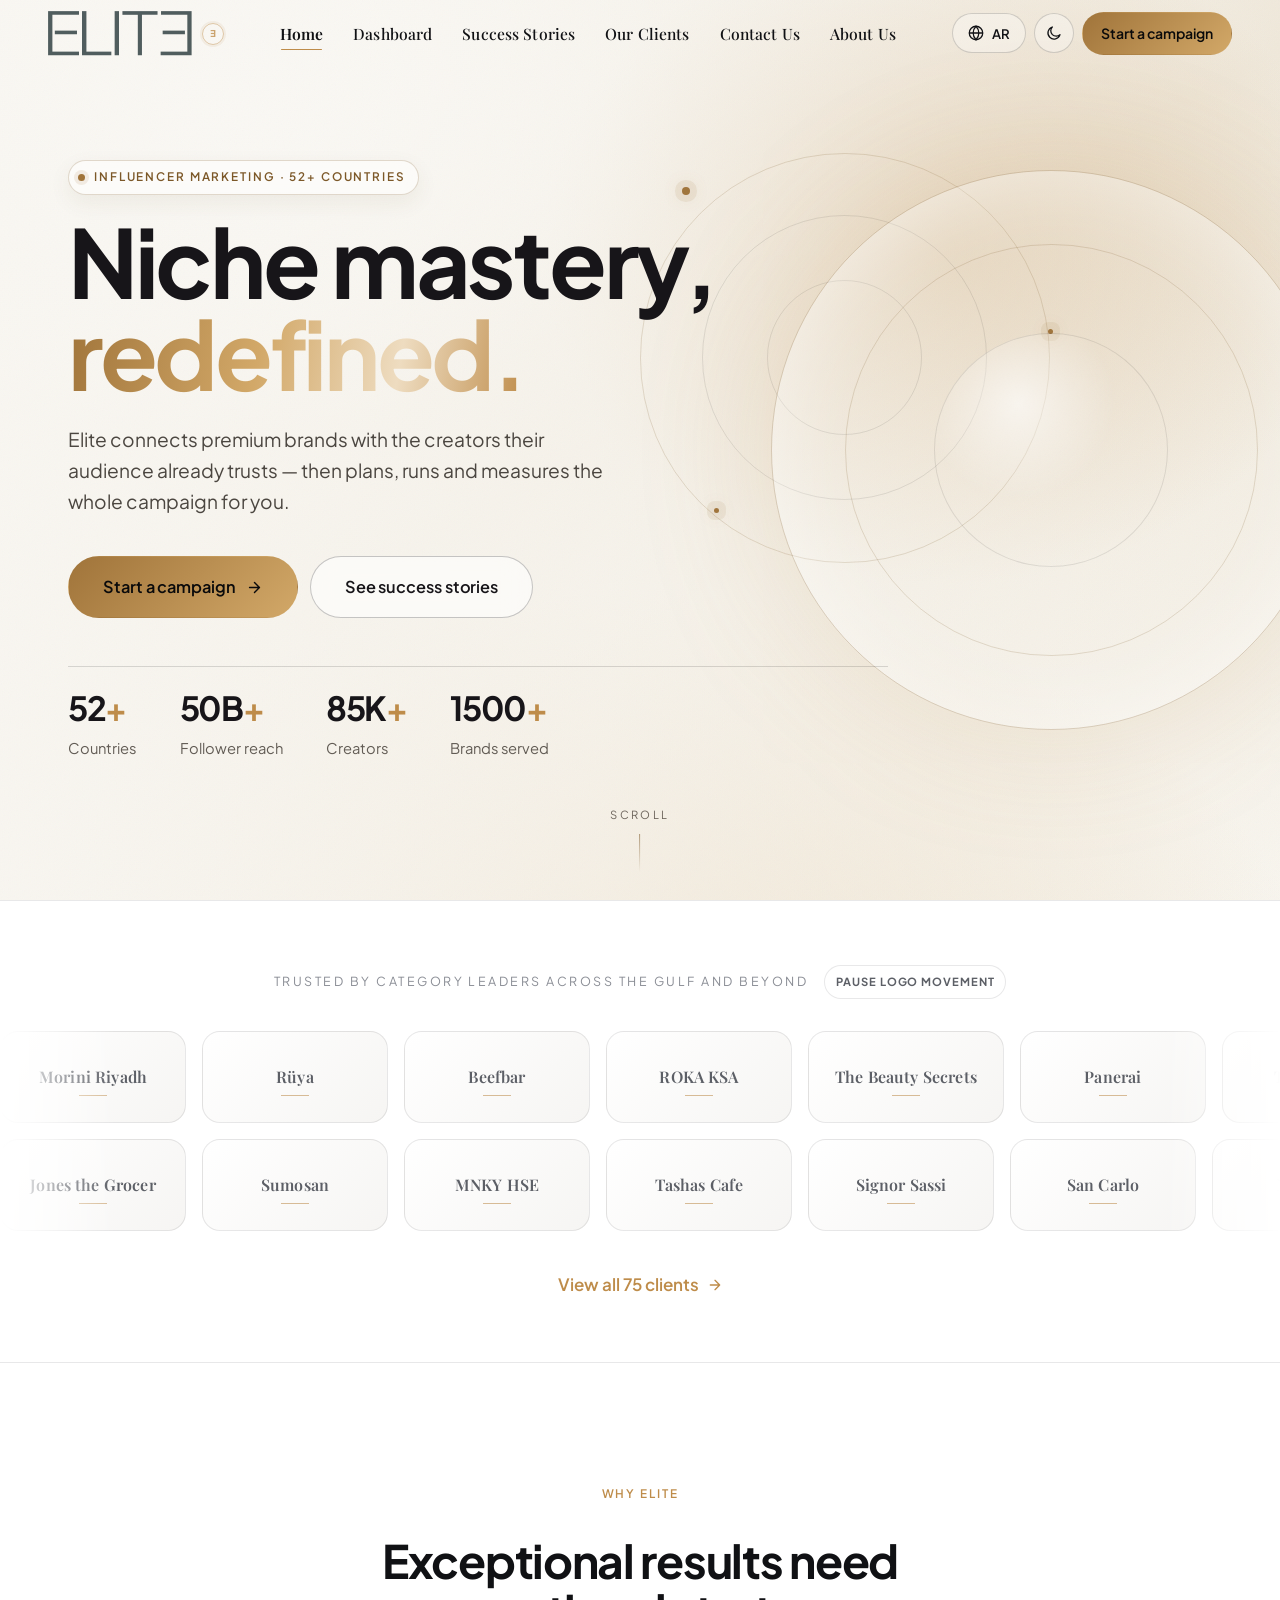
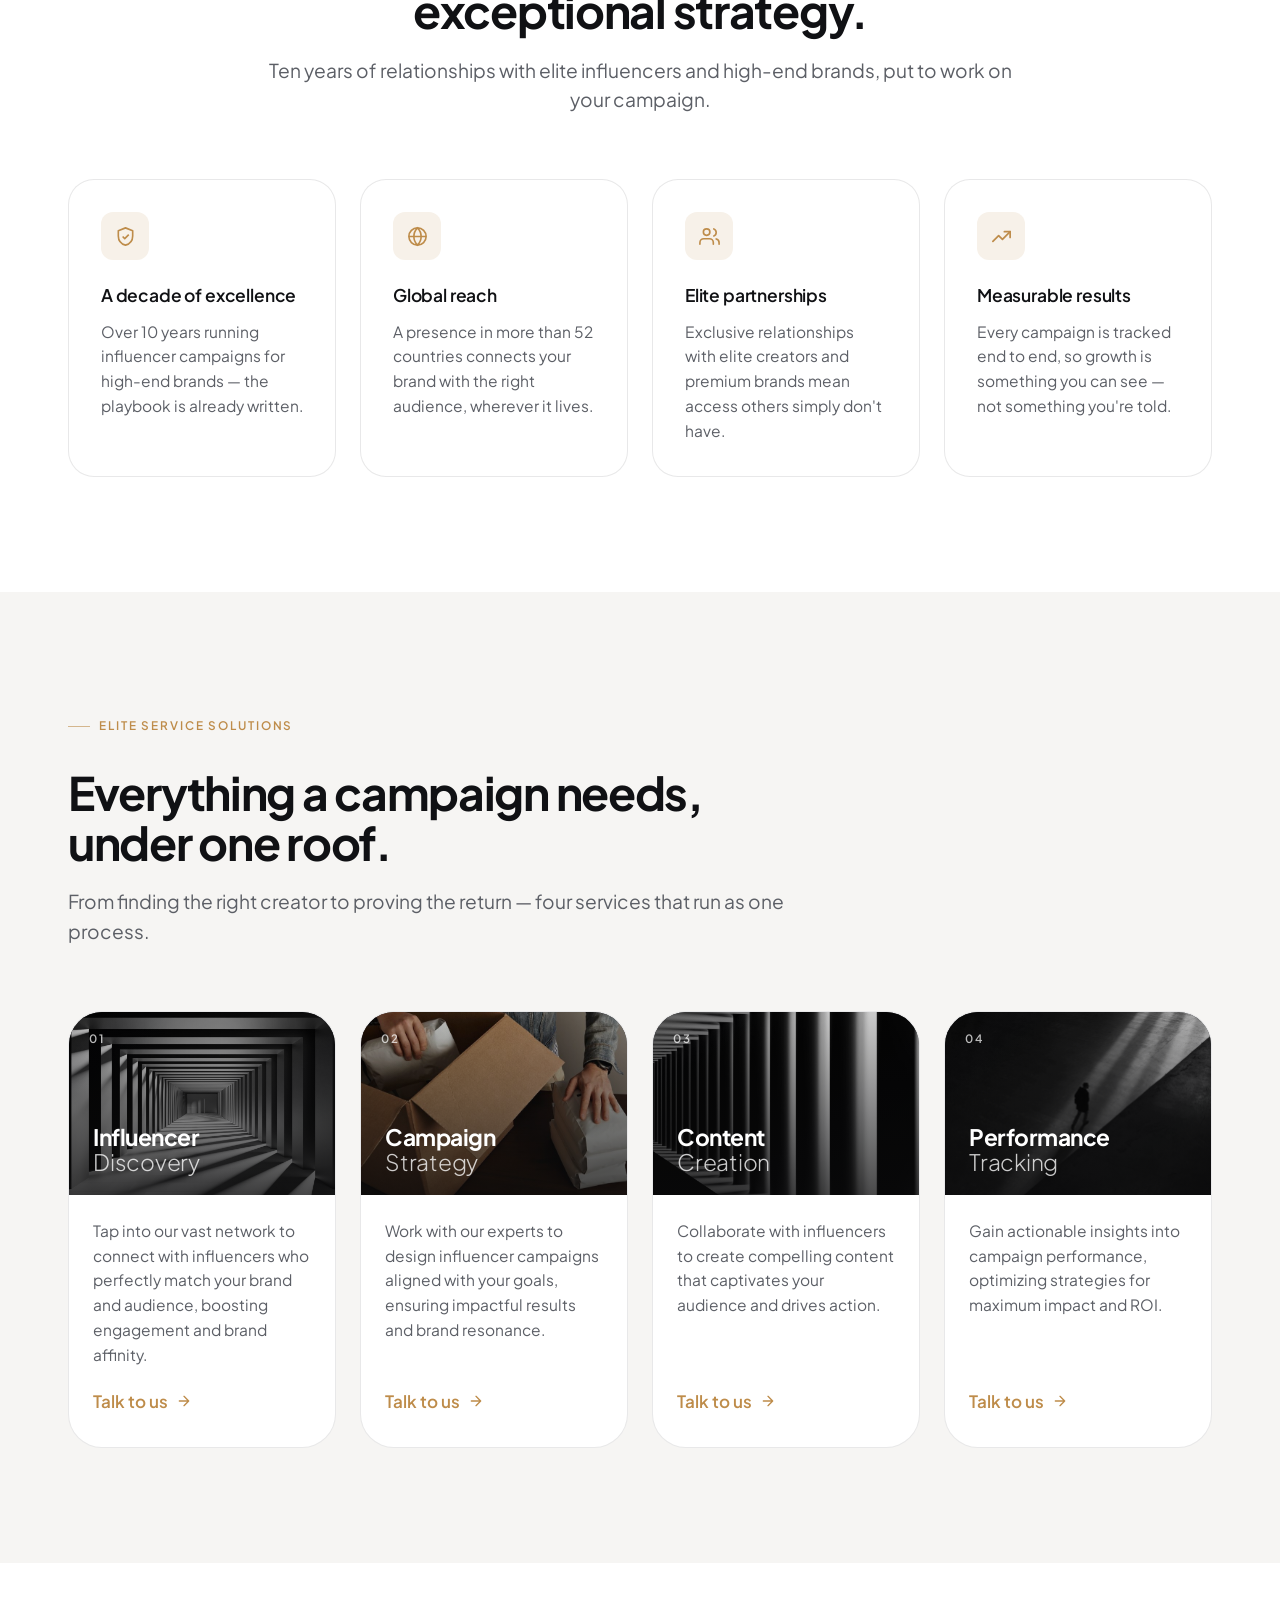
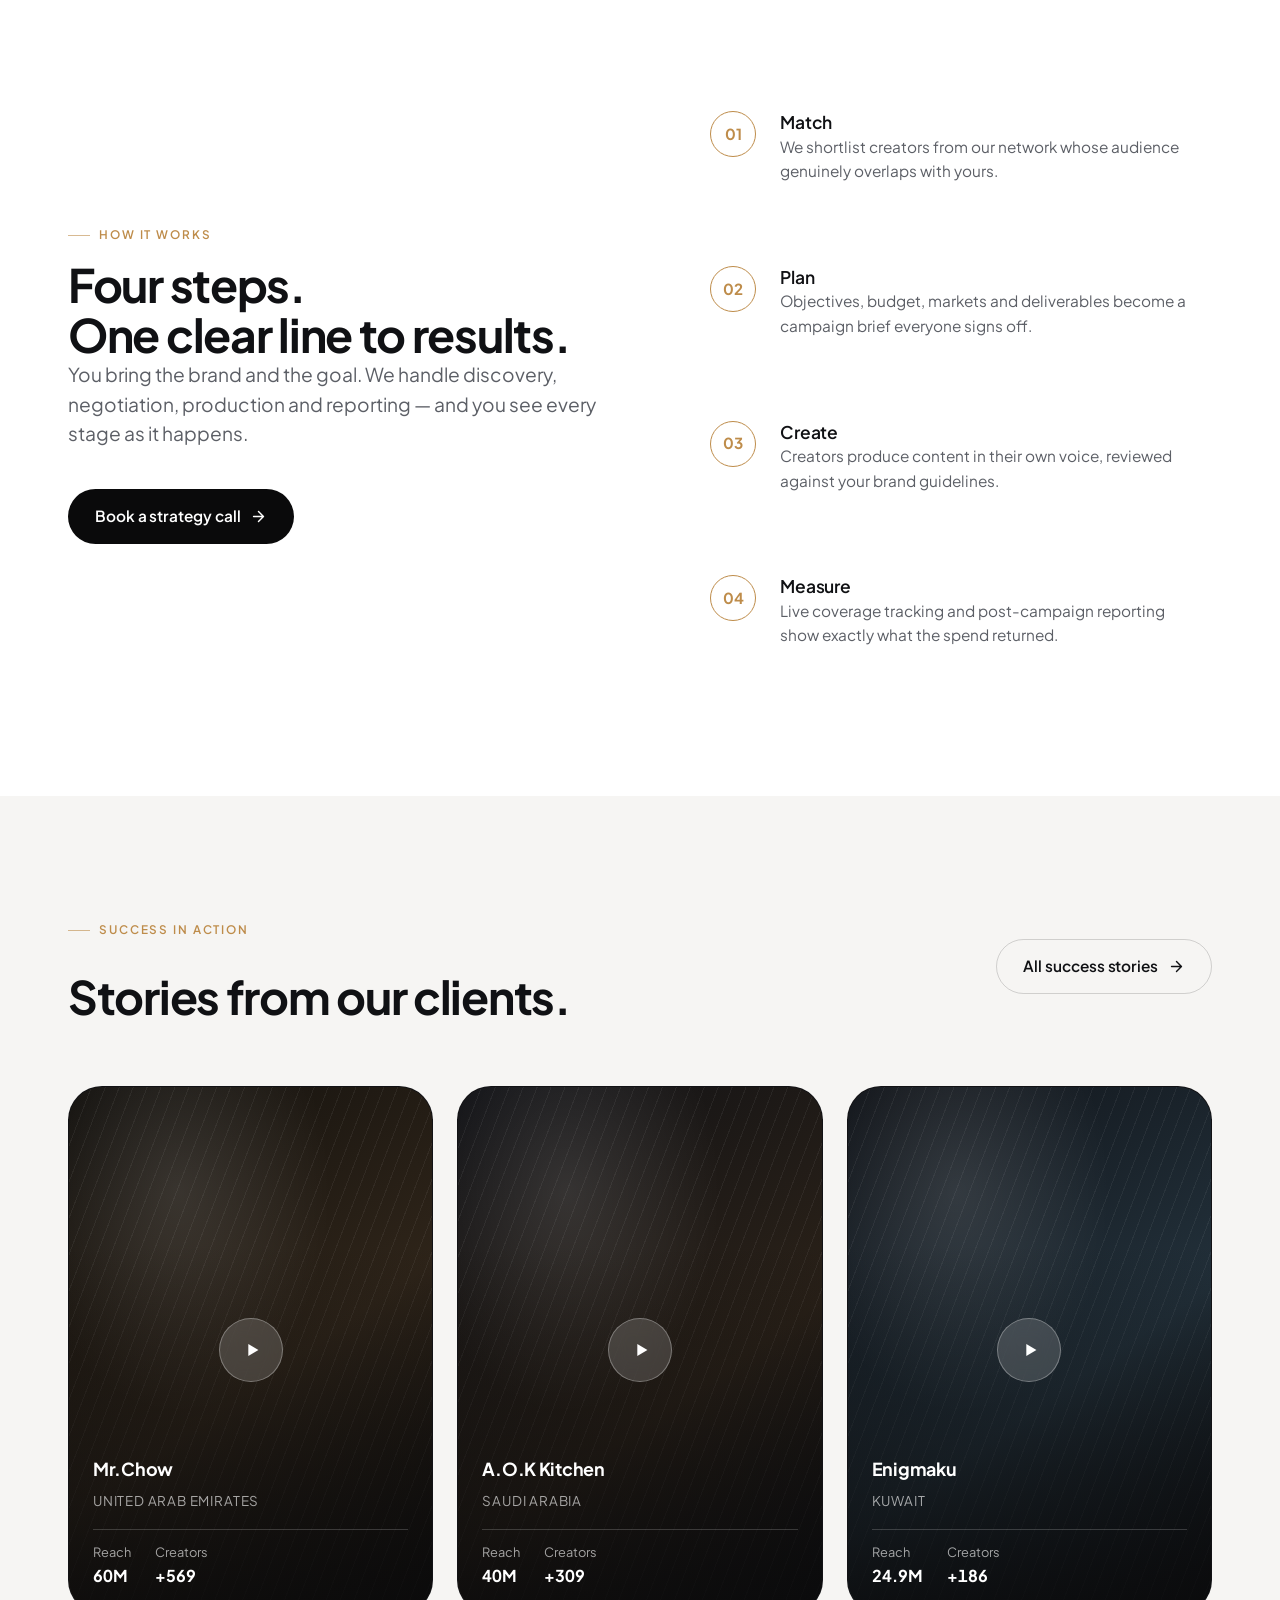
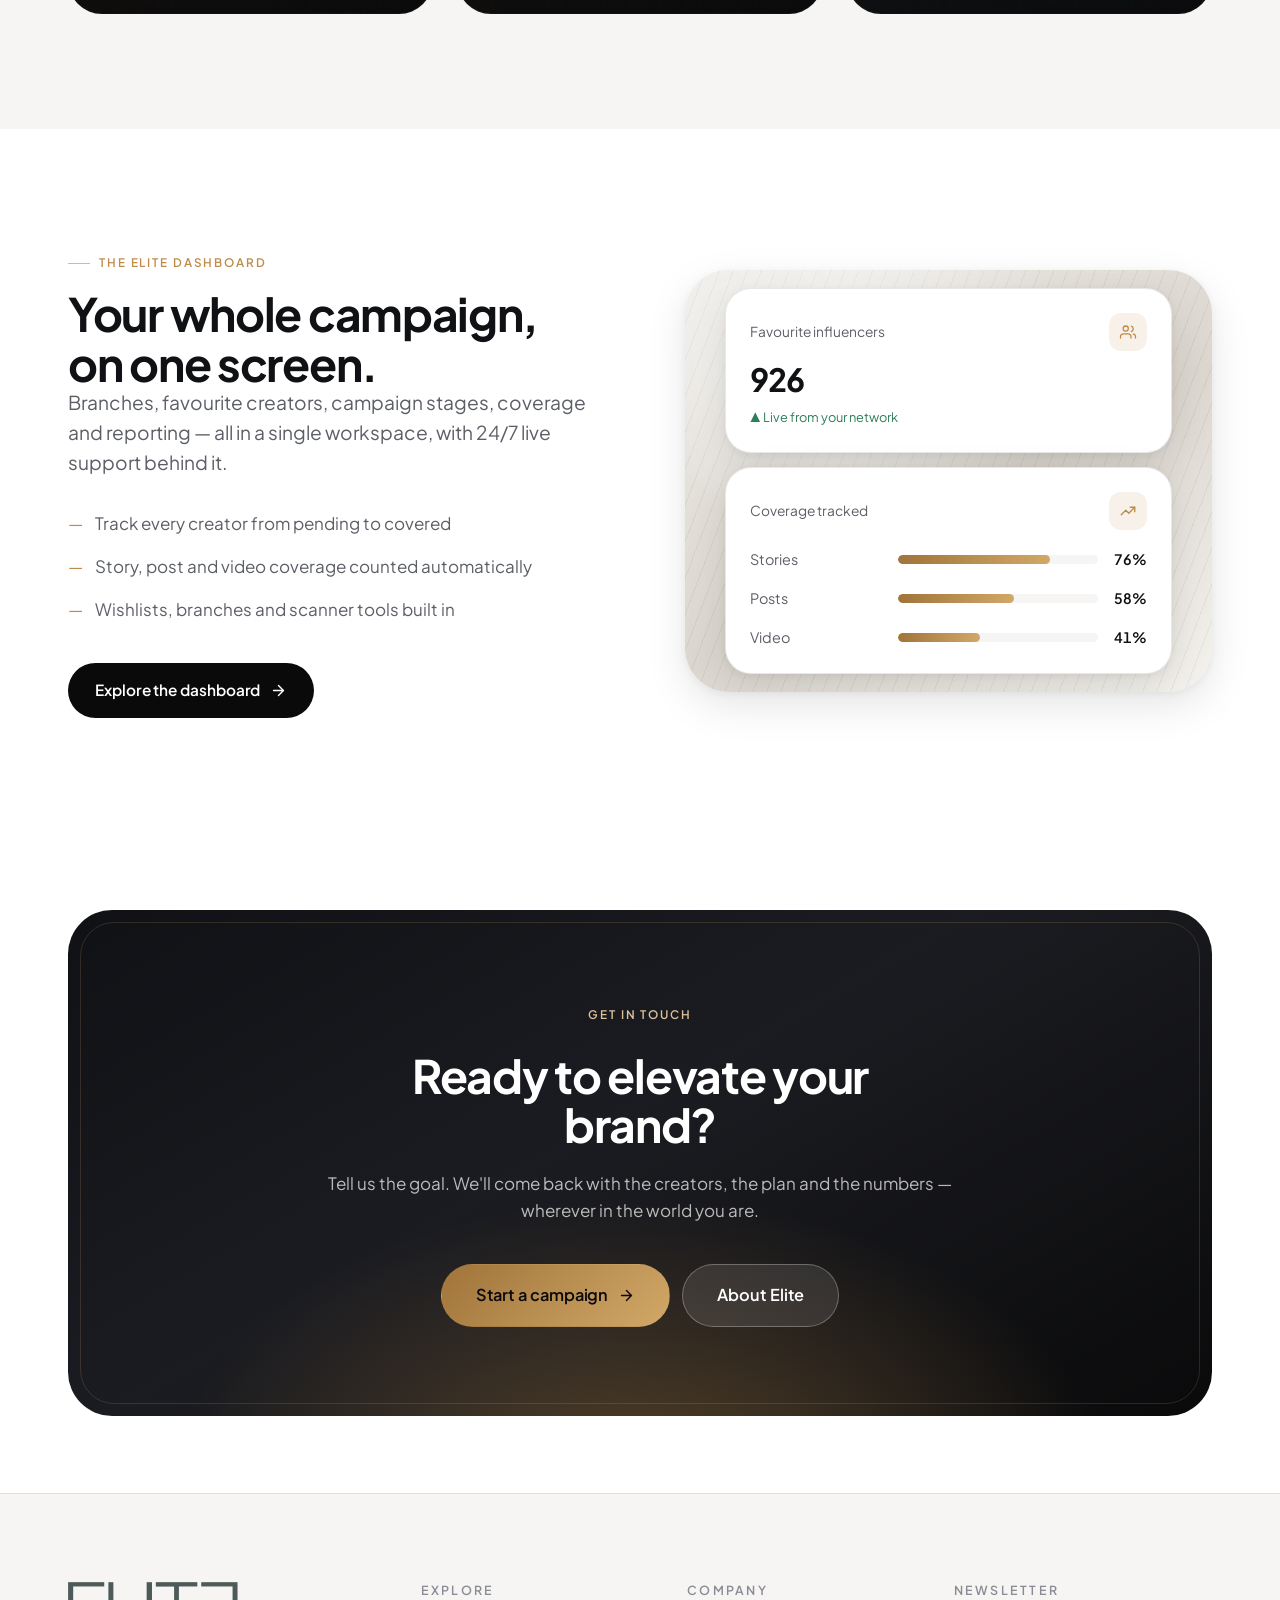
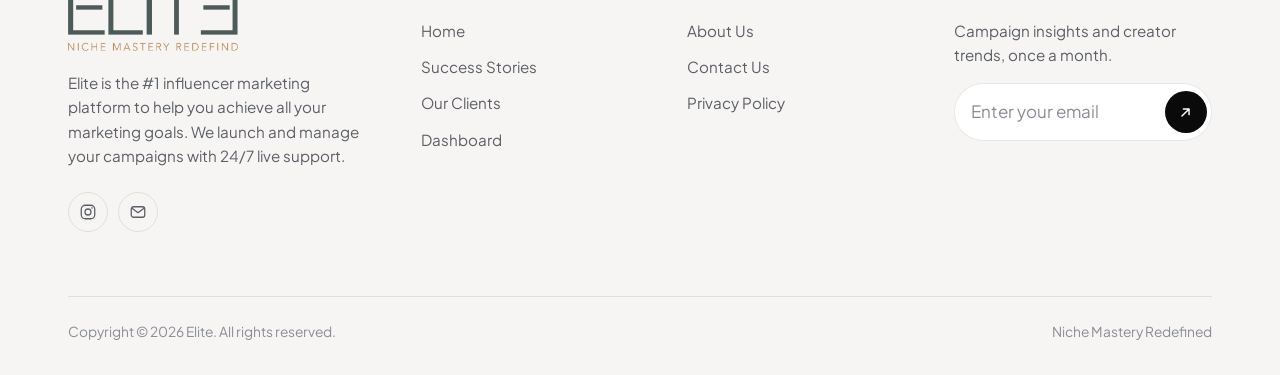
==== index.html @ 70bd1389 "ELITe premium UI/UX rebuild: design system, EN+AR, dashboard, case studies, sponsors, contacts, abou" ====
<!DOCTYPE html>
<html lang="en" data-theme="light">
<head>
<meta charset="utf-8">
<meta name="viewport" content="width=device-width, initial-scale=1, viewport-fit=cover">
<title>Elite — Niche Mastery Redefined</title>
<meta name="description" content="Elite is the #1 influencer marketing platform: creator discovery, campaign strategy, content creation and performance tracking across 52+ countries.">
<meta name="theme-color" content="#0A0A0B">
<link rel="preconnect" href="https://fonts.googleapis.com">
<link rel="preconnect" href="https://fonts.gstatic.com" crossorigin>
<link href="https://fonts.googleapis.com/css2?family=Plus+Jakarta+Sans:wght@300;400;500;600;700;800&family=Playfair+Display:wght@500;600&display=swap" rel="stylesheet">
<link rel="stylesheet" href="assets/css/elite.css">
<link rel="icon" href="assets/img/elite-logo.svg">
<script>(function(){try{var t=localStorage.getItem('elite-theme')||(matchMedia('(prefers-color-scheme: dark)').matches?'dark':'light');document.documentElement.setAttribute('data-theme',t);}catch(e){}})();</script>
<link rel="alternate" hreflang="en" href="index.html">
<link rel="alternate" hreflang="ar" href="ar/index.html">
</head>
<body data-page="index">
<a class="skip-link" href="#main">Skip to content</a>

<header class="nav" data-tone="light">
  <div class="nav__inner">
    <a class="wordmark" href="index.html" aria-label="Elite — home"><span class="wordmark__asset"><img class="wordmark__image" src="assets/img/elite-logo.svg" alt="Elite"></span><span class="wordmark__monogram" aria-hidden="true">E</span></a>
    <nav aria-label="Primary">
      <ul class="nav__links"><li><a class="nav__link" href="index.html" aria-current="page">Home</a></li><li><a class="nav__link" href="dashboard.html">Dashboard</a></li><li><a class="nav__link" href="case-studies.html">Success Stories</a></li><li><a class="nav__link" href="sponsors.html">Our Clients</a></li><li><a class="nav__link" href="contacts.html">Contact Us</a></li><li><a class="nav__link" href="about.html">About Us</a></li></ul>
    </nav>
    <div class="nav__actions">
      <a class="icon-btn icon-btn--text lang-toggle" href="ar/index.html" hreflang="ar" lang="ar" aria-label="Switch language to Arabic"><svg viewBox="0 0 24 24" fill="none" stroke="currentColor" stroke-width="1.7"><circle cx="12" cy="12" r="9"/><path d="M3 12h18M12 3c2.5 2.6 3.8 5.6 3.8 9S14.5 18.4 12 21c-2.5-2.6-3.8-5.6-3.8-9S9.5 5.6 12 3z"/></svg><span>AR</span></a>
      <button class="icon-btn" type="button" data-theme-toggle aria-label="Switch theme" aria-pressed="false">
        <span class="theme-ico" aria-hidden="true"><span class="theme-ico__moon"><svg viewBox="0 0 24 24" fill="none" stroke="currentColor" stroke-width="1.7" stroke-linecap="round" stroke-linejoin="round"><path d="M20 14.2A8.2 8.2 0 1 1 9.8 4a6.6 6.6 0 0 0 10.2 10.2z"/></svg></span><span class="theme-ico__sun"><svg viewBox="0 0 24 24" fill="none" stroke="currentColor" stroke-width="1.7" stroke-linecap="round"><circle cx="12" cy="12" r="4.2"/><path d="M12 2.5v2M12 19.5v2M2.5 12h2M19.5 12h2M5.2 5.2l1.4 1.4M17.4 17.4l1.4 1.4M18.8 5.2l-1.4 1.4M6.6 17.4l-1.4 1.4"/></svg></span></span>
      </button>
      <a class="btn btn--primary btn--sm nav__cta" href="contacts.html">Start a campaign</a>
      <button class="icon-btn nav__toggle" type="button" data-drawer-toggle aria-expanded="false" aria-controls="drawer" aria-label="Open menu"><svg class="ico-open" viewBox="0 0 24 24" fill="none" stroke="currentColor" stroke-width="1.8" stroke-linecap="round"><path d="M4 8h16M4 16h16"/></svg><svg class="ico-close" style="display:none" viewBox="0 0 24 24" fill="none" stroke="currentColor" stroke-width="1.8" stroke-linecap="round"><path d="M6 6l12 12M18 6L6 18"/></svg></button>
    </div>
  </div>
</header>
<div class="drawer" id="drawer">
  <a href="index.html" aria-current="page">Home<svg class="ico ico--arrow" viewBox="0 0 24 24" fill="none" stroke="currentColor" stroke-width="2" stroke-linecap="round" stroke-linejoin="round"><path d="M5 12h13M12 5l7 7-7 7"/></svg></a><a href="dashboard.html">Dashboard<svg class="ico ico--arrow" viewBox="0 0 24 24" fill="none" stroke="currentColor" stroke-width="2" stroke-linecap="round" stroke-linejoin="round"><path d="M5 12h13M12 5l7 7-7 7"/></svg></a><a href="case-studies.html">Success Stories<svg class="ico ico--arrow" viewBox="0 0 24 24" fill="none" stroke="currentColor" stroke-width="2" stroke-linecap="round" stroke-linejoin="round"><path d="M5 12h13M12 5l7 7-7 7"/></svg></a><a href="sponsors.html">Our Clients<svg class="ico ico--arrow" viewBox="0 0 24 24" fill="none" stroke="currentColor" stroke-width="2" stroke-linecap="round" stroke-linejoin="round"><path d="M5 12h13M12 5l7 7-7 7"/></svg></a><a href="contacts.html">Contact Us<svg class="ico ico--arrow" viewBox="0 0 24 24" fill="none" stroke="currentColor" stroke-width="2" stroke-linecap="round" stroke-linejoin="round"><path d="M5 12h13M12 5l7 7-7 7"/></svg></a><a href="about.html">About Us<svg class="ico ico--arrow" viewBox="0 0 24 24" fill="none" stroke="currentColor" stroke-width="2" stroke-linecap="round" stroke-linejoin="round"><path d="M5 12h13M12 5l7 7-7 7"/></svg></a>
  <div class="drawer__foot">
    <a class="btn btn--primary btn--block" href="contacts.html">Start a campaign</a>
  </div>
</div>

<main id="main">

  <!-- ── HERO ───────────────────────────────────────────────────────────── -->
  <section class="hero noise">
    <div class="hero__media hero__media--generated" aria-hidden="true"></div>
    <div class="hero__scrim" aria-hidden="true"></div>
    <span class="hero__emblem" aria-hidden="true"></span>
    <div class="hero__orbit" aria-hidden="true"><i></i><i></i><i></i></div>
    <div class="container hero__inner">
      <div class="hero__content">
        <span class="eyebrow hero__eyebrow rise"><span class="hero__live-dot"></span>Influencer marketing · 52+ countries</span>
        <h1 class="display rise" data-delay="1">Niche mastery,<br><span class="gold-gradient">redefined.</span></h1>
        <p class="hero__sub rise" data-delay="2">Elite connects premium brands with the creators their audience already trusts — then plans, runs and measures the whole campaign for you.</p>
        <div class="hero__cta rise" data-delay="3">
          <a class="btn btn--primary btn--lg" href="contacts.html">Start a campaign <svg class="ico ico--arrow" viewBox="0 0 24 24" fill="none" stroke="currentColor" stroke-width="2" stroke-linecap="round" stroke-linejoin="round"><path d="M5 12h13M12 5l7 7-7 7"/></svg></a>
          <a class="btn btn--on-dark btn--lg" href="case-studies.html">See success stories</a>
        </div>
        <div class="hero__meta rise" data-delay="4">
          <div class="stat"><div class="stat__value"><span data-count="52">52</span><span class="unit">+</span></div><div class="stat__label">Countries</div></div>
          <div class="stat"><div class="stat__value"><span data-count="50" data-suffix="B">50B</span><span class="unit">+</span></div><div class="stat__label">Follower reach</div></div>
          <div class="stat"><div class="stat__value"><span data-count="85" data-suffix="K">85K</span><span class="unit">+</span></div><div class="stat__label">Creators</div></div>
          <div class="stat"><div class="stat__value"><span data-count="1500">1500</span><span class="unit">+</span></div><div class="stat__label">Brands served</div></div>
        </div>
      </div>
    </div>
    <span class="hero__scroll" aria-hidden="true">Scroll<i></i></span>
  </section>

  <!-- ── TRUST ──────────────────────────────────────────────────────────── -->
  <section class="trust" aria-labelledby="trust-title">
    <div class="trust__head"><p class="trust__label" id="trust-title">Trusted by category leaders across the Gulf and beyond</p><button class="marquee-control" type="button" data-marquee-toggle aria-pressed="false">Pause logo movement</button></div>
    <div class="marquee">
      <div class="marquee__track" data-loop><span class="logo-chip logo-chip--fallback" role="img" aria-label="Morini Riyadh" title="Morini Riyadh"><span aria-hidden="true">Morini Riyadh</span></span><span class="logo-chip logo-chip--fallback" role="img" aria-label="Rüya" title="Rüya"><span aria-hidden="true">Rüya</span></span><span class="logo-chip logo-chip--fallback" role="img" aria-label="Beefbar" title="Beefbar"><span aria-hidden="true">Beefbar</span></span><span class="logo-chip logo-chip--fallback" role="img" aria-label="ROKA KSA" title="ROKA KSA"><span aria-hidden="true">ROKA KSA</span></span><span class="logo-chip logo-chip--fallback" role="img" aria-label="The Beauty Secrets" title="The Beauty Secrets"><span aria-hidden="true">The Beauty Secrets</span></span><span class="logo-chip logo-chip--fallback" role="img" aria-label="Panerai" title="Panerai"><span aria-hidden="true">Panerai</span></span><span class="logo-chip logo-chip--fallback" role="img" aria-label="TAG Heuer" title="TAG Heuer"><span aria-hidden="true">TAG Heuer</span></span><span class="logo-chip logo-chip--fallback" role="img" aria-label="Ted Baker" title="Ted Baker"><span aria-hidden="true">Ted Baker</span></span><span class="logo-chip logo-chip--fallback" role="img" aria-label="Maje" title="Maje"><span aria-hidden="true">Maje</span></span><span class="logo-chip logo-chip--fallback" role="img" aria-label="Crocs" title="Crocs"><span aria-hidden="true">Crocs</span></span><span class="logo-chip logo-chip--fallback" role="img" aria-label="Coya" title="Coya"><span aria-hidden="true">Coya</span></span><span class="logo-chip logo-chip--fallback" role="img" aria-label="Bagatelle" title="Bagatelle"><span aria-hidden="true">Bagatelle</span></span></div>
    </div>
    <div class="marquee marquee--reverse" style="margin-top:16px">
      <div class="marquee__track" data-loop><span class="logo-chip logo-chip--fallback" role="img" aria-label="Jones the Grocer" title="Jones the Grocer"><span aria-hidden="true">Jones the Grocer</span></span><span class="logo-chip logo-chip--fallback" role="img" aria-label="Sumosan" title="Sumosan"><span aria-hidden="true">Sumosan</span></span><span class="logo-chip logo-chip--fallback" role="img" aria-label="MNKY HSE" title="MNKY HSE"><span aria-hidden="true">MNKY HSE</span></span><span class="logo-chip logo-chip--fallback" role="img" aria-label="Tashas Cafe" title="Tashas Cafe"><span aria-hidden="true">Tashas Cafe</span></span><span class="logo-chip logo-chip--fallback" role="img" aria-label="Signor Sassi" title="Signor Sassi"><span aria-hidden="true">Signor Sassi</span></span><span class="logo-chip logo-chip--fallback" role="img" aria-label="San Carlo" title="San Carlo"><span aria-hidden="true">San Carlo</span></span><span class="logo-chip logo-chip--fallback" role="img" aria-label="MYAZŪ" title="MYAZŪ"><span aria-hidden="true">MYAZŪ</span></span><span class="logo-chip logo-chip--fallback" role="img" aria-label="Urth Caffe" title="Urth Caffe"><span aria-hidden="true">Urth Caffe</span></span><span class="logo-chip logo-chip--fallback" role="img" aria-label="Vero Moda" title="Vero Moda"><span aria-hidden="true">Vero Moda</span></span><span class="logo-chip logo-chip--fallback" role="img" aria-label="Kiko" title="Kiko"><span aria-hidden="true">Kiko</span></span><span class="logo-chip logo-chip--fallback" role="img" aria-label="Fred" title="Fred"><span aria-hidden="true">Fred</span></span><span class="logo-chip logo-chip--fallback" role="img" aria-label="Solitaire" title="Solitaire"><span aria-hidden="true">Solitaire</span></span></div>
    </div>
    <div class="container center mt-10">
      <a class="link-arrow" href="sponsors.html">View all 75 clients <svg class="ico ico--arrow" viewBox="0 0 24 24" fill="none" stroke="currentColor" stroke-width="2" stroke-linecap="round" stroke-linejoin="round"><path d="M5 12h13M12 5l7 7-7 7"/></svg></a>
    </div>
  </section>

  <!-- ── VALUE ──────────────────────────────────────────────────────────── -->
  <section class="section" aria-labelledby="value-title">
    <div class="container">
      <div class="section-head section-head--center reveal">
        <span class="eyebrow eyebrow--center">Why Elite</span>
        <h2 id="value-title" class="mt-4">Exceptional results need<br>exceptional strategy.</h2>
        <p class="lede">Ten years of relationships with elite influencers and high-end brands, put to work on your campaign.</p>
      </div>
      <div class="grid cols-4 mt-16">
        <article class="card card--hover reveal" data-delay="1">
          <div class="card__icon"><svg viewBox="0 0 24 24" fill="none" stroke="currentColor" stroke-width="1.7" stroke-linejoin="round"><path d="M12 3l7.5 3v5.4c0 4.5-3 8.3-7.5 9.6-4.5-1.3-7.5-5.1-7.5-9.6V6z"/><path d="M9 12l2.2 2.2L15.4 10"/></svg></div>
          <h3 class="h4 card__title">A decade of excellence</h3>
          <p class="muted" style="font-size:.97rem">Over 10 years running influencer campaigns for high-end brands — the playbook is already written.</p>
        </article>
        <article class="card card--hover reveal" data-delay="2">
          <div class="card__icon"><svg viewBox="0 0 24 24" fill="none" stroke="currentColor" stroke-width="1.7"><circle cx="12" cy="12" r="9"/><path d="M3 12h18M12 3c2.5 2.6 3.8 5.6 3.8 9S14.5 18.4 12 21c-2.5-2.6-3.8-5.6-3.8-9S9.5 5.6 12 3z"/></svg></div>
          <h3 class="h4 card__title">Global reach</h3>
          <p class="muted" style="font-size:.97rem">A presence in more than 52 countries connects your brand with the right audience, wherever it lives.</p>
        </article>
        <article class="card card--hover reveal" data-delay="3">
          <div class="card__icon"><svg viewBox="0 0 24 24" fill="none" stroke="currentColor" stroke-width="1.7" stroke-linecap="round" stroke-linejoin="round"><path d="M16 20v-1.6a4 4 0 0 0-4-4H6a4 4 0 0 0-4 4V20"/><circle cx="9" cy="7.4" r="3.4"/><path d="M22 20v-1.6a4 4 0 0 0-3-3.87M16.5 4.1a4 4 0 0 1 0 7.4"/></svg></div>
          <h3 class="h4 card__title">Elite partnerships</h3>
          <p class="muted" style="font-size:.97rem">Exclusive relationships with elite creators and premium brands mean access others simply don't have.</p>
        </article>
        <article class="card card--hover reveal" data-delay="4">
          <div class="card__icon"><svg viewBox="0 0 24 24" fill="none" stroke="currentColor" stroke-width="1.8" stroke-linecap="round" stroke-linejoin="round"><path d="M3 17l6-6 4 4 8-8"/><path d="M15 7h6v6"/></svg></div>
          <h3 class="h4 card__title">Measurable results</h3>
          <p class="muted" style="font-size:.97rem">Every campaign is tracked end to end, so growth is something you can see — not something you're told.</p>
        </article></div>
    </div>
  </section>

  <!-- ── SERVICES ───────────────────────────────────────────────────────── -->
  <section class="section section--sunken" id="services" aria-labelledby="svc-title">
    <div class="container">
      <div class="section-head reveal">
        <span class="eyebrow">Elite service solutions</span>
        <h2 id="svc-title" class="mt-4">Everything a campaign needs,<br>under one roof.</h2>
        <p class="lede">From finding the right creator to proving the return — four services that run as one process.</p>
      </div>
      <div class="grid cols-4 mt-16">
        <article class="service-card reveal" data-delay="1">
          <div class="service-card__visual">
            <img src="assets/img/services/influencer-discovery.jpeg" alt="" loading="lazy" decoding="async">
            <span class="service-card__num">01</span>
            <span class="service-card__label"><b data-tr="svc.01.top">Influencer</b><span data-tr="svc.01.bottom">Discovery</span></span>
          </div>
          <div class="service-card__body">
            <p>Tap into our vast network to connect with influencers who perfectly match your brand and audience, boosting engagement and brand affinity.</p>
            <a class="link-arrow" href="contacts.html">Talk to us <svg class="ico ico--arrow" viewBox="0 0 24 24" fill="none" stroke="currentColor" stroke-width="2" stroke-linecap="round" stroke-linejoin="round"><path d="M5 12h13M12 5l7 7-7 7"/></svg></a>
          </div>
        </article>
        <article class="service-card reveal" data-delay="2">
          <div class="service-card__visual">
            <img src="assets/img/services/campaign-strategy.jpeg" alt="" loading="lazy" decoding="async">
            <span class="service-card__num">02</span>
            <span class="service-card__label"><b data-tr="svc.02.top">Campaign</b><span data-tr="svc.02.bottom">Strategy</span></span>
          </div>
          <div class="service-card__body">
            <p>Work with our experts to design influencer campaigns aligned with your goals, ensuring impactful results and brand resonance.</p>
            <a class="link-arrow" href="contacts.html">Talk to us <svg class="ico ico--arrow" viewBox="0 0 24 24" fill="none" stroke="currentColor" stroke-width="2" stroke-linecap="round" stroke-linejoin="round"><path d="M5 12h13M12 5l7 7-7 7"/></svg></a>
          </div>
        </article>
        <article class="service-card reveal" data-delay="3">
          <div class="service-card__visual">
            <img src="assets/img/services/content-creation.jpeg" alt="" loading="lazy" decoding="async">
            <span class="service-card__num">03</span>
            <span class="service-card__label"><b data-tr="svc.03.top">Content</b><span data-tr="svc.03.bottom">Creation</span></span>
          </div>
          <div class="service-card__body">
            <p>Collaborate with influencers to create compelling content that captivates your audience and drives action.</p>
            <a class="link-arrow" href="contacts.html">Talk to us <svg class="ico ico--arrow" viewBox="0 0 24 24" fill="none" stroke="currentColor" stroke-width="2" stroke-linecap="round" stroke-linejoin="round"><path d="M5 12h13M12 5l7 7-7 7"/></svg></a>
          </div>
        </article>
        <article class="service-card reveal" data-delay="4">
          <div class="service-card__visual">
            <img src="assets/img/services/performance-tracking.jpeg" alt="" loading="lazy" decoding="async">
            <span class="service-card__num">04</span>
            <span class="service-card__label"><b data-tr="svc.04.top">Performance</b><span data-tr="svc.04.bottom">Tracking</span></span>
          </div>
          <div class="service-card__body">
            <p>Gain actionable insights into campaign performance, optimizing strategies for maximum impact and ROI.</p>
            <a class="link-arrow" href="contacts.html">Talk to us <svg class="ico ico--arrow" viewBox="0 0 24 24" fill="none" stroke="currentColor" stroke-width="2" stroke-linecap="round" stroke-linejoin="round"><path d="M5 12h13M12 5l7 7-7 7"/></svg></a>
          </div>
        </article></div>
    </div>
  </section>

  <!-- ── PROCESS ────────────────────────────────────────────────────────── -->
  <section class="section" aria-labelledby="how-title">
    <div class="container">
      <div class="split">
        <div class="reveal">
          <span class="eyebrow">How it works</span>
          <h2 id="how-title" class="mt-4">Four steps.<br>One clear line to results.</h2>
          <p class="lede">You bring the brand and the goal. We handle discovery, negotiation, production and reporting — and you see every stage as it happens.</p>
          <a class="btn btn--dark mt-10" href="contacts.html">Book a strategy call <svg class="ico ico--arrow" viewBox="0 0 24 24" fill="none" stroke="currentColor" stroke-width="2" stroke-linecap="round" stroke-linejoin="round"><path d="M5 12h13M12 5l7 7-7 7"/></svg></a>
        </div>
        <div class="steps reveal" data-delay="2">
          <div class="step"><span class="step__num" aria-hidden="true"></span><div><h3 class="h4">Match</h3><p class="muted mt-0" style="font-size:.96rem">We shortlist creators from our network whose audience genuinely overlaps with yours.</p></div></div>
          <div class="step"><span class="step__num" aria-hidden="true"></span><div><h3 class="h4">Plan</h3><p class="muted" style="font-size:.96rem">Objectives, budget, markets and deliverables become a campaign brief everyone signs off.</p></div></div>
          <div class="step"><span class="step__num" aria-hidden="true"></span><div><h3 class="h4">Create</h3><p class="muted" style="font-size:.96rem">Creators produce content in their own voice, reviewed against your brand guidelines.</p></div></div>
          <div class="step"><span class="step__num" aria-hidden="true"></span><div><h3 class="h4">Measure</h3><p class="muted" style="font-size:.96rem">Live coverage tracking and post-campaign reporting show exactly what the spend returned.</p></div></div>
        </div>
      </div>
    </div>
  </section>

  <!-- ── PROOF ──────────────────────────────────────────────────────────── -->
  <section class="section section--sunken" aria-labelledby="proof-title">
    <div class="container">
      <div class="spread reveal">
        <div class="section-head">
          <span class="eyebrow">Success in action</span>
          <h2 id="proof-title" class="mt-4">Stories from our clients.</h2>
        </div>
        <a class="btn btn--ghost" href="case-studies.html">All success stories <svg class="ico ico--arrow" viewBox="0 0 24 24" fill="none" stroke="currentColor" stroke-width="2" stroke-linecap="round" stroke-linejoin="round"><path d="M5 12h13M12 5l7 7-7 7"/></svg></a>
      </div>
      <div class="grid cols-3 mt-16">
        <a class="story reveal" data-delay="1" href="case-studies.html" aria-label="Mr.Chow — success story">
          <div class="story__media"><div class="art art--4"></div></div>
          <span class="story__play" aria-hidden="true"><svg viewBox="0 0 24 24" fill="currentColor"><path d="M8 5.5v13l11-6.5z"/></svg></span>
          <div class="story__meta">
            <span class="name">Mr.Chow</span>
            <span class="place">United Arab Emirates</span>
            <div class="story__stats">
              <div>Reach<b>60M</b></div>
              <div>Creators<b>+569</b></div>
            </div>
          </div>
        </a>
        <a class="story reveal" data-delay="2" href="case-studies.html" aria-label="A.O.K Kitchen — success story">
          <div class="story__media"><div class="art art--5"></div></div>
          <span class="story__play" aria-hidden="true"><svg viewBox="0 0 24 24" fill="currentColor"><path d="M8 5.5v13l11-6.5z"/></svg></span>
          <div class="story__meta">
            <span class="name">A.O.K Kitchen</span>
            <span class="place">Saudi Arabia</span>
            <div class="story__stats">
              <div>Reach<b>40M</b></div>
              <div>Creators<b>+309</b></div>
            </div>
          </div>
        </a>
        <a class="story reveal" data-delay="3" href="case-studies.html" aria-label="Enigmaku — success story">
          <div class="story__media"><div class="art art--6"></div></div>
          <span class="story__play" aria-hidden="true"><svg viewBox="0 0 24 24" fill="currentColor"><path d="M8 5.5v13l11-6.5z"/></svg></span>
          <div class="story__meta">
            <span class="name">Enigmaku</span>
            <span class="place">Kuwait</span>
            <div class="story__stats">
              <div>Reach<b>24.9M</b></div>
              <div>Creators<b>+186</b></div>
            </div>
          </div>
        </a></div>
    </div>
  </section>

  <!-- ── PLATFORM ───────────────────────────────────────────────────────── -->
  <section class="section" aria-labelledby="platform-title">
    <div class="container">
      <div class="split split--reverse">
        <div class="split__media reveal">
          <div class="art art--light"></div>
          <div style="position:absolute;inset:clamp(20px,4vw,40px);display:grid;gap:14px;align-content:center">
            <div class="kpi" style="box-shadow:var(--sh-3)">
              <div class="kpi__top"><span class="kpi__label">Favourite influencers</span><span class="kpi__icon"><svg viewBox="0 0 24 24" fill="none" stroke="currentColor" stroke-width="1.7" stroke-linecap="round" stroke-linejoin="round"><path d="M16 20v-1.6a4 4 0 0 0-4-4H6a4 4 0 0 0-4 4V20"/><circle cx="9" cy="7.4" r="3.4"/><path d="M22 20v-1.6a4 4 0 0 0-3-3.87M16.5 4.1a4 4 0 0 1 0 7.4"/></svg></span></div>
              <span class="kpi__value" data-count="930">930</span>
              <span class="kpi__delta up">▲ Live from your network</span>
            </div>
            <div class="kpi" style="box-shadow:var(--sh-3)">
              <div class="kpi__top"><span class="kpi__label">Coverage tracked</span><span class="kpi__icon"><svg viewBox="0 0 24 24" fill="none" stroke="currentColor" stroke-width="1.8" stroke-linecap="round" stroke-linejoin="round"><path d="M3 17l6-6 4 4 8-8"/><path d="M15 7h6v6"/></svg></span></div>
              <div class="bar-list" style="margin-top:6px">
                <div class="bar-row"><span class="label">Stories</span><span class="track"><span class="fill" data-pct="76"></span></span><span class="pct">76%</span></div>
                <div class="bar-row"><span class="label">Posts</span><span class="track"><span class="fill" data-pct="58"></span></span><span class="pct">58%</span></div>
                <div class="bar-row"><span class="label">Video</span><span class="track"><span class="fill" data-pct="41"></span></span><span class="pct">41%</span></div>
              </div>
            </div>
          </div>
        </div>
        <div class="reveal" data-delay="1">
          <span class="eyebrow">The Elite dashboard</span>
          <h2 id="platform-title" class="mt-4">Your whole campaign,<br>on one screen.</h2>
          <p class="lede">Branches, favourite creators, campaign stages, coverage and reporting — all in a single workspace, with 24/7 live support behind it.</p>
          <ul class="stack mt-8">
            <li class="row"><span class="gold" aria-hidden="true">—</span><span class="muted">Track every creator from pending to covered</span></li>
            <li class="row"><span class="gold" aria-hidden="true">—</span><span class="muted">Story, post and video coverage counted automatically</span></li>
            <li class="row"><span class="gold" aria-hidden="true">—</span><span class="muted">Wishlists, branches and scanner tools built in</span></li>
          </ul>
          <a class="btn btn--dark mt-10" href="dashboard.html">Explore the dashboard <svg class="ico ico--arrow" viewBox="0 0 24 24" fill="none" stroke="currentColor" stroke-width="2" stroke-linecap="round" stroke-linejoin="round"><path d="M5 12h13M12 5l7 7-7 7"/></svg></a>
        </div>
      </div>
    </div>
  </section>

  <!-- ── CTA ────────────────────────────────────────────────────────────── -->
  <section class="section section--tight">
    <div class="container">
      <div class="cta-band rise">
        <span class="eyebrow eyebrow--center" style="color:var(--gold-300)">Get in touch</span>
        <h2 class="mt-6">Ready to elevate your brand?</h2>
        <p>Tell us the goal. We'll come back with the creators, the plan and the numbers — wherever in the world you are.</p>
        <div class="row">
          <a class="btn btn--primary btn--lg" href="contacts.html">Start a campaign <svg class="ico ico--arrow" viewBox="0 0 24 24" fill="none" stroke="currentColor" stroke-width="2" stroke-linecap="round" stroke-linejoin="round"><path d="M5 12h13M12 5l7 7-7 7"/></svg></a>
          <a class="btn btn--on-dark btn--lg" href="about.html">About Elite</a>
        </div>
      </div>
    </div>
  </section>

</main>

<footer class="footer">
  <div class="container">
    <div class="footer__grid">
      <div>
        <img class="footer__logo-image" src="assets/img/elite-logo.svg" alt="Elite — Niche Mastery Redefined">
        <p class="footer__about">Elite is the #1 influencer marketing platform to help you achieve all your marketing goals. We launch and manage your campaigns with 24/7 live support.</p>
        <div class="social mt-6">
          <a href="https://instagram.com" target="_blank" rel="noopener" aria-label="Elite on Instagram"><svg viewBox="0 0 24 24" fill="none" stroke="currentColor" stroke-width="1.7"><rect x="3" y="3" width="18" height="18" rx="5.4"/><circle cx="12" cy="12" r="4"/><circle cx="17.4" cy="6.6" r="1.1" fill="currentColor" stroke="none"/></svg></a>
          <a href="contacts.html" aria-label="Email Elite"><svg viewBox="0 0 24 24" fill="none" stroke="currentColor" stroke-width="1.7" stroke-linecap="round" stroke-linejoin="round"><rect x="3" y="5" width="18" height="14" rx="3"/><path d="M4 7l8 6 8-6"/></svg></a>
        </div>
      </div>
      <div>
        <h4>Explore</h4>
        <div class="footer__links">
          <a href="index.html">Home</a>
          <a href="case-studies.html">Success Stories</a>
          <a href="sponsors.html">Our Clients</a>
          <a href="dashboard.html">Dashboard</a>
        </div>
      </div>
      <div>
        <h4>Company</h4>
        <div class="footer__links">
          <a href="about.html">About Us</a>
          <a href="contacts.html">Contact Us</a>
          <a href="#privacy" data-modal-open="privacy-modal">Privacy Policy</a>
        </div>
      </div>
      <div>
        <h4>Newsletter</h4>
        <p class="muted" style="font-size:.95rem;margin-bottom:16px">Campaign insights and creator trends, once a month.</p>
        <form class="inline-field" data-validate data-success="You're subscribed. Welcome to Elite.">
          <label class="sr-only" for="nl-email">Email address</label>
          <div class="field" style="width:100%">
            <input class="input" id="nl-email" name="email" type="email" required placeholder="Enter your email">
            <span class="field__error">Enter a valid email address.</span>
          </div>
          <button type="submit" aria-label="Subscribe"><svg viewBox="0 0 24 24" fill="none" stroke="currentColor" stroke-width="2" stroke-linecap="round" stroke-linejoin="round"><path d="M7 17L17 7M9 7h8v8"/></svg></button>
        </form>
      </div>
    </div>
    <div class="footer__bottom">
      <span>Copyright © <span data-year>2026</span> Elite. All rights reserved.</span>
      <span>Niche Mastery Redefined</span>
    </div>
  </div>
</footer>

<div class="modal" id="privacy-modal" role="dialog" aria-modal="true" aria-labelledby="privacy-title">
  <div class="modal__panel">
    <div class="spread" style="align-items:flex-start">
      <h3 id="privacy-title">Privacy Policy</h3>
      <button class="icon-btn" type="button" data-modal-close aria-label="Close">
        <svg viewBox="0 0 24 24" fill="none" stroke="currentColor" stroke-width="1.8" stroke-linecap="round"><path d="M6 6l12 12M18 6L6 18"/></svg>
      </button>
    </div>
    <p class="muted mt-6">Elite collects only the information needed to run your campaigns — contact details you submit, and campaign performance data from connected creator accounts. We never sell your data.</p>
    <p class="muted mt-4">For the full policy, or to request deletion of your data, contact us and we will respond within 30 days.</p>
    <a class="btn btn--dark mt-8" href="contacts.html">Contact us</a>
  </div>
</div>

<div class="toast" id="toast" role="status" aria-live="polite"></div>
<script src="assets/js/elite.js" defer></script>
</body>
</html>
---- assets/css/elite.css ----
/* ==========================================================================
   ELITƎ — Design System
   Niche Mastery Redefined
   --------------------------------------------------------------------------
   1. Tokens
   2. Reset & base
   3. Layout primitives
   4. Typography
   5. Buttons
   6. Cards
   7. Navigation
   8. Forms & inputs
   9. Sections & patterns
   10. Motion
   11. Utilities
   12. Responsive
   ========================================================================== */

/* 1. TOKENS ================================================================ */
:root{
  /* Brand — Elite gold */
  --gold-100:#F7EFE2;
  --gold-200:#EEDCC0;
  --gold-300:#DFC29A;
  --gold-400:#D2A868;
  --gold-500:#BE8C4A;   /* primary brand gold */
  --gold-600:#A0743A;
  --gold-700:#7C5828;

  /* Ink & neutrals */
  --ink-900:#0A0A0B;
  --ink-800:#141416;
  --ink-700:#1F2023;
  --ink-600:#3A3C41;
  --ink-500:#5C5F66;
  --ink-400:#8A8D95;
  --ink-300:#B9BCC3;
  --ink-200:#DDDFE3;
  --ink-100:#EFEFF1;
  --ink-050:#F7F7F5;

  /* Semantic surfaces (light) */
  --bg:            #FFFFFF;
  --bg-sunken:     #F6F5F3;
  --bg-raised:     #FFFFFF;
  --bg-inverse:    #0A0A0B;
  --surface-glass: rgba(255,255,255,.72);
  --border:        rgba(10,10,11,.09);
  --border-strong: rgba(10,10,11,.16);

  --text:          #101114;
  --text-muted:    #5C5F66;
  --text-subtle:   #8A8D95;
  --text-inverse:  #FFFFFF;
  --accent:        var(--gold-500);
  --accent-soft:   rgba(190,140,74,.12);

  /* Radii — Apple-ish generous rounding, one scale */
  --r-xs:8px; --r-sm:12px; --r-md:18px; --r-lg:26px; --r-xl:34px; --r-2xl:44px; --r-pill:999px;

  /* Elevation */
  --sh-1:0 1px 2px rgba(10,10,11,.05), 0 1px 1px rgba(10,10,11,.03);
  --sh-2:0 4px 14px rgba(10,10,11,.06), 0 1px 3px rgba(10,10,11,.04);
  --sh-3:0 14px 40px rgba(10,10,11,.10), 0 2px 8px rgba(10,10,11,.05);
  --sh-4:0 30px 80px rgba(10,10,11,.16), 0 6px 18px rgba(10,10,11,.06);
  --sh-gold:0 18px 44px rgba(190,140,74,.28);

  /* Spacing scale (4pt) */
  --s-1:4px;  --s-2:8px;  --s-3:12px; --s-4:16px; --s-5:20px; --s-6:24px;
  --s-8:32px; --s-10:40px; --s-12:48px; --s-16:64px; --s-20:80px;
  --s-24:96px; --s-32:128px; --s-40:160px;

  /* Section rhythm */
  --section-y: clamp(72px, 9vw, 152px);
  --container: 1240px;
  --container-narrow: 820px;
  --gutter: clamp(20px, 4vw, 48px);

  /* Type */
  --font: "Plus Jakarta Sans", -apple-system, BlinkMacSystemFont, "Segoe UI", Roboto, Helvetica, Arial, sans-serif;
  --font-editorial:"Playfair Display", Georgia, serif;
  --font-ar: "Plus Jakarta Sans", "Segoe UI", Tahoma, sans-serif;

  /* Motion */
  --ease: cubic-bezier(.22,.61,.36,1);
  --ease-out: cubic-bezier(.16,1,.3,1);
  --ease-in-out: cubic-bezier(.65,0,.35,1);
  --dur-1:160ms; --dur-2:280ms; --dur-3:520ms; --dur-4:900ms;

  --nav-h:68px;
  --ring-gold:rgba(210,168,104,.38);
}

/* Dark theme */
:root[data-theme="dark"]{
  --bg:            #0A0A0B;
  --bg-sunken:     #0F0F11;
  --bg-raised:     #17181B;
  --bg-inverse:    #F7F7F5;
  --surface-glass: rgba(16,17,20,.66);
  --border:        rgba(255,255,255,.10);
  --border-strong: rgba(255,255,255,.20);

  --text:          #F4F4F3;
  --text-muted:    #A7AAB1;
  --text-subtle:   #7B7E86;
  --text-inverse:  #0A0A0B;
  --accent:        var(--gold-400);
  --accent-soft:   rgba(210,168,104,.16);

  --sh-1:0 1px 2px rgba(0,0,0,.5);
  --sh-2:0 4px 16px rgba(0,0,0,.45);
  --sh-3:0 16px 44px rgba(0,0,0,.55);
  --sh-4:0 30px 80px rgba(0,0,0,.65);
  --sh-gold:0 18px 44px rgba(190,140,74,.22);
}

/* 2. RESET & BASE ========================================================== */
*,*::before,*::after{box-sizing:border-box}
html{color-scheme:light;-webkit-text-size-adjust:100%;scroll-behavior:smooth;scroll-padding-top:calc(var(--nav-h) + 24px)}
html[data-theme="dark"]{color-scheme:dark}
body{
  margin:0;
  font-family:var(--font);
  font-size:17px;
  line-height:1.6;
  color:var(--text);
  background:var(--bg);
  -webkit-font-smoothing:antialiased;
  -moz-osx-font-smoothing:grayscale;
  overflow-x:hidden;
  transition:background-color var(--dur-3) var(--ease), color var(--dur-3) var(--ease);
}
img,svg,video{max-width:100%;display:block}
a{color:inherit;text-decoration:none}
button,input,select,textarea{font:inherit;color:inherit}
ul,ol{margin:0;padding:0;list-style:none}
h1,h2,h3,h4,h5,p,figure{margin:0}
hr{border:0;border-top:1px solid var(--border);margin:0}
::selection{background:var(--accent);color:#fff}

/* Focus — visible, branded, never removed */
:focus{outline:none}
:focus-visible{
  outline:2px solid var(--accent);
  outline-offset:3px;
  border-radius:var(--r-xs);
}

.skip-link{
  position:fixed;top:-100px;left:16px;z-index:999;
  background:var(--ink-900);color:#fff;padding:12px 20px;border-radius:var(--r-pill);
  transition:top var(--dur-2) var(--ease);
}
.skip-link:focus-visible{top:16px}

/* 3. LAYOUT ================================================================ */
.container{width:100%;max-width:var(--container);margin-inline:auto;padding-inline:var(--gutter)}
.container--narrow{max-width:var(--container-narrow)}
.container--wide{max-width:1440px}
.section{padding-block:var(--section-y);position:relative}
.section--sunken{background:var(--bg-sunken)}
.section--tight{padding-block:clamp(48px,6vw,88px)}
.grid{display:grid;gap:var(--s-6)}
.stack > * + *{margin-top:var(--s-4)}
.row{display:flex;align-items:center;gap:var(--s-3);flex-wrap:wrap}
.spread{display:flex;align-items:center;justify-content:space-between;gap:var(--s-6);flex-wrap:wrap}

/* 4. TYPOGRAPHY ============================================================ */
.display{
  font-size:clamp(2.9rem,7.4vw,6.2rem);
  line-height:.98;
  letter-spacing:-.035em;
  font-weight:700;
}
h1,.h1{font-size:clamp(2.3rem,5vw,4rem);line-height:1.04;letter-spacing:-.03em;font-weight:700}
h2,.h2{font-size:clamp(1.9rem,3.6vw,3rem);line-height:1.08;letter-spacing:-.028em;font-weight:700}
h3,.h3{font-size:clamp(1.3rem,2vw,1.75rem);line-height:1.2;letter-spacing:-.02em;font-weight:600}
h4,.h4{font-size:1.09rem;line-height:1.35;letter-spacing:-.01em;font-weight:600}

.lede{font-size:clamp(1.05rem,1.5vw,1.32rem);line-height:1.55;color:var(--text-muted);font-weight:400}
.body-lg{font-size:1.06rem;color:var(--text-muted)}
.muted{color:var(--text-muted)}
.subtle{color:var(--text-subtle)}
.eyebrow{
  display:inline-flex;align-items:center;gap:9px;
  font-size:.735rem;font-weight:600;letter-spacing:.16em;text-transform:uppercase;
  color:var(--accent);
}
.eyebrow::before{
  content:"";width:22px;height:1px;background:currentColor;opacity:.6;
}
.eyebrow--center::before{display:none}

.section-head{max-width:760px}
.section-head--center{margin-inline:auto;text-align:center}
.section-head .eyebrow{margin-bottom:var(--s-4)}
.section-head p{margin-top:var(--s-5)}

.gold{color:var(--accent)}
.gold-gradient{
  background:linear-gradient(100deg,var(--gold-600),var(--gold-400) 42%,var(--gold-200) 72%,var(--gold-500));
  -webkit-background-clip:text;background-clip:text;color:transparent;
}
.tracked{letter-spacing:.28em}

/* Brand wordmark — the reversed final E is Elite's signature */
.wordmark{
  display:inline-flex;align-items:center;gap:10px;height:46px;
  line-height:1;flex:none;isolation:isolate;
}
:root[data-theme="light"] .wordmark{color:#171519}
.wordmark__asset{position:relative;display:block;width:144px;height:46px;overflow:hidden;flex:none}
.wordmark__image{position:absolute;top:0;left:0;width:144px;max-width:none;height:auto;display:block;mix-blend-mode:multiply}
:root[data-theme="dark"] .wordmark__image{filter:invert(1) contrast(.93);mix-blend-mode:screen}
.wordmark__monogram{position:relative;overflow:hidden;display:grid;place-items:center;width:22px;height:22px;border:1px solid color-mix(in srgb,currentColor 58%,transparent);border-radius:50%;color:var(--gold-500);font-family:var(--font);font-size:.59rem;font-weight:760;letter-spacing:0;line-height:1;transform:scaleX(-1);opacity:.78;box-shadow:0 0 0 2px var(--accent-soft);transition:opacity var(--ease-out),border-color var(--ease-out),box-shadow var(--ease-out)}
:root[data-theme="dark"] .wordmark__monogram{color:var(--gold-300);border-color:rgba(223,194,154,.42);box-shadow:0 0 0 2px rgba(223,194,154,.08)}
.wordmark:hover .wordmark__monogram,.wordmark:focus-visible .wordmark__monogram{opacity:1;border-color:currentColor}
.wordmark__monogram::after{content:"";position:absolute;top:-35%;bottom:-35%;left:-100%;width:55%;background:linear-gradient(90deg,transparent,rgba(255,249,229,.66),transparent);transform:skewX(-22deg) translateX(-180%);animation:monogram-glint 12s var(--ease-in-out) infinite;pointer-events:none}
@keyframes monogram-glint{0%,78%,100%{opacity:0;transform:skewX(-22deg) translateX(-180%)}82%{opacity:.44}91%{opacity:0;transform:skewX(-22deg) translateX(410%)}}
.wordmark__sub{
  display:block;font-size:.44em;letter-spacing:.2em;font-weight:500;
  color:var(--text-subtle);margin-top:.55em;
}

/* 5. BUTTONS =============================================================== */
.btn{
  --btn-bg:var(--ink-900); --btn-fg:#fff; --btn-bd:transparent;
  position:relative;display:inline-flex;align-items:center;justify-content:center;gap:10px;
  padding:14px 26px;min-height:50px;
  border-radius:var(--r-pill);border:1px solid var(--btn-bd);
  background:var(--btn-bg);color:var(--btn-fg);
  font-size:.96rem;font-weight:600;letter-spacing:-.005em;
  cursor:pointer;isolation:isolate;overflow:hidden;
  transition:transform var(--dur-2) var(--ease-out), box-shadow var(--dur-2) var(--ease-out),
             background-color var(--dur-2) var(--ease), color var(--dur-2) var(--ease),
             border-color var(--dur-2) var(--ease);
}
.btn::after{
  content:"";position:absolute;inset:0;z-index:-1;
  background:linear-gradient(120deg,transparent 20%,rgba(255,255,255,.22),transparent 80%);
  transform:translateX(-120%);transition:transform var(--dur-4) var(--ease-out);
}
.btn:hover{transform:translateY(-2px);box-shadow:var(--sh-3)}
.btn:hover::after{transform:translateX(120%)}
.btn:active{transform:translateY(0) scale(.985)}

.btn--primary{--btn-bg:linear-gradient(135deg,var(--gold-600),var(--gold-400));--btn-fg:#0A0A0B}
.btn--primary:hover{box-shadow:var(--sh-gold)}
.btn--dark{--btn-bg:var(--ink-900);--btn-fg:#fff}
:root[data-theme="dark"] .btn--dark{--btn-bg:#fff;--btn-fg:#0A0A0B}
.btn--ghost{--btn-bg:transparent;--btn-fg:var(--text);--btn-bd:var(--border-strong)}
.btn--ghost:hover{--btn-bd:var(--accent);--btn-fg:var(--accent)}
.btn--quiet{--btn-bg:transparent;--btn-fg:var(--text);padding-inline:10px}
.btn--quiet:hover{--btn-fg:var(--accent);transform:none;box-shadow:none}
.btn--on-dark{--btn-bg:rgba(255,255,255,.10);--btn-fg:#fff;--btn-bd:rgba(255,255,255,.28);backdrop-filter:blur(14px)}
.btn--on-dark:hover{--btn-bg:rgba(255,255,255,.18);--btn-bd:rgba(255,255,255,.5)}
.btn--sm{padding:9px 18px;min-height:40px;font-size:.88rem}
.btn--lg{padding:17px 34px;min-height:58px;font-size:1.02rem}
.btn--block{width:100%}
.btn[disabled],.btn[aria-disabled="true"]{opacity:.45;pointer-events:none}
.btn .ico{width:17px;height:17px;flex:none;transition:transform var(--dur-2) var(--ease-out)}
.btn:hover .ico--arrow{transform:translateX(3px)}

.link-arrow{
  display:inline-flex;align-items:center;gap:8px;font-weight:600;color:var(--accent);
  transition:gap var(--dur-2) var(--ease-out);
}
.link-arrow:hover{gap:13px}

/* 6. CARDS ================================================================= */
.card{
  position:relative;background:var(--bg-raised);border:1px solid var(--border);
  border-radius:var(--r-lg);padding:var(--s-8);
  transition:transform var(--dur-3) var(--ease-out), box-shadow var(--dur-3) var(--ease-out),
             border-color var(--dur-3) var(--ease);
}
.card--hover:hover{transform:translateY(-6px);box-shadow:var(--sh-3);border-color:var(--border-strong)}
.card--flush{padding:0;overflow:hidden}
.card--sunken{background:var(--bg-sunken);border-color:transparent}
.card__media{position:relative;aspect-ratio:4/3;overflow:hidden;background:var(--ink-800)}
.card__media img{width:100%;height:100%;object-fit:cover;transition:transform var(--dur-4) var(--ease-out)}
.card--hover:hover .card__media img{transform:scale(1.06)}
.card__body{padding:var(--s-6) var(--s-6) var(--s-8)}
.card__title{margin-bottom:var(--s-3)}
.card__icon{
  width:48px;height:48px;border-radius:var(--r-sm);display:grid;place-items:center;
  background:var(--accent-soft);color:var(--accent);margin-bottom:var(--s-6);
}
.card__icon svg{width:23px;height:23px}

/* Service card — image top, gradient scrim, copy below */
.service-card{
  position:relative;display:flex;flex-direction:column;
  background:var(--bg-raised);border:1px solid var(--border);
  border-radius:var(--r-xl);overflow:hidden;height:100%;
  transition:transform var(--dur-3) var(--ease-out), box-shadow var(--dur-3) var(--ease-out), border-color var(--dur-3) var(--ease);
}
.service-card:hover{transform:translateY(-8px);box-shadow:var(--sh-4);border-color:var(--border-strong)}
.service-card__visual{
  position:relative;aspect-ratio:16/11;overflow:hidden;
  background:linear-gradient(140deg,var(--ink-800),var(--ink-700) 55%,#2A2B30);
}
.service-card__visual img{width:100%;height:100%;object-fit:cover;opacity:.92;transition:transform var(--dur-4) var(--ease-out)}
.service-card:hover .service-card__visual img{transform:scale(1.07)}
.service-card__visual::after{
  content:"";position:absolute;inset:0;
  background:linear-gradient(180deg,rgba(10,10,11,.15) 0%,rgba(10,10,11,.72) 100%);
}
.service-card__num{
  position:absolute;top:18px;left:20px;z-index:2;
  font-size:.72rem;font-weight:600;letter-spacing:.18em;color:rgba(255,255,255,.72);
}
.service-card__label{
  position:absolute;left:24px;right:24px;bottom:20px;z-index:2;color:#fff;
}
.service-card__label b{display:block;font-size:1.42rem;font-weight:700;letter-spacing:-.02em;line-height:1.1}
.service-card__label span{display:block;font-size:1.42rem;font-weight:300;letter-spacing:-.01em;line-height:1.15;color:rgba(255,255,255,.78)}
.service-card__body{padding:var(--s-6) var(--s-6) var(--s-8);display:flex;flex-direction:column;gap:var(--s-5);flex:1}
.service-card__body p{color:var(--text-muted);font-size:.97rem}
.service-card__body .link-arrow{margin-top:auto}

/* Stat */
.stat{padding:var(--s-6) 0}
.stat__value{font-size:clamp(2.4rem,4.6vw,3.6rem);font-weight:700;letter-spacing:-.04em;line-height:1;color:var(--text)}
.stat__value .unit{color:var(--accent)}
.stat__label{margin-top:var(--s-3);font-size:.92rem;color:var(--text-muted)}

/* 7. NAVIGATION ============================================================ */
.nav{
  position:fixed;top:0;left:0;right:0;z-index:100;height:var(--nav-h);
  display:flex;align-items:center;
  background:transparent;
  transition:background-color var(--dur-3) var(--ease), box-shadow var(--dur-3) var(--ease),
             border-color var(--dur-3) var(--ease), backdrop-filter var(--dur-3) var(--ease);
  border-bottom:1px solid transparent;
}
.nav__inner{width:100%;max-width:var(--container-wide,1440px);margin-inline:auto;padding-inline:var(--gutter);
  display:flex;align-items:center;justify-content:space-between;gap:var(--s-6)}
.nav.is-stuck{
  background:color-mix(in srgb,var(--surface-glass) 92%,transparent);
  backdrop-filter:saturate(180%) blur(22px);
  -webkit-backdrop-filter:saturate(180%) blur(22px);
  border-bottom-color:var(--border);
}
/* On-dark hero: nav text is white until stuck */
.nav[data-tone="light"]:not(.is-stuck) .nav__link,
.nav[data-tone="light"]:not(.is-stuck) .wordmark,
.nav[data-tone="light"]:not(.is-stuck) .icon-btn{color:#fff}
.nav[data-tone="light"]:not(.is-stuck) .icon-btn{border-color:rgba(255,255,255,.24)}

.nav__links{display:flex;align-items:center;gap:6px}
.nav__link{
  position:relative;padding:9px 12px;border-radius:var(--r-pill);
  font-family:var(--font-editorial);font-size:.98rem;font-weight:500;letter-spacing:.008em;color:var(--text-muted);
  transition:color var(--dur-2) var(--ease), background-color var(--dur-2) var(--ease);
  white-space:nowrap;
}
.nav__link:hover{color:var(--text);background:var(--accent-soft)}
.nav__link[aria-current="page"]{color:var(--accent);font-weight:600}
.nav__link[aria-current="page"]::after{
  content:"";position:absolute;left:13px;right:13px;bottom:3px;height:1px;border-radius:2px;
  background:var(--accent);
}
.nav__actions{display:flex;align-items:center;gap:var(--s-2)}

.icon-btn{
  width:40px;height:40px;display:grid;place-items:center;flex:none;
  border-radius:var(--r-pill);border:1px solid var(--border);background:transparent;
  color:var(--text);cursor:pointer;
  transition:background-color var(--dur-2) var(--ease), border-color var(--dur-2) var(--ease),
             transform var(--dur-2) var(--ease-out), color var(--dur-2) var(--ease);
}
.theme-ico{position:relative;width:18px;height:18px;display:grid;place-items:center}
.theme-ico__moon,.theme-ico__sun{position:absolute;inset:0;display:grid;place-items:center;transition:opacity var(--dur-2) var(--ease),transform var(--dur-2) var(--ease-out)}
.theme-ico__sun{opacity:0;transform:rotate(-45deg) scale(.72)}
:root[data-theme="dark"] .theme-ico__moon{opacity:0;transform:rotate(45deg) scale(.72)}
:root[data-theme="dark"] .theme-ico__sun{opacity:1;transform:none}
.icon-btn:hover{background:var(--accent-soft);border-color:var(--accent);color:var(--accent);transform:translateY(-1px)}
.icon-btn svg{width:18px;height:18px}
.icon-btn--text{width:auto;padding-inline:14px;font-size:.82rem;font-weight:600;letter-spacing:.06em;gap:7px}

.nav__toggle{display:none}

/* Mobile drawer */
.drawer{
  position:fixed;inset:0;z-index:99;
  background:var(--bg);
  padding:calc(var(--nav-h) + 24px) var(--gutter) 40px;
  display:flex;flex-direction:column;gap:var(--s-2);
  transform:translateY(-8px);opacity:0;pointer-events:none;visibility:hidden;
  transition:opacity var(--dur-3) var(--ease-out), transform var(--dur-3) var(--ease-out), visibility var(--dur-3);
}
.drawer.is-open{opacity:1;transform:none;pointer-events:auto;visibility:visible}
.drawer a{
  display:flex;align-items:center;justify-content:space-between;
  padding:18px 4px;font-size:1.5rem;font-weight:600;letter-spacing:-.02em;
  border-bottom:1px solid var(--border);
}
.drawer a[aria-current="page"]{color:var(--accent)}
.drawer__foot{margin-top:auto;display:flex;gap:var(--s-3);flex-wrap:wrap;padding-top:var(--s-8)}

/* 8. FORMS ================================================================= */
.field{display:flex;flex-direction:column;gap:8px}
.field__label{font-size:.86rem;font-weight:600;color:var(--text-muted)}
.field__label .req{color:var(--accent)}
.input,.select,.textarea{
  width:100%;padding:14px 16px;min-height:52px;
  background:var(--bg-raised);color:var(--text);
  border:1px solid var(--border);border-radius:var(--r-sm);
  transition:border-color var(--dur-2) var(--ease), box-shadow var(--dur-2) var(--ease), background-color var(--dur-2) var(--ease);
}
.input::placeholder,.textarea::placeholder{color:var(--text-subtle)}
.input:hover,.select:hover,.textarea:hover{border-color:var(--border-strong)}
.input:focus-visible,.select:focus-visible,.textarea:focus-visible{
  border-color:var(--accent);box-shadow:0 0 0 4px var(--accent-soft);outline:none;
}
.textarea{min-height:140px;resize:vertical;line-height:1.55}
.select{appearance:none;
  background-image:url("data:image/svg+xml;charset=UTF-8,%3Csvg xmlns='http://www.w3.org/2000/svg' viewBox='0 0 24 24' fill='none' stroke='%238A8D95' stroke-width='2' stroke-linecap='round'%3E%3Cpath d='M6 9l6 6 6-6'/%3E%3C/svg%3E");
  background-repeat:no-repeat;background-position:right 14px center;background-size:18px;padding-right:44px;
}
.field__hint{font-size:.82rem;color:var(--text-subtle)}
.field__error{font-size:.82rem;color:#C0392B;display:none}
.field.is-invalid .input,.field.is-invalid .select,.field.is-invalid .textarea{border-color:#C0392B}
.field.is-invalid .field__error{display:block}

/* Segmented control (Influencer / Brand) */
.segmented{
  display:inline-flex;padding:5px;gap:4px;background:var(--bg-sunken);
  border:1px solid var(--border);border-radius:var(--r-pill);
}
.segmented button{
  border:0;background:transparent;cursor:pointer;border-radius:var(--r-pill);
  padding:11px 24px;font-size:.92rem;font-weight:600;color:var(--text-muted);
  transition:color var(--dur-2) var(--ease), background-color var(--dur-2) var(--ease), box-shadow var(--dur-2) var(--ease);
}
.segmented button[aria-selected="true"],.segmented button[aria-pressed="true"]{background:var(--bg-raised);color:var(--text);box-shadow:var(--sh-1)}

/* Checkbox */
.check{display:flex;align-items:center;gap:11px;cursor:pointer;font-size:.94rem;color:var(--text-muted)}
.check input{
  appearance:none;width:22px;height:22px;flex:none;border-radius:7px;
  border:1px solid var(--border-strong);background:var(--bg-raised);cursor:pointer;
  transition:background-color var(--dur-2) var(--ease), border-color var(--dur-2) var(--ease);
}
.check input:checked{background:var(--accent);border-color:var(--accent);
  background-image:url("data:image/svg+xml;charset=UTF-8,%3Csvg xmlns='http://www.w3.org/2000/svg' viewBox='0 0 24 24' fill='none' stroke='white' stroke-width='3' stroke-linecap='round' stroke-linejoin='round'%3E%3Cpath d='M20 6L9 17l-5-5'/%3E%3C/svg%3E");
  background-size:15px;background-position:center;background-repeat:no-repeat}

/* Newsletter inline field */
.inline-field{position:relative;display:flex;align-items:center}
.inline-field .input{padding-right:56px;border-radius:var(--r-pill)}
.inline-field button{
  position:absolute;right:5px;width:42px;height:42px;border-radius:50%;border:0;cursor:pointer;
  background:var(--ink-900);color:#fff;display:grid;place-items:center;
  transition:transform var(--dur-2) var(--ease-out),background-color var(--dur-2) var(--ease);
}
:root[data-theme="dark"] .inline-field button{background:var(--gold-500)}
.inline-field button:hover{transform:translateX(2px)}

/* 9. SECTIONS & PATTERNS =================================================== */

/* --- Hero --- */
.hero{
  position:relative;min-height:min(100svh,940px);
  display:flex;align-items:center;
  background:var(--ink-900);color:#fff;overflow:hidden;
  isolation:isolate;
}
.hero__media{position:absolute;inset:0;z-index:-2;overflow:hidden}
.hero__media img{width:100%;height:100%;object-fit:cover;object-position:center 28%;
  filter:grayscale(1) contrast(1.06);
  transform:scale(1.06);
  animation:heroDrift 24s var(--ease-in-out) infinite alternate;
}
.hero__scrim{
  position:absolute;inset:0;z-index:-1;
  background:
    radial-gradient(120% 80% at 50% 8%, rgba(10,10,11,.10) 0%, rgba(10,10,11,.62) 55%, rgba(10,10,11,.94) 100%),
    linear-gradient(180deg, rgba(10,10,11,.72) 0%, rgba(10,10,11,.28) 32%, rgba(10,10,11,.90) 100%);
}
/* Fallback luxe backdrop when no photo is supplied */
.hero__media--generated{
  background:
    radial-gradient(60% 55% at 22% 18%, rgba(190,140,74,.32), transparent 62%),
    radial-gradient(50% 50% at 82% 72%, rgba(120,90,50,.28), transparent 65%),
    linear-gradient(160deg,#0A0A0B 0%,#151519 48%,#0A0A0B 100%);
}
.hero__inner{position:relative;width:100%;padding-block:calc(var(--nav-h) + 72px) 96px}
.hero__content{max-width:820px}
.hero .eyebrow{color:var(--gold-300)}
.hero__eyebrow{padding:7px 12px 7px 9px;border:1px solid rgba(223,194,154,.22);border-radius:var(--r-pill);background:rgba(10,10,11,.22);backdrop-filter:blur(10px);-webkit-backdrop-filter:blur(10px)}
.hero__eyebrow::before{display:none}
.hero__live-dot{width:7px;height:7px;border-radius:50%;background:var(--gold-300);box-shadow:0 0 0 4px rgba(223,194,154,.12)}
.hero h1{margin-top:var(--s-5);color:#fff}
.hero__sub{margin-top:var(--s-6);max-width:560px;font-size:clamp(1.02rem,1.5vw,1.2rem);color:rgba(255,255,255,.76);line-height:1.6}
.hero__cta{margin-top:var(--s-10);display:flex;gap:var(--s-3);flex-wrap:wrap}
.hero__meta{
  margin-top:var(--s-12);display:flex;gap:clamp(22px,3.4vw,52px);flex-wrap:wrap;
  padding-top:var(--s-7);border-top:1px solid rgba(255,255,255,.14);
}
.hero__meta .stat__value{color:#fff;font-size:clamp(1.7rem,2.6vw,2.35rem)}
.hero__meta .stat__label{color:rgba(255,255,255,.6)}

.hero__scroll{
  position:absolute;left:50%;bottom:28px;transform:translateX(-50%);
  display:flex;flex-direction:column;align-items:center;gap:10px;
  font-size:.7rem;letter-spacing:.22em;text-transform:uppercase;color:rgba(255,255,255,.5);
}
.hero__scroll i{display:block;width:1px;height:38px;background:linear-gradient(180deg,rgba(255,255,255,.55),transparent);
  animation:scrollHint 2.4s var(--ease-in-out) infinite}
.hero__orbit{position:absolute;right:clamp(11%,18vw,24%);top:17%;width:clamp(240px,32vw,500px);aspect-ratio:1;border:1px solid rgba(210,168,104,.13);border-radius:50%;pointer-events:none;z-index:-1}
.hero__orbit::before,.hero__orbit::after{content:"";position:absolute;border:1px solid rgba(255,255,255,.07);border-radius:inherit}.hero__orbit::before{inset:15%}.hero__orbit::after{inset:31%}
.hero__orbit i{position:absolute;display:block;width:8px;height:8px;border-radius:50%;background:var(--gold-300);box-shadow:0 0 0 7px rgba(210,168,104,.08),0 0 18px rgba(210,168,104,.65)}
.hero__orbit i:nth-child(1){top:8%;left:10%}.hero__orbit i:nth-child(2){right:-1%;top:43%;width:5px;height:5px}.hero__orbit i:nth-child(3){bottom:12%;left:18%;width:5px;height:5px}

.hero--page{min-height:auto;background:var(--bg);color:var(--text)}
.hero--page .hero__inner{padding-block:calc(var(--nav-h) + clamp(64px,9vw,120px)) clamp(40px,6vw,72px)}
.hero--page h1{color:var(--text)}

/* Page header (interior pages) */
.pagehead{position:relative;padding-block:calc(var(--nav-h) + clamp(72px,9vw,132px)) clamp(40px,5vw,64px);overflow:hidden}
.pagehead::before{
  content:"";position:absolute;inset:-30% -10% auto -10%;height:520px;z-index:-1;
  background:radial-gradient(50% 60% at 50% 0%, var(--accent-soft), transparent 70%);
}
.pagehead__title{text-align:center}
.pagehead__title h1{letter-spacing:.06em;font-weight:600}
.pagehead__title .tag{margin-top:var(--s-4);font-size:.86rem;letter-spacing:.28em;text-transform:uppercase;color:var(--accent);font-weight:600}

/* --- Logo marquee (trust) --- */
.trust{padding-block:clamp(44px,5vw,72px);border-block:1px solid var(--border);background:var(--bg)}
.trust__head{display:flex;align-items:center;justify-content:center;gap:16px;margin-bottom:var(--s-8)}
.trust__label{text-align:center;font-size:.78rem;letter-spacing:.2em;text-transform:uppercase;color:var(--text-subtle)}
.marquee-control{appearance:none;border:1px solid var(--border);border-radius:var(--r-pill);padding:7px 11px;background:var(--bg-raised);color:var(--text-muted);font-size:.7rem;font-weight:700;letter-spacing:.08em;text-transform:uppercase;cursor:pointer;white-space:nowrap;transition:color var(--dur-2) var(--ease),border-color var(--dur-2) var(--ease),background-color var(--dur-2) var(--ease)}
.marquee-control:hover,.marquee-control[aria-pressed="true"]{color:var(--accent);border-color:var(--accent);background:var(--accent-soft)}
.marquee{position:relative;overflow:hidden;
  -webkit-mask-image:linear-gradient(90deg,transparent,#000 9%,#000 91%,transparent);
  mask-image:linear-gradient(90deg,transparent,#000 9%,#000 91%,transparent)}
.marquee__track{display:flex;gap:var(--s-4);width:max-content;will-change:transform;animation:marquee var(--marquee-speed,38s) linear infinite}
.marquee:hover .marquee__track,.marquee:focus-within .marquee__track{animation-play-state:paused}
.trust.is-marquee-paused .marquee__track{animation-play-state:paused}
.marquee--reverse .marquee__track{--marquee-speed:48s;animation-direction:reverse}
.logo-chip{
  display:grid;place-items:center;flex:none;
  min-width:186px;height:92px;padding:0 26px;
  border:1px solid var(--border);border-radius:var(--r-md);background:var(--bg-raised);
  color:var(--text-muted);
  font-size:.98rem;font-weight:600;letter-spacing:.018em;text-transform:none;
  transition:color var(--dur-2) var(--ease), border-color var(--dur-2) var(--ease),
             transform var(--dur-2) var(--ease-out), box-shadow var(--dur-2) var(--ease-out);
  white-space:nowrap;
}
.logo-chip--fallback{position:relative;isolation:isolate;font-family:var(--font-editorial);font-size:clamp(1rem,1.25vw,1.16rem);font-weight:600;letter-spacing:.01em}
.logo-chip--fallback::before{content:"";position:absolute;z-index:-1;width:28px;height:1px;background:var(--accent);opacity:.56;transform:translateY(18px);transition:width var(--dur-2) var(--ease-out),opacity var(--dur-2) var(--ease)}
.logo-chip--fallback:hover::before{width:46px;opacity:1}
.logo-chip:hover{color:var(--text);border-color:var(--border-strong);transform:translateY(-3px);box-shadow:var(--sh-2)}
.marquee .logo-chip{position:relative;overflow:hidden;background:linear-gradient(135deg,var(--bg-raised),var(--bg-sunken))}
.marquee .logo-chip::after{content:"";position:absolute;inset:0;background:linear-gradient(110deg,transparent 22%,rgba(210,168,104,.15) 48%,transparent 72%);transform:translateX(-125%);transition:transform 700ms var(--ease-out)}
.marquee .logo-chip:hover::after{transform:translateX(125%)}
.logo-chip img{max-height:38px;width:auto;object-fit:contain;filter:grayscale(1);opacity:.72;transition:filter var(--dur-2),opacity var(--dur-2)}
.logo-chip:hover img{filter:none;opacity:1}

/* Logo grid (Clients page) */
.logo-grid{display:grid;grid-template-columns:repeat(auto-fill,minmax(190px,1fr));gap:var(--s-4)}
.logo-grid .logo-chip{min-width:0;width:100%}

/* --- Feature split --- */
.split{display:grid;grid-template-columns:1.05fr 1fr;gap:clamp(32px,5vw,80px);align-items:center}
.split--reverse .split__media{order:2}
.split__media{position:relative;border-radius:var(--r-2xl);overflow:hidden;aspect-ratio:5/4;background:var(--bg-sunken);box-shadow:var(--sh-3)}
.split__media img{width:100%;height:100%;object-fit:cover}

/* --- Numbered process --- */
.steps{counter-reset:step;display:grid;gap:var(--s-4)}
.step{
  display:grid;grid-template-columns:auto 1fr;gap:var(--s-6);align-items:start;
  padding:var(--s-8) var(--s-6);border-radius:var(--r-lg);
  border:1px solid transparent;
  transition:background-color var(--dur-3) var(--ease), border-color var(--dur-3) var(--ease), transform var(--dur-3) var(--ease-out);
}
.step:hover{background:var(--bg-raised);border-color:var(--border);transform:translateX(4px)}
.step__num{
  counter-increment:step;
  width:46px;height:46px;border-radius:var(--r-pill);display:grid;place-items:center;
  border:1px solid var(--accent);color:var(--accent);font-weight:700;font-size:.95rem;
}
.step__num::before{content:"0" counter(step)}

/* --- Accordion --- */
.accordion{border-top:1px solid var(--border)}
.acc__item{border-bottom:1px solid var(--border)}
.acc__trigger{
  width:100%;display:flex;align-items:center;justify-content:space-between;gap:var(--s-6);
  padding:26px 4px;background:none;border:0;cursor:pointer;text-align:left;
  font-size:1.08rem;font-weight:600;letter-spacing:-.015em;color:var(--text);
  transition:color var(--dur-2) var(--ease);
}
.acc__trigger:hover{color:var(--accent)}
.acc__icon{position:relative;width:22px;height:22px;flex:none}
.acc__icon::before,.acc__icon::after{
  content:"";position:absolute;top:50%;left:0;width:100%;height:1.6px;border-radius:2px;background:currentColor;
  transition:transform var(--dur-3) var(--ease-out);
}
.acc__icon::after{transform:rotate(90deg)}
.acc__trigger[aria-expanded="true"] .acc__icon{color:var(--accent)}
.acc__trigger[aria-expanded="true"] .acc__icon::after{transform:rotate(0)}
.acc__panel{overflow:hidden;height:0;transition:height var(--dur-3) var(--ease-out)}
.acc__panel > div{padding:0 4px 28px;max-width:70ch;color:var(--text-muted)}

/* --- Tabs --- */
.tabs{display:flex;gap:6px;padding:5px;background:var(--bg-sunken);border:1px solid var(--border);
  border-radius:var(--r-pill);overflow-x:auto;scrollbar-width:none}
.tabs::-webkit-scrollbar{display:none}
.tab{
  border:0;background:transparent;cursor:pointer;white-space:nowrap;
  padding:10px 20px;border-radius:var(--r-pill);font-size:.9rem;font-weight:600;color:var(--text-muted);
  transition:background-color var(--dur-2) var(--ease), color var(--dur-2) var(--ease), box-shadow var(--dur-2) var(--ease);
}
.tab:hover{color:var(--text)}
.tab[aria-selected="true"]{background:var(--bg-raised);color:var(--text);box-shadow:var(--sh-1)}

/* Filter chips */
.chips{display:flex;gap:8px;flex-wrap:wrap}
.chip{
  border:1px solid var(--border);background:var(--bg-raised);cursor:pointer;
  padding:9px 16px;border-radius:var(--r-pill);font-size:.86rem;font-weight:500;color:var(--text-muted);
  transition:all var(--dur-2) var(--ease);
}
.chip:hover{border-color:var(--border-strong);color:var(--text)}
.chip[aria-pressed="true"]{background:var(--ink-900);border-color:var(--ink-900);color:#fff}
:root[data-theme="dark"] .chip[aria-pressed="true"]{background:var(--gold-500);border-color:var(--gold-500);color:#0A0A0B}
.chip .count{opacity:.55;margin-left:6px;font-variant-numeric:tabular-nums}

/* --- Story / case-study card --- */
.story{
  position:relative;border-radius:var(--r-xl);overflow:hidden;background:var(--ink-800);
  aspect-ratio:9/13;display:flex;flex-direction:column;justify-content:flex-end;
  border:1px solid var(--border);
  transition:transform var(--dur-3) var(--ease-out), box-shadow var(--dur-3) var(--ease-out);
}
.story:hover{transform:translateY(-8px);box-shadow:var(--sh-4)}
.story__media{position:absolute;inset:0}
.story__media img{width:100%;height:100%;object-fit:cover;transition:transform var(--dur-4) var(--ease-out)}
.story:hover .story__media img{transform:scale(1.06)}
.story__media::after{content:"";position:absolute;inset:0;
  background:linear-gradient(180deg,rgba(10,10,11,0) 30%,rgba(10,10,11,.85) 100%)}
.story__play{
  position:absolute;top:50%;left:50%;transform:translate(-50%,-50%);
  width:64px;height:64px;border-radius:50%;display:grid;place-items:center;
  background:rgba(255,255,255,.16);backdrop-filter:blur(10px);border:1px solid rgba(255,255,255,.3);color:#fff;
  transition:transform var(--dur-3) var(--ease-out), background-color var(--dur-2) var(--ease);
}
.story:hover .story__play{transform:translate(-50%,-50%) scale(1.08);background:rgba(255,255,255,.26)}
.story__meta{position:relative;padding:var(--s-6);color:#fff;display:grid;gap:6px}
.story__meta .name{font-size:1.12rem;font-weight:700;letter-spacing:-.015em}
.story__meta .place{font-size:.84rem;color:rgba(255,255,255,.62);letter-spacing:.06em;text-transform:uppercase}
.story__stats{display:flex;gap:var(--s-6);margin-top:var(--s-3);padding-top:var(--s-3);border-top:1px solid rgba(255,255,255,.18)}
.story__stats div{font-size:.8rem;color:rgba(255,255,255,.62)}
.story__stats b{display:block;font-size:1.02rem;color:#fff;font-variant-numeric:tabular-nums}

/* --- CTA band --- */
.cta-band{
  position:relative;overflow:hidden;border-radius:var(--r-2xl);
  background:linear-gradient(150deg,#101115 0%,#1B1C21 45%,#0A0A0B 100%);
  color:#fff;padding:clamp(44px,7vw,96px);text-align:center;isolation:isolate;
}
.cta-band::before{
  content:"";position:absolute;inset:0;z-index:-1;
  background:radial-gradient(60% 90% at 50% 120%, rgba(190,140,74,.42), transparent 70%);
}
.cta-band::after{content:"";position:absolute;inset:12px;border:1px solid rgba(210,168,104,.18);border-radius:calc(var(--r-2xl) - 10px);pointer-events:none}
.cta-band h2{color:#fff;max-width:16ch;margin-inline:auto}
.cta-band p{margin-top:var(--s-5);color:rgba(255,255,255,.7);max-width:52ch;margin-inline:auto}
.cta-band .row{justify-content:center;margin-top:var(--s-10)}

/* --- Dashboard preview --- */
.kpi-grid{display:grid;grid-template-columns:repeat(auto-fit,minmax(190px,1fr));gap:var(--s-4)}
.kpi{
  background:var(--bg-raised);border:1px solid var(--border);border-radius:var(--r-lg);
  padding:var(--s-6);display:grid;gap:var(--s-3);
  transition:transform var(--dur-3) var(--ease-out),box-shadow var(--dur-3) var(--ease-out);
}
.kpi:hover{transform:translateY(-4px);box-shadow:var(--sh-2)}
.kpi__top{display:flex;align-items:center;justify-content:space-between;gap:var(--s-4)}
.kpi__label{font-size:.86rem;color:var(--text-muted)}
.kpi__icon{width:38px;height:38px;border-radius:var(--r-sm);display:grid;place-items:center;background:var(--accent-soft);color:var(--accent)}
.kpi__icon svg{width:18px;height:18px}
.kpi__value{font-size:2rem;font-weight:700;letter-spacing:-.035em;line-height:1;font-variant-numeric:tabular-nums}
.kpi__delta{font-size:.8rem;color:var(--text-subtle)}
.kpi__delta.up{color:#2E7D5B}

/* Dashboard preview: a small but complete, interactive data model. */
.dashboard-demo{margin-bottom:var(--s-8);padding:clamp(18px,3vw,28px);background:var(--bg-raised);border:1px solid var(--border);border-radius:var(--r-xl);box-shadow:var(--sh-1)}
.dashboard-demo__head{display:flex;align-items:center;justify-content:space-between;gap:var(--s-6);flex-wrap:wrap}.dashboard-demo__note{margin-top:6px;color:var(--text-muted);font-size:.92rem}
.dashboard-demo__switch{max-width:100%;overflow-x:auto}.dashboard-demo__switch button{white-space:nowrap}.dashboard-demo__campaign{display:flex;align-items:center;gap:10px;flex-wrap:wrap;margin-top:var(--s-6);padding-top:var(--s-5);border-top:1px solid var(--border);font-size:.9rem;font-weight:600;color:var(--text)}
.dashboard-demo__pulse{width:9px;height:9px;border-radius:50%;background:#2E7D5B;box-shadow:0 0 0 5px rgba(46,125,91,.12)}.dashboard-demo__period{margin-left:auto;color:var(--text-subtle);font-size:.82rem;font-weight:500}
.demo-total{font-size:.8rem;font-weight:700;color:var(--accent);letter-spacing:.04em;text-transform:uppercase}.demo-campaigns{display:grid;gap:2px}
.demo-campaign{display:grid;grid-template-columns:auto 1fr auto;align-items:center;gap:12px;padding:14px 0;border-bottom:1px solid var(--border)}.demo-campaign:last-child{border-bottom:0}.demo-campaign__mark{width:10px;height:10px;border:2px solid var(--gold-400);border-radius:50%;box-shadow:0 0 0 4px var(--accent-soft)}.demo-campaign b,.demo-campaign span{display:block}.demo-campaign b{font-size:.93rem;letter-spacing:-.01em}.demo-campaign span{margin-top:2px;font-size:.79rem;color:var(--text-muted)}.demo-campaign em{font-size:.72rem;font-style:normal;color:#2E7D5B;background:rgba(46,125,91,.10);padding:5px 8px;border-radius:var(--r-pill);white-space:nowrap}
:root[data-theme="dark"] .demo-campaign em{color:#79C89D;background:rgba(121,200,157,.12)}

.bar-list{display:grid;gap:var(--s-4)}
.bar-row{display:grid;grid-template-columns:132px 1fr auto;gap:var(--s-4);align-items:center;font-size:.9rem}
.bar-row .label{color:var(--text-muted);overflow:hidden;text-overflow:ellipsis;white-space:nowrap}
.bar-row .track{height:9px;border-radius:var(--r-pill);background:var(--bg-sunken);overflow:hidden}
.bar-row .fill{height:100%;border-radius:var(--r-pill);background:linear-gradient(90deg,var(--gold-600),var(--gold-400));
  width:0;transition:width 1.1s var(--ease-out)}
.bar-row .pct{font-variant-numeric:tabular-nums;color:var(--text);font-weight:600}

/* Empty / loading / error states */
.state{
  display:grid;place-items:center;gap:var(--s-4);text-align:center;
  padding:clamp(40px,6vw,72px) var(--s-6);
  border:1px dashed var(--border-strong);border-radius:var(--r-lg);color:var(--text-muted);
}
.state__icon{width:56px;height:56px;border-radius:var(--r-pill);display:grid;place-items:center;
  background:var(--accent-soft);color:var(--accent)}
.skeleton{background:linear-gradient(90deg,var(--bg-sunken) 25%,var(--ink-100) 37%,var(--bg-sunken) 63%);
  background-size:400% 100%;animation:shimmer 1.4s ease infinite;border-radius:var(--r-sm)}
:root[data-theme="dark"] .skeleton{background:linear-gradient(90deg,#151619 25%,#1E1F23 37%,#151619 63%);background-size:400% 100%}

/* Toast */
.toast{
  position:fixed;left:50%;bottom:28px;transform:translate(-50%,20px);z-index:200;
  background:var(--ink-900);color:#fff;padding:14px 22px;border-radius:var(--r-pill);
  box-shadow:var(--sh-4);font-size:.92rem;font-weight:500;
  opacity:0;pointer-events:none;transition:opacity var(--dur-2) var(--ease),transform var(--dur-2) var(--ease-out);
}
:root[data-theme="dark"] .toast{background:#fff;color:#0A0A0B}
.toast.is-visible{opacity:1;transform:translate(-50%,0)}

/* Modal */
.modal{position:fixed;inset:0;z-index:150;display:grid;place-items:center;padding:var(--gutter);
  background:rgba(10,10,11,.66);backdrop-filter:blur(6px);
  opacity:0;visibility:hidden;transition:opacity var(--dur-2) var(--ease),visibility var(--dur-2)}
.modal.is-open{opacity:1;visibility:visible}
.modal__panel{
  width:min(560px,100%);background:var(--bg-raised);border-radius:var(--r-xl);padding:var(--s-10);
  box-shadow:var(--sh-4);transform:translateY(14px) scale(.98);transition:transform var(--dur-3) var(--ease-out);
  max-height:85vh;overflow:auto;
}
.modal.is-open .modal__panel{transform:none}

/* --- Footer --- */
.footer{background:var(--bg-sunken);border-top:1px solid var(--border);padding-block:clamp(56px,7vw,88px) var(--s-8)}
.footer__grid{display:grid;grid-template-columns:1.4fr 1fr 1fr 1.2fr;gap:clamp(28px,4vw,56px)}
.footer h4{margin-bottom:var(--s-5);font-size:.78rem;letter-spacing:.18em;text-transform:uppercase;color:var(--text-subtle)}
.footer__links{display:grid;gap:12px}
.footer__links a{color:var(--text-muted);font-size:.95rem;transition:color var(--dur-2) var(--ease)}
.footer__links a:hover{color:var(--accent)}
.footer__about{max-width:38ch;color:var(--text-muted);font-size:.95rem;margin-top:var(--s-5)}
.footer__logo-image{display:block;width:170px;height:auto;mix-blend-mode:multiply}
:root[data-theme="dark"] .footer__logo-image{filter:invert(1) contrast(.93);mix-blend-mode:screen}
.footer__bottom{
  margin-top:clamp(40px,5vw,64px);padding-top:var(--s-6);border-top:1px solid var(--border);
  display:flex;justify-content:space-between;align-items:center;gap:var(--s-4);flex-wrap:wrap;
  font-size:.86rem;color:var(--text-subtle);
}
.social{display:flex;gap:10px}
.social a{width:40px;height:40px;border-radius:var(--r-pill);border:1px solid var(--border);
  display:grid;place-items:center;color:var(--text-muted);
  transition:all var(--dur-2) var(--ease)}
.social a:hover{color:var(--accent);border-color:var(--accent);transform:translateY(-2px)}
.social svg{width:18px;height:18px}

/* 10. MOTION =============================================================== */
@keyframes marquee{from{transform:translateX(0)}to{transform:translateX(-50%)}}
@keyframes shimmer{from{background-position:100% 0}to{background-position:-100% 0}}
@keyframes heroDrift{from{transform:scale(1.06) translate3d(0,0,0)}to{transform:scale(1.13) translate3d(-1.4%,-1.6%,0)}}
@keyframes scrollHint{0%,100%{opacity:.2;transform:scaleY(.4);transform-origin:top}50%{opacity:1;transform:scaleY(1)}}

.reveal{opacity:0;transform:translateY(26px);
  transition:opacity 900ms var(--ease-out), transform 900ms var(--ease-out)}
.reveal.is-in{opacity:1;transform:none}
.reveal[data-delay="1"]{transition-delay:90ms}
.reveal[data-delay="2"]{transition-delay:180ms}
.reveal[data-delay="3"]{transition-delay:270ms}
.reveal[data-delay="4"]{transition-delay:360ms}
.reveal[data-delay="5"]{transition-delay:450ms}

.rise{opacity:0;transform:translateY(34px) scale(.985);
  transition:opacity 1s var(--ease-out), transform 1s var(--ease-out)}
.rise.is-in{opacity:1;transform:none}

@media (prefers-reduced-motion:reduce){
  *,*::before,*::after{
    animation-duration:.001ms !important;animation-iteration-count:1 !important;
    transition-duration:.001ms !important;scroll-behavior:auto !important}
  .reveal,.rise{opacity:1 !important;transform:none !important}
  .marquee__track{animation:none;transform:none}
  .hero__media img{animation:none}
}

@media (prefers-reduced-transparency:reduce){
  .nav.is-stuck{background:var(--bg-raised);backdrop-filter:none;-webkit-backdrop-filter:none}
  .hero__eyebrow{background:var(--ink-800);backdrop-filter:none;-webkit-backdrop-filter:none}
}

/* 11. UTILITIES ============================================================ */
.sr-only{position:absolute;width:1px;height:1px;padding:0;margin:-1px;overflow:hidden;clip:rect(0 0 0 0);white-space:nowrap;border:0}
.center{text-align:center}
.mt-0{margin-top:0}.mt-4{margin-top:var(--s-4)}.mt-6{margin-top:var(--s-6)}
.mt-8{margin-top:var(--s-8)}.mt-10{margin-top:var(--s-10)}.mt-12{margin-top:var(--s-12)}
.mt-16{margin-top:var(--s-16)}.mt-20{margin-top:var(--s-20)}
.cols-2{grid-template-columns:repeat(2,1fr)}
.cols-3{grid-template-columns:repeat(3,1fr)}
.cols-4{grid-template-columns:repeat(4,1fr)}
.cols-auto-sm{grid-template-columns:repeat(auto-fit,minmax(230px,1fr))}
.cols-auto-md{grid-template-columns:repeat(auto-fit,minmax(280px,1fr))}
.divider{height:1px;background:var(--border);margin-block:var(--s-12)}
.noise::before{
  content:"";position:absolute;inset:0;pointer-events:none;opacity:.038;z-index:0;
  background-image:url("data:image/svg+xml,%3Csvg xmlns='http://www.w3.org/2000/svg' width='140' height='140'%3E%3Cfilter id='n'%3E%3CfeTurbulence type='fractalNoise' baseFrequency='.85' numOctaves='3'/%3E%3C/filter%3E%3Crect width='100%25' height='100%25' filter='url(%23n)'/%3E%3C/svg%3E");
}

/* 12. RESPONSIVE =========================================================== */
@media (max-width:1180px){
  .footer__grid{grid-template-columns:1.3fr 1fr 1.2fr}
  .footer__grid > :nth-child(3){display:none}
}
@media (max-width:1024px){
  .cols-4{grid-template-columns:repeat(2,1fr)}
  .cols-3{grid-template-columns:repeat(2,1fr)}
  .split{grid-template-columns:1fr;gap:var(--s-10)}
  .split--reverse .split__media{order:0}
  .nav__links{display:none}
  .nav__toggle{display:grid}
  body.is-locked{overflow:hidden}
}
@media (max-width:760px){
  :root{--nav-h:60px;font-size:16px}
  body{font-size:16px}
  .cols-2,.cols-3,.cols-4{grid-template-columns:1fr}
  .card{padding:var(--s-6)}
  .hero{min-height:auto}
  .hero__inner{padding-block:calc(var(--nav-h) + 56px) 72px}
  .hero__meta{margin-top:var(--s-10);gap:18px 26px;width:100%}
  .hero__meta .stat{flex:1 1 calc(50% - 13px)}
  .hero__cta .btn{flex:1 1 100%}
  .hero__scroll{display:none}
  .footer__grid{grid-template-columns:1fr;gap:var(--s-10)}
  .footer__grid > :nth-child(3){display:block}
  .step{grid-template-columns:1fr;gap:var(--s-4);padding:var(--s-6) var(--s-4)}
  .bar-row{grid-template-columns:100px 1fr auto;font-size:.84rem}
  .logo-chip{min-width:154px;height:80px}
  .wordmark{gap:8px;height:42px}.wordmark__asset{width:112px;height:42px}.wordmark__image{width:112px}.wordmark__monogram{width:22px;height:22px;font-size:.6rem}
  .trust__head{flex-direction:column;gap:10px}.trust__label{max-width:32ch}.marquee-control{min-height:36px}
  .modal__panel{padding:var(--s-8)}
  .cta-band{border-radius:var(--r-xl)}
  .dashboard-demo__head{align-items:stretch}.dashboard-demo__switch{width:100%}.dashboard-demo__switch button{padding-inline:14px}.dashboard-demo__period{width:100%;margin-left:19px}.demo-campaign{grid-template-columns:auto 1fr}.demo-campaign em{grid-column:2;justify-self:start}
}
@media (min-width:1600px){
  :root{--container:1340px}
}

/* 13. GENERATED VISUALS ====================================================
   Elegant CSS-only artwork so the build has zero image dependencies.
   Drop a real photo in as <img> inside the same container to replace one.
   ========================================================================= */
.art{position:absolute;inset:0;overflow:hidden}
.art::before{
  content:"";position:absolute;inset:-20%;
  background-image:
    repeating-linear-gradient(115deg, rgba(255,255,255,.055) 0 1px, transparent 1px 13px);
  transform:rotate(-4deg);
}
.art::after{
  content:"";position:absolute;inset:0;
  background:radial-gradient(70% 70% at 30% 20%, rgba(255,255,255,.12), transparent 60%);
}
.art--1{background:linear-gradient(145deg,#0E0F12,#23252B 55%,#101115)}
.art--2{background:linear-gradient(145deg,#171310,#3A2C1C 60%,#151210)}
.art--3{background:linear-gradient(145deg,#0D0F12,#1D2830 58%,#0D0F12)}
.art--4{background:linear-gradient(145deg,#12100D,#2E2419 55%,#100E0C)}
.art--5{background:linear-gradient(145deg,#101115,#2A2118 60%,#0D0E11)}
.art--6{background:linear-gradient(145deg,#101318,#22303A 58%,#0E1013)}
.art--gold{background:linear-gradient(140deg,#7C5828,#D2A868 48%,#8A6533)}
.art--light{background:linear-gradient(150deg,#EFEDE9,#DBD6CE 55%,#F5F3EF)}
.art--light::before{background-image:repeating-linear-gradient(115deg, rgba(10,10,11,.05) 0 1px, transparent 1px 13px)}
.art--light::after{background:radial-gradient(70% 70% at 30% 20%, rgba(255,255,255,.7), transparent 60%)}

/* Ring motif — Elite's "E" reversed, abstracted */
.emblem{
  position:absolute;right:-8%;bottom:-14%;width:58%;aspect-ratio:1;z-index:1;
  border-radius:50%;
  border:1px solid rgba(210,168,104,.34);
  box-shadow:inset 0 0 0 1px rgba(255,255,255,.05), 0 0 90px rgba(190,140,74,.18);
}
.emblem::before{
  content:"";position:absolute;inset:16%;border-radius:50%;border:1px solid rgba(210,168,104,.22);
}

/* 14. FIXES / GLOBAL ICON SIZING =========================================== */
.ico{width:17px;height:17px;flex:none}
.link-arrow svg{width:16px;height:16px;flex:none}
.drawer a svg{width:20px;height:20px;flex:none;color:var(--accent)}
.inline-field button svg{width:17px;height:17px}
.state__icon svg{width:24px;height:24px}
.story__play svg{width:22px;height:22px;margin-left:2px}
.icon-btn svg{width:18px;height:18px;flex:none}
.btn svg{width:17px;height:17px;flex:none}
.card__icon svg,.kpi__icon svg{flex:none}

/* Contact page: form + aside, stacks below 1024 */
.split--form{grid-template-columns:1.15fr .85fr;align-items:start}
@media (max-width:1024px){ .split--form{grid-template-columns:1fr} }

/* Segmented control wraps on very small screens */
@media (max-width:420px){
  .segmented{width:100%}
  .segmented button{flex:1;padding-inline:12px}
}

/* 15. NAV / HERO REFINEMENTS =============================================== */
.icon-btn--text{display:inline-flex;flex-direction:row;align-items:center;justify-content:center}
@media (max-width:1024px){
  .nav__cta{display:none}
  .icon-btn--text span{display:none}
  .icon-btn--text{width:40px;padding-inline:0}
}
/* Drawer open: nav must read against the drawer surface */
body.is-locked .nav[data-tone="light"]:not(.is-stuck) .nav__link,
body.is-locked .nav[data-tone="light"]:not(.is-stuck) .wordmark,
body.is-locked .nav[data-tone="light"]:not(.is-stuck) .icon-btn{color:var(--text)}
body.is-locked .nav[data-tone="light"]:not(.is-stuck) .icon-btn{border-color:var(--border)}
body.is-locked .nav{background:var(--bg)}

/* Dark home headers retain separation from the cinematic backdrop without
   borrowing a second accent or changing the light-mode composition. */
:root[data-theme="dark"] .nav[data-tone="light"]:not(.is-stuck){
  background:linear-gradient(180deg,rgba(10,10,11,.80),rgba(10,10,11,.34) 72%,transparent);
  border-bottom-color:rgba(255,255,255,.055);
}
:root[data-theme="dark"] .nav[data-tone="light"]:not(.is-stuck) .nav__inner{
  text-shadow:0 1px 16px rgba(0,0,0,.34);
}
:root[data-theme="dark"] .nav[data-tone="light"]:not(.is-stuck) .icon-btn{
  background:rgba(10,10,11,.16);
  box-shadow:inset 0 1px 0 rgba(255,255,255,.05);
}

/* Hero: warmer, deeper generated backdrop + emblem */
.hero__media--generated{
  background:
    radial-gradient(46% 46% at 74% 34%, rgba(210,168,104,.30), transparent 66%),
    radial-gradient(58% 52% at 14% 6%, rgba(190,140,74,.20), transparent 62%),
    radial-gradient(70% 60% at 50% 108%, rgba(120,88,45,.30), transparent 68%),
    linear-gradient(158deg,#0A0A0B 0%,#17171B 46%,#0A0A0B 100%);
}
.hero__scrim{
  background:
    radial-gradient(120% 82% at 50% 6%, rgba(10,10,11,0) 0%, rgba(10,10,11,.38) 58%, rgba(10,10,11,.86) 100%),
    linear-gradient(180deg, rgba(10,10,11,.58) 0%, rgba(10,10,11,.06) 34%, rgba(10,10,11,.78) 100%);
}
.hero__emblem{
  position:absolute;right:-4%;top:50%;transform:translateY(-50%);
  width:min(46vw,560px);aspect-ratio:1;border-radius:50%;pointer-events:none;z-index:0;
  border:1px solid rgba(210,168,104,.30);
  box-shadow:0 0 140px rgba(190,140,74,.20), inset 0 0 90px rgba(190,140,74,.10);
  animation:emblemFloat 14s var(--ease-in-out) infinite alternate;
}
.hero__emblem::before,.hero__emblem::after{content:"";position:absolute;border-radius:50%}
.hero__emblem::before{inset:13%;border:1px solid rgba(210,168,104,.20)}
.hero__emblem::after{inset:29%;border:1px solid rgba(255,255,255,.07);
  background:radial-gradient(60% 60% at 36% 30%, rgba(210,168,104,.16), transparent 70%)}
@keyframes emblemFloat{from{transform:translateY(-52%) scale(1)}to{transform:translateY(-46%) scale(1.045)}}
@media (max-width:1024px){.hero__emblem{display:none}}
@media (prefers-reduced-motion:reduce){.hero__emblem{animation:none}}

/* [hidden] must win over component display rules */
[hidden]{display:none !important}

/* Bar fill must be a block to take width */
.bar-row .track{display:block}
.bar-row .fill{display:block}
/* Long client names wrap inside logo tiles */
.logo-grid .logo-chip{
  white-space:normal;text-align:center;line-height:1.25;font-size:.86rem;
  letter-spacing:.07em;padding:12px 14px;
}

/* Dashboard stage row */
.stages{display:grid;grid-template-columns:repeat(7,1fr);gap:var(--s-3)}
.stages .kpi{padding:var(--s-5)}
.stages .kpi__value{font-size:1.5rem}
@media (max-width:1180px){.stages{grid-template-columns:repeat(4,1fr)}}
@media (max-width:760px){.stages{grid-template-columns:repeat(2,1fr)}}

/* The hero's companion card supports the message on desktop and yields the
   visual stage back to the copy as space becomes scarce. */
@media (max-width:1180px){
}
@media (max-width:760px){
  .hero{min-height:760px}
  .hero__inner{padding-block:calc(var(--nav-h) + 92px) 116px}
  .hero__content{max-width:none}
  .hero__orbit{display:none}
  .hero__scroll{bottom:20px}
}

/* Home themes are intentionally different compositions, not just inverted tokens.
   Light is a warm editorial canvas; dark remains the cinematic campaign stage. */
:root[data-theme="light"] .hero{background:#F5F1E9;color:#171519}
:root[data-theme="light"] .hero__media--generated{background:
  radial-gradient(48% 56% at 74% 28%, rgba(190,140,74,.36), transparent 66%),
  radial-gradient(58% 56% at 16% 12%, rgba(255,255,255,.94), transparent 65%),
  radial-gradient(75% 66% at 50% 112%, rgba(222,194,150,.56), transparent 70%),
  linear-gradient(150deg,#F9F7F2 0%,#EEE6D7 48%,#F8F5EE 100%)}
:root[data-theme="light"] .hero__scrim{background:linear-gradient(90deg,rgba(249,247,242,.93) 0%,rgba(249,247,242,.70) 47%,rgba(249,247,242,.12) 100%)}
:root[data-theme="light"] .nav[data-tone="light"]:not(.is-stuck) .nav__link,
:root[data-theme="light"] .nav[data-tone="light"]:not(.is-stuck) .wordmark,
:root[data-theme="light"] .nav[data-tone="light"]:not(.is-stuck) .icon-btn{color:var(--text)}
:root[data-theme="light"] .nav[data-tone="light"]:not(.is-stuck) .icon-btn{border-color:var(--border-strong);background:rgba(255,255,255,.32)}
:root[data-theme="light"] .hero .eyebrow{color:var(--gold-700)}
:root[data-theme="light"] .hero__eyebrow{border-color:rgba(124,88,40,.22);background:rgba(255,255,255,.52);box-shadow:0 8px 22px rgba(92,67,34,.07)}
:root[data-theme="light"] .hero__live-dot{background:var(--gold-600);box-shadow:0 0 0 4px rgba(160,116,58,.12)}
:root[data-theme="light"] .hero h1{color:#171519;text-shadow:none}
:root[data-theme="light"] .hero__sub{color:#4B4640}
:root[data-theme="light"] .hero__meta{border-top-color:rgba(23,21,25,.15)}
:root[data-theme="light"] .hero__meta .stat__value{color:#171519}
:root[data-theme="light"] .hero__meta .stat__label{color:#625C55}
:root[data-theme="light"] .hero__scroll{color:#6D655C}
:root[data-theme="light"] .hero__scroll i{background:linear-gradient(180deg,rgba(124,88,40,.6),transparent)}
:root[data-theme="light"] .hero .btn--on-dark{--btn-bg:rgba(255,255,255,.58);--btn-fg:#171519;--btn-bd:rgba(23,21,25,.24);backdrop-filter:blur(14px);-webkit-backdrop-filter:blur(14px)}
:root[data-theme="light"] .hero .btn--on-dark:hover{--btn-bg:rgba(255,255,255,.9);--btn-bd:var(--gold-500)}
:root[data-theme="light"] .hero__emblem{border-color:rgba(124,88,40,.24);box-shadow:0 0 140px rgba(190,140,74,.18),inset 0 0 90px rgba(255,255,255,.45)}
:root[data-theme="light"] .hero__emblem::before{border-color:rgba(124,88,40,.18)}
:root[data-theme="light"] .hero__emblem::after{border-color:rgba(23,21,25,.10);background:radial-gradient(60% 60% at 36% 30%,rgba(255,255,255,.62),transparent 70%)}
:root[data-theme="light"] .hero__orbit{border-color:rgba(124,88,40,.18)}
:root[data-theme="light"] .hero__orbit::before,:root[data-theme="light"] .hero__orbit::after{border-color:rgba(23,21,25,.10)}
:root[data-theme="light"] .hero__orbit i{background:var(--gold-600);box-shadow:0 0 0 7px rgba(160,116,58,.10),0 0 18px rgba(160,116,58,.42)}

@media (prefers-reduced-transparency:reduce){
  :root[data-theme="light"] .hero__eyebrow,:root[data-theme="light"] .hero .btn--on-dark{background:#fff}
}
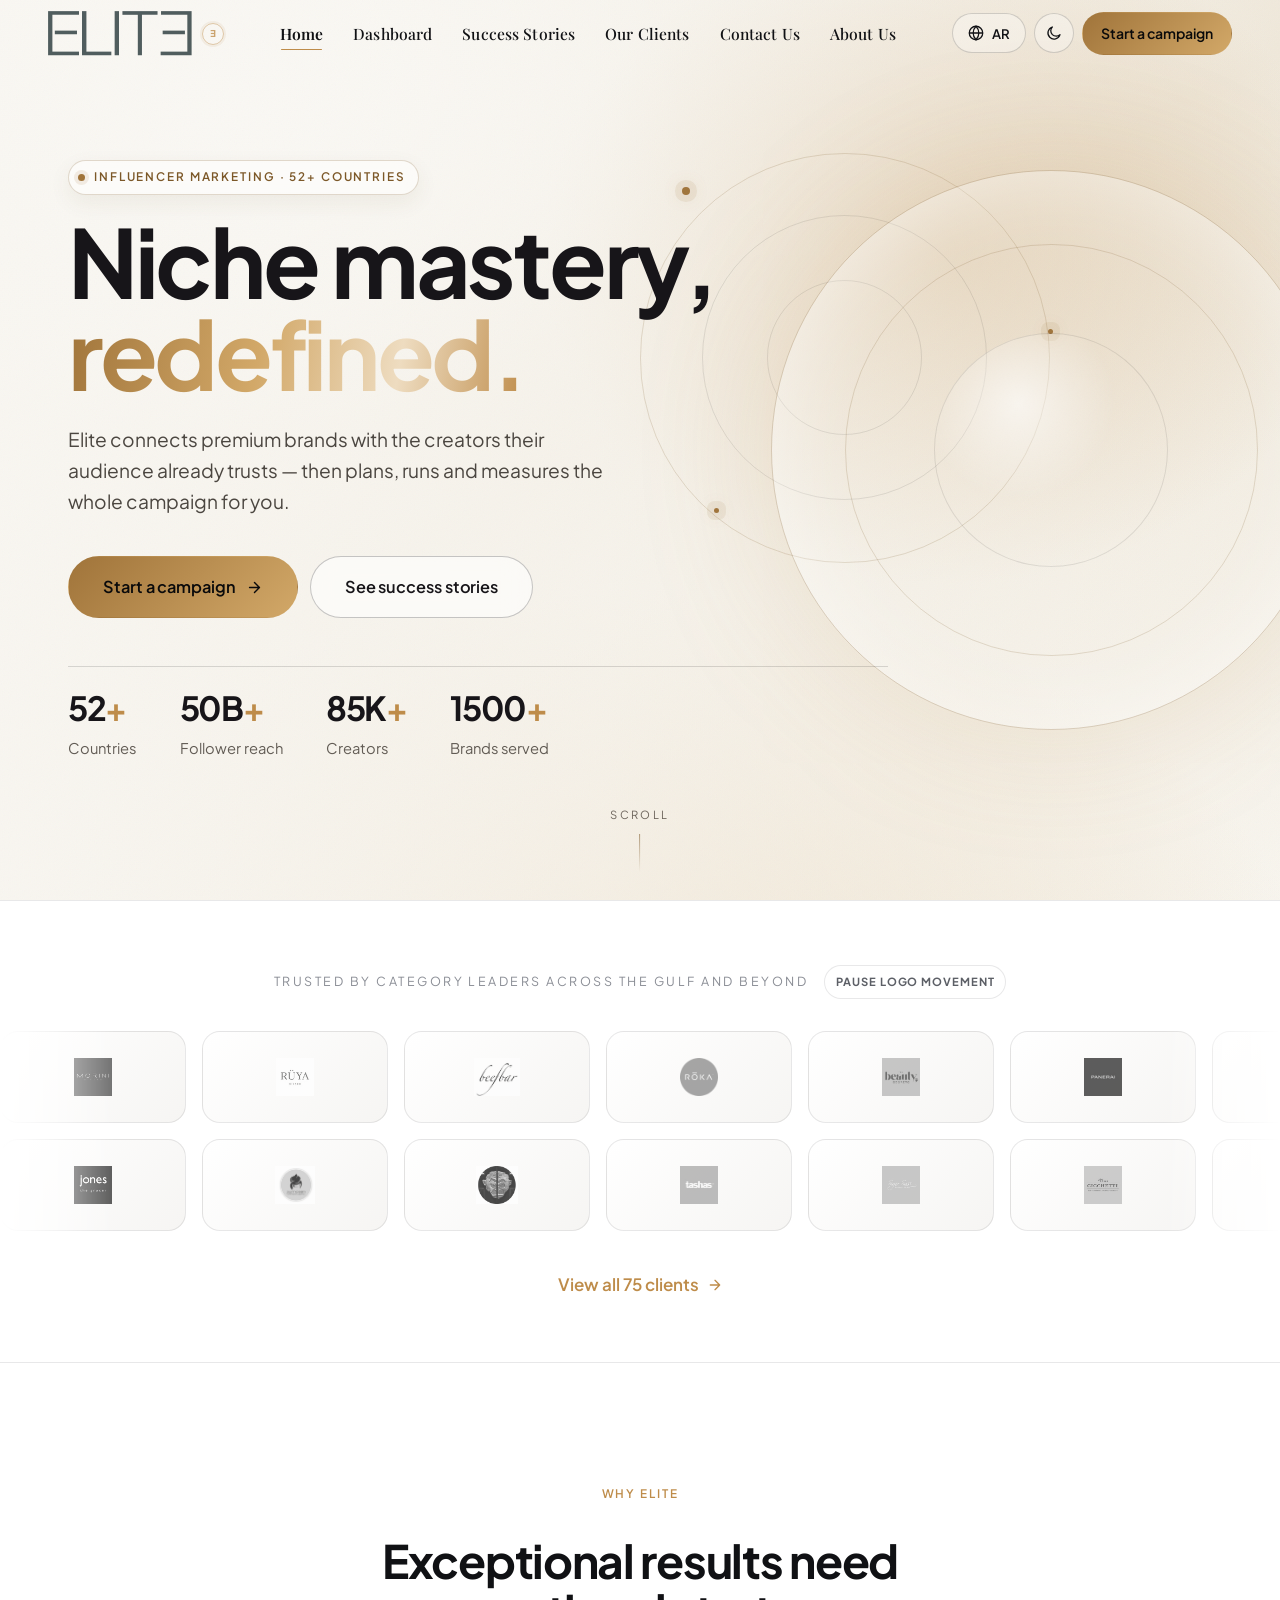
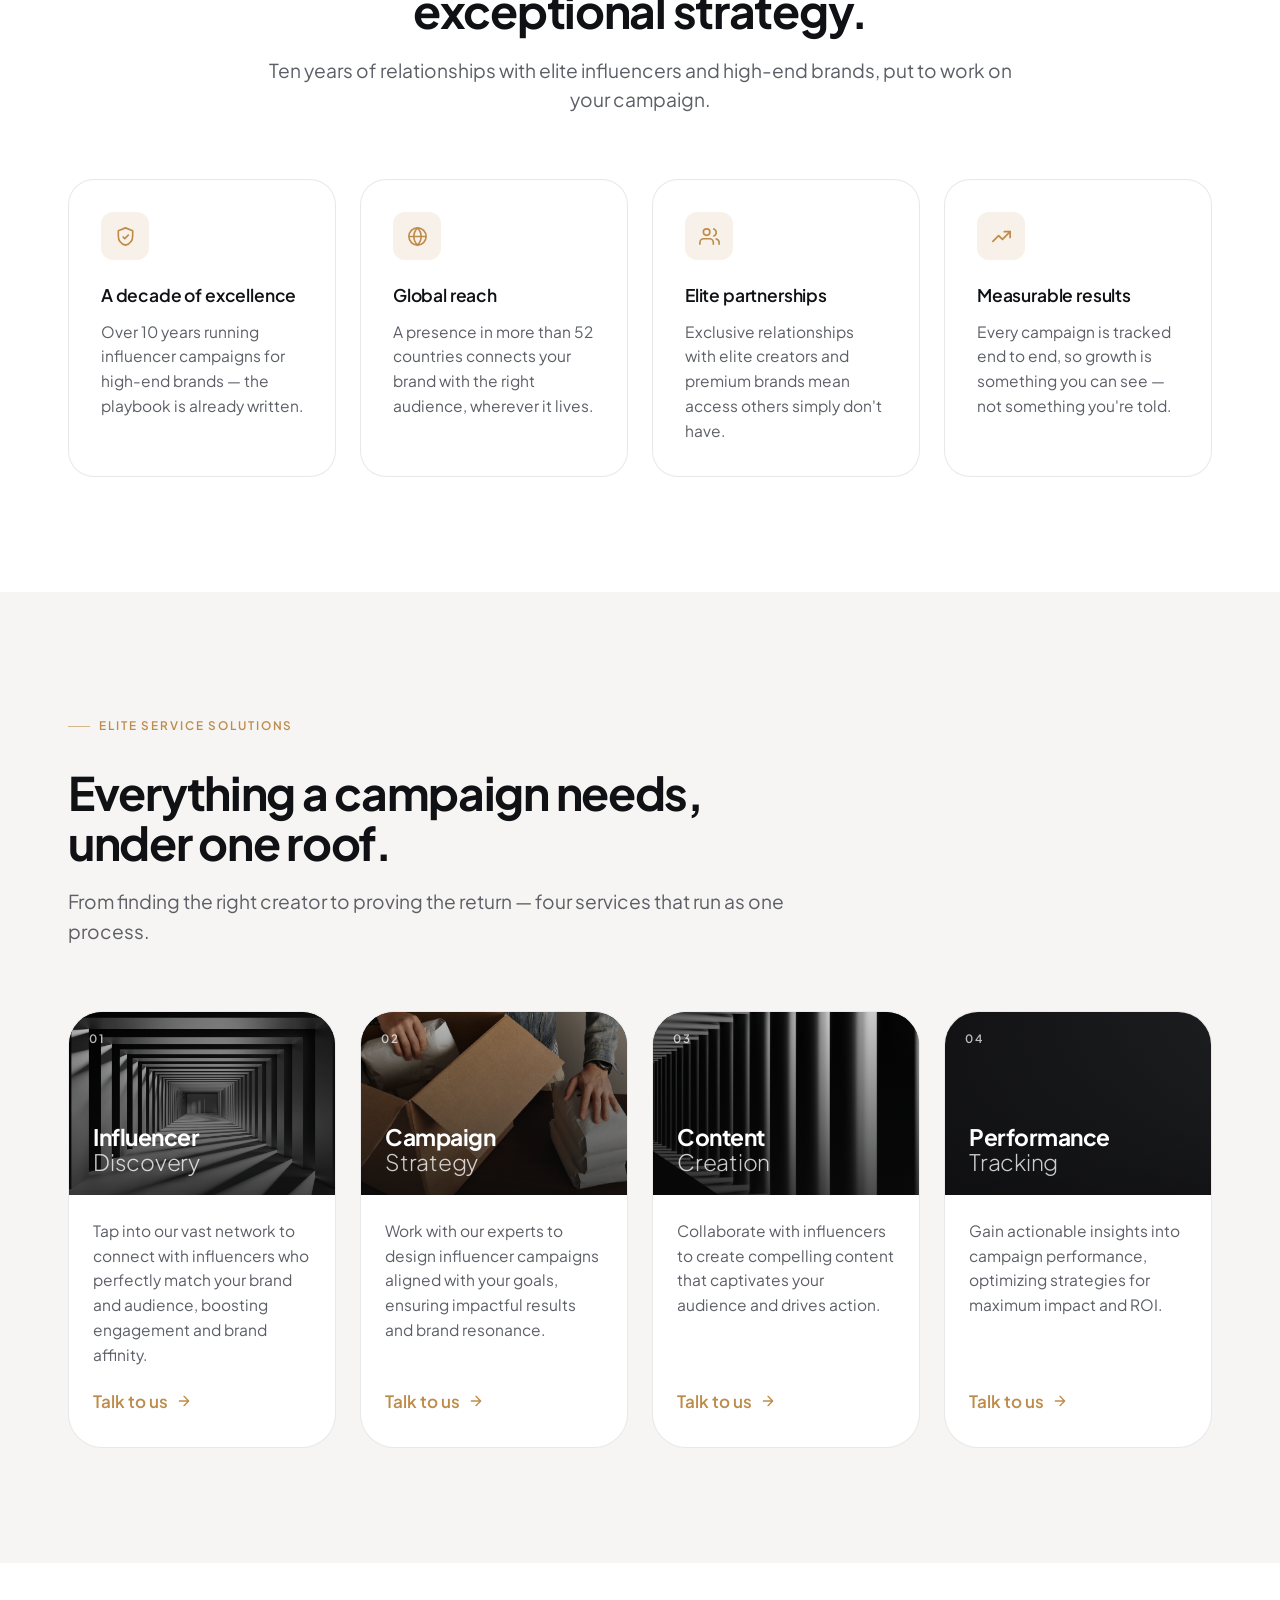
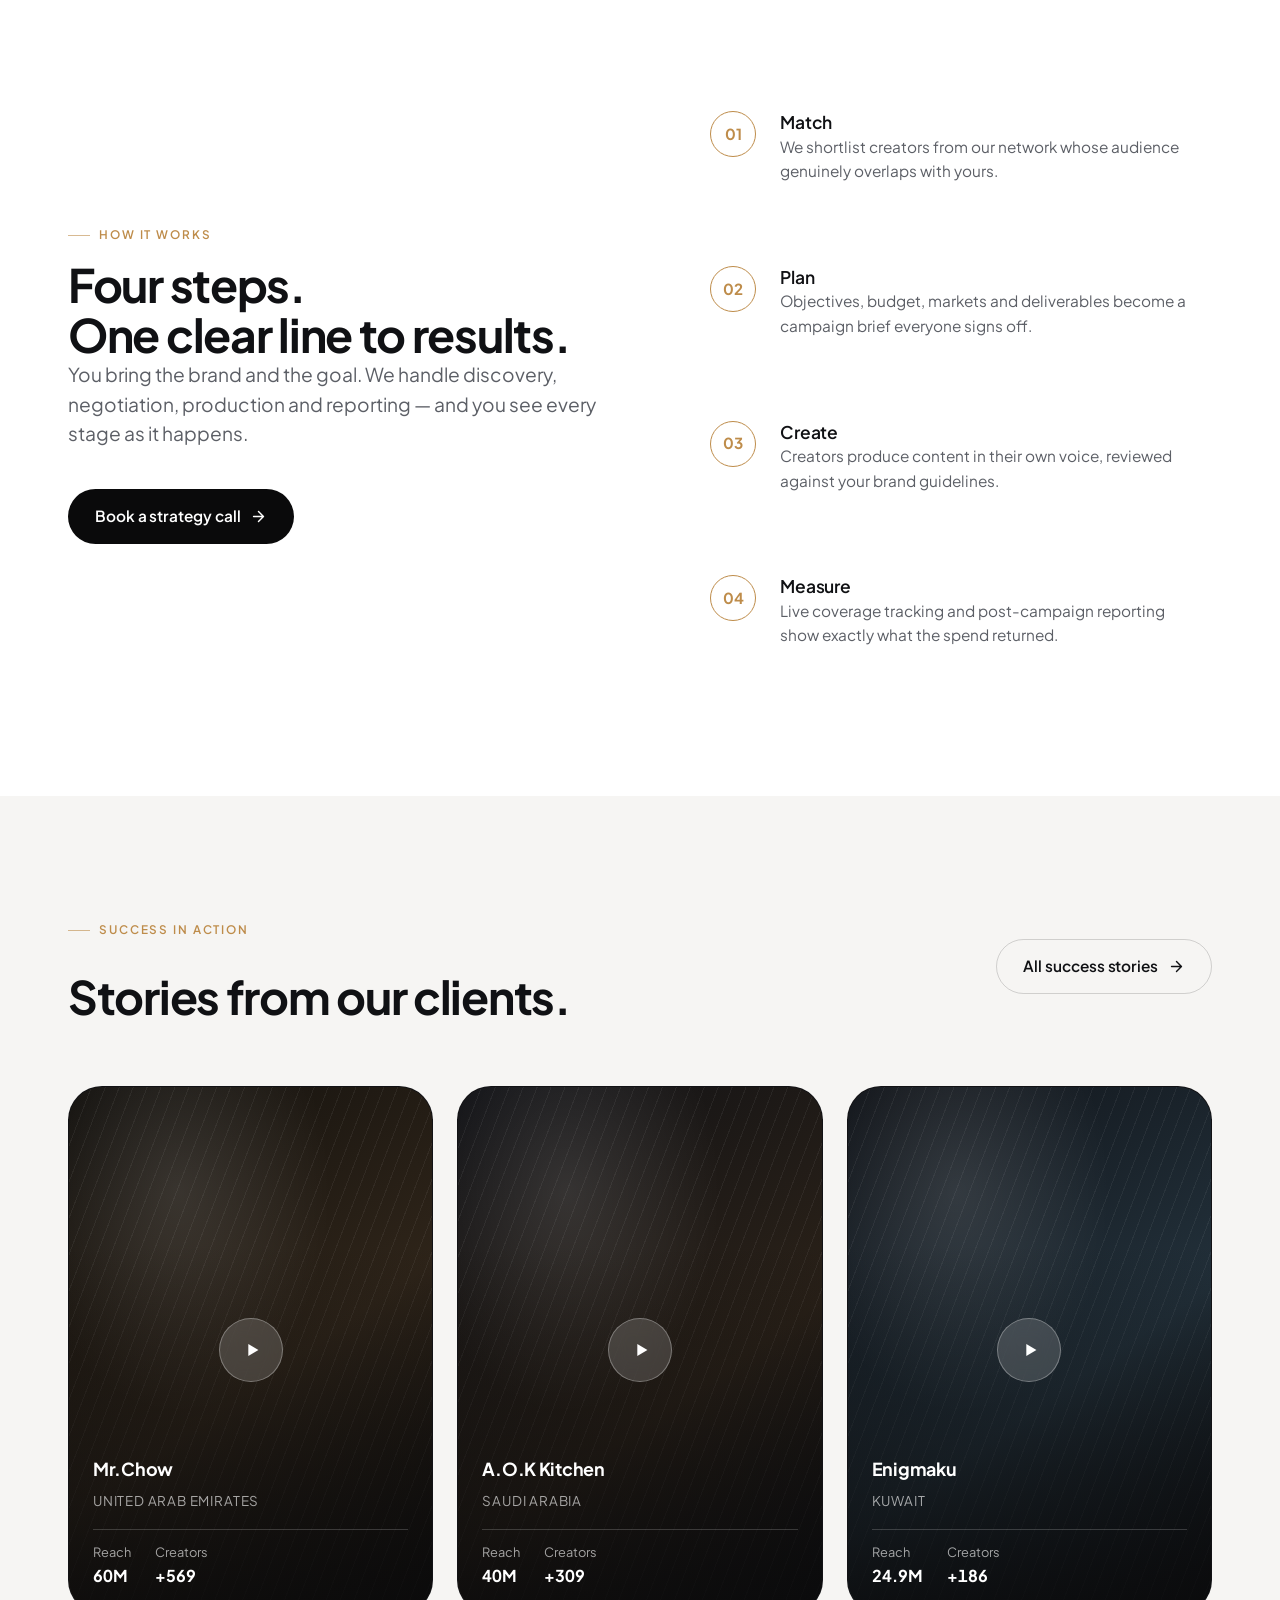
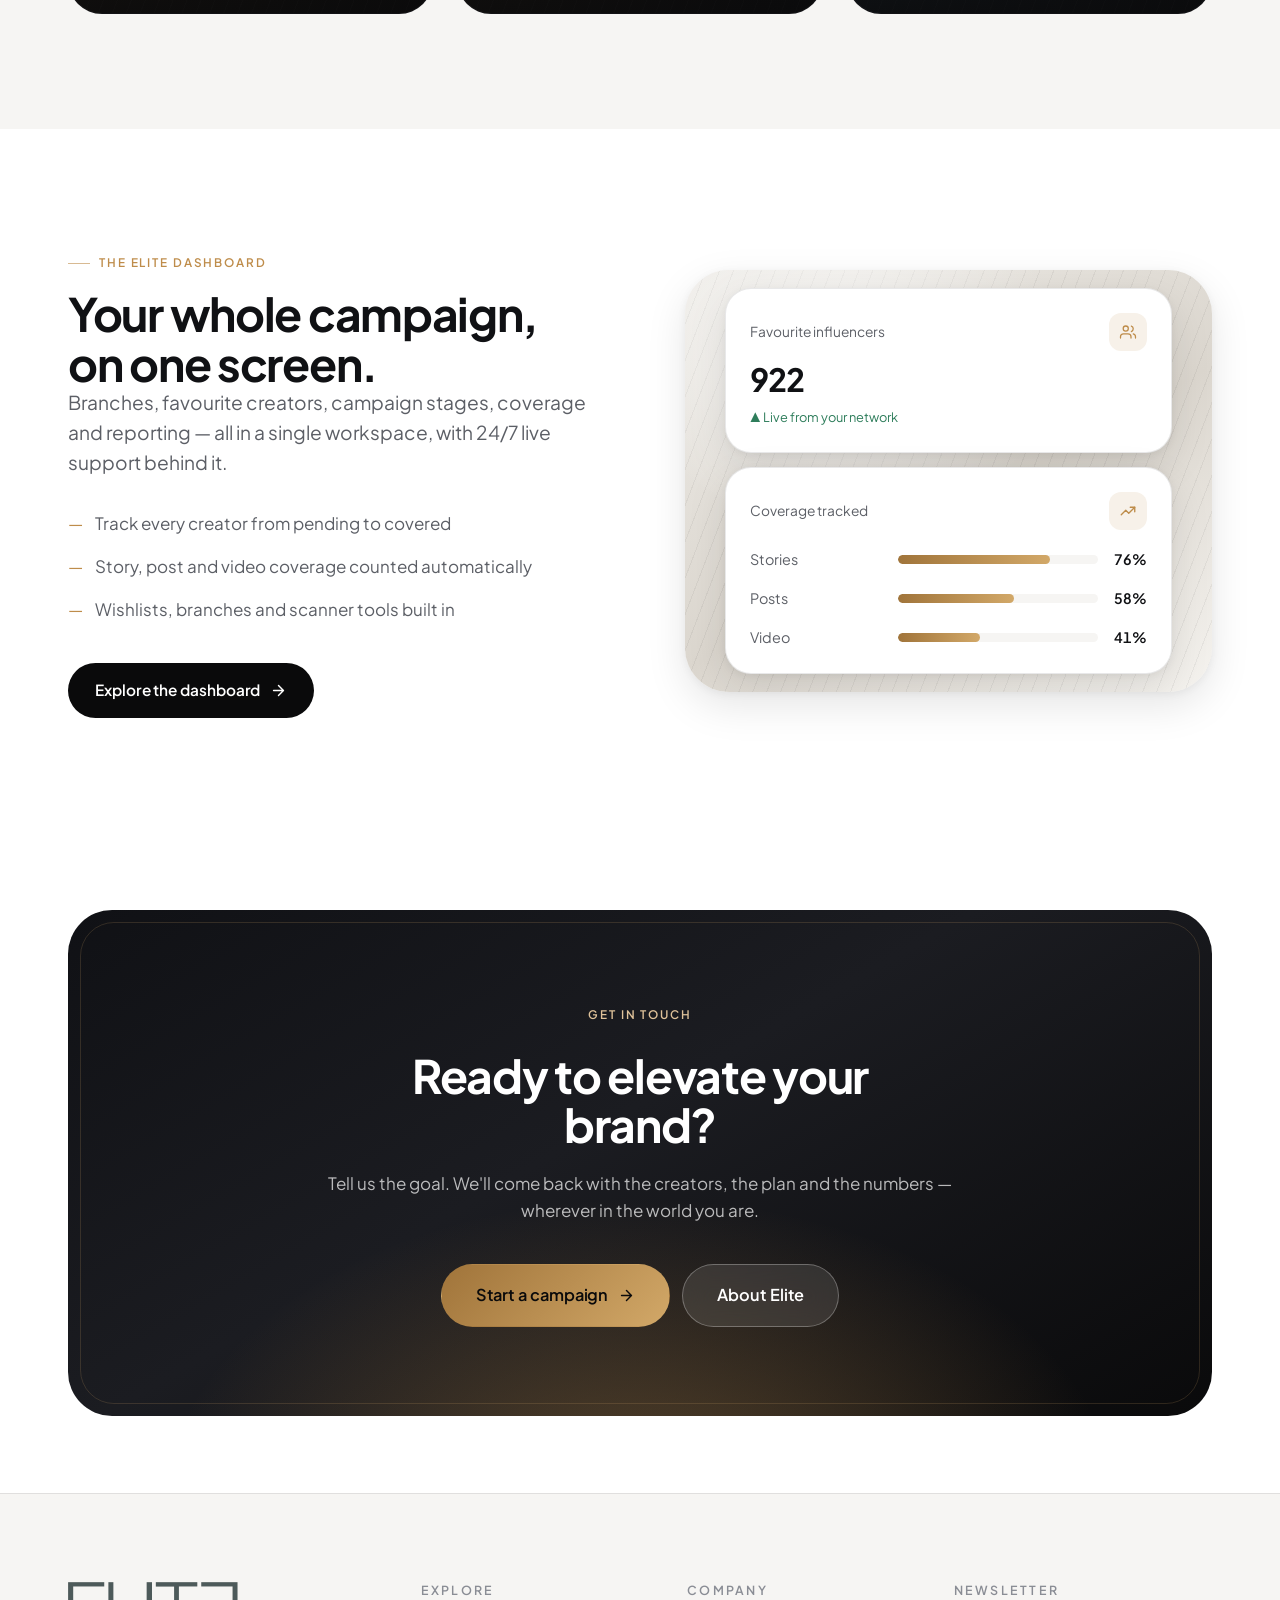
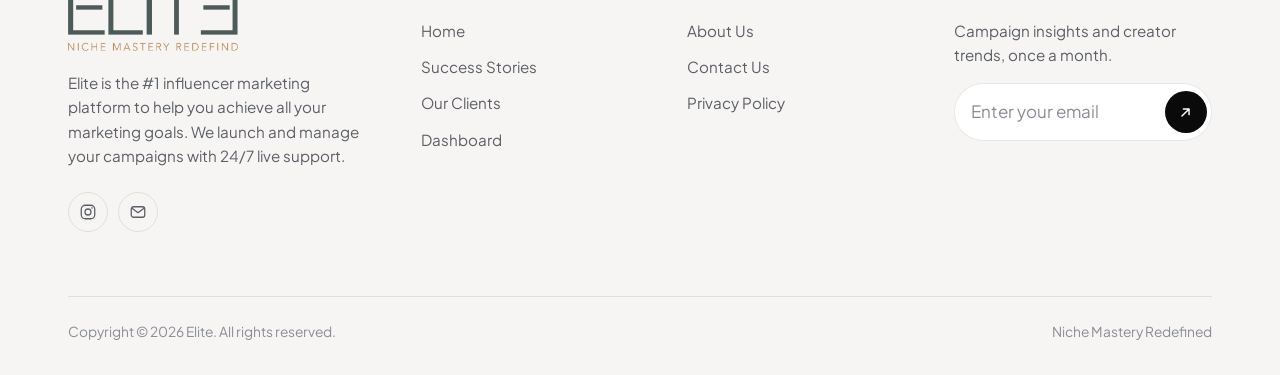
==== commit e9fd7aff: "Home trust marquee: render real brand logos instead of text wordmarks" ====
--- a/index.html
+++ b/index.html
@@ -73,10 +73,10 @@
   <section class="trust" aria-labelledby="trust-title">
     <div class="trust__head"><p class="trust__label" id="trust-title">Trusted by category leaders across the Gulf and beyond</p><button class="marquee-control" type="button" data-marquee-toggle aria-pressed="false">Pause logo movement</button></div>
     <div class="marquee">
-      <div class="marquee__track" data-loop><span class="logo-chip logo-chip--fallback" role="img" aria-label="Morini Riyadh" title="Morini Riyadh"><span aria-hidden="true">Morini Riyadh</span></span><span class="logo-chip logo-chip--fallback" role="img" aria-label="Rüya" title="Rüya"><span aria-hidden="true">Rüya</span></span><span class="logo-chip logo-chip--fallback" role="img" aria-label="Beefbar" title="Beefbar"><span aria-hidden="true">Beefbar</span></span><span class="logo-chip logo-chip--fallback" role="img" aria-label="ROKA KSA" title="ROKA KSA"><span aria-hidden="true">ROKA KSA</span></span><span class="logo-chip logo-chip--fallback" role="img" aria-label="The Beauty Secrets" title="The Beauty Secrets"><span aria-hidden="true">The Beauty Secrets</span></span><span class="logo-chip logo-chip--fallback" role="img" aria-label="Panerai" title="Panerai"><span aria-hidden="true">Panerai</span></span><span class="logo-chip logo-chip--fallback" role="img" aria-label="TAG Heuer" title="TAG Heuer"><span aria-hidden="true">TAG Heuer</span></span><span class="logo-chip logo-chip--fallback" role="img" aria-label="Ted Baker" title="Ted Baker"><span aria-hidden="true">Ted Baker</span></span><span class="logo-chip logo-chip--fallback" role="img" aria-label="Maje" title="Maje"><span aria-hidden="true">Maje</span></span><span class="logo-chip logo-chip--fallback" role="img" aria-label="Crocs" title="Crocs"><span aria-hidden="true">Crocs</span></span><span class="logo-chip logo-chip--fallback" role="img" aria-label="Coya" title="Coya"><span aria-hidden="true">Coya</span></span><span class="logo-chip logo-chip--fallback" role="img" aria-label="Bagatelle" title="Bagatelle"><span aria-hidden="true">Bagatelle</span></span></div>
+      <div class="marquee__track" data-loop><span class="logo-chip" role="img" aria-label="Morini Riyadh" title="Morini Riyadh"><img src="assets/img/brands/moriniriyadh.jpg" alt="Morini Riyadh" loading="lazy" decoding="async"></span><span class="logo-chip" role="img" aria-label="Rüya" title="Rüya"><img src="assets/img/brands/ruya.jpg" alt="Rüya" loading="lazy" decoding="async"></span><span class="logo-chip" role="img" aria-label="Beefbar" title="Beefbar"><img src="assets/img/brands/beefbar.jpg" alt="Beefbar" loading="lazy" decoding="async"></span><span class="logo-chip" role="img" aria-label="ROKA KSA" title="ROKA KSA"><img src="assets/img/brands/roka-ksa.png" alt="ROKA KSA" loading="lazy" decoding="async"></span><span class="logo-chip" role="img" aria-label="The Beauty Secrets" title="The Beauty Secrets"><img src="assets/img/brands/the-beauty-secrets.png" alt="The Beauty Secrets" loading="lazy" decoding="async"></span><span class="logo-chip" role="img" aria-label="Panerai" title="Panerai"><img src="assets/img/brands/panerai.jpeg" alt="Panerai" loading="lazy" decoding="async"></span><span class="logo-chip" role="img" aria-label="TAG Heuer" title="TAG Heuer"><img src="assets/img/brands/tagheuer.png" alt="TAG Heuer" loading="lazy" decoding="async"></span><span class="logo-chip" role="img" aria-label="Ted Baker" title="Ted Baker"><img src="assets/img/brands/ted-baker.png" alt="Ted Baker" loading="lazy" decoding="async"></span><span class="logo-chip" role="img" aria-label="Maje" title="Maje"><img src="assets/img/brands/maje.png" alt="Maje" loading="lazy" decoding="async"></span><span class="logo-chip" role="img" aria-label="Crocs" title="Crocs"><img src="assets/img/brands/crocs.png" alt="Crocs" loading="lazy" decoding="async"></span><span class="logo-chip" role="img" aria-label="Coya" title="Coya"><img src="assets/img/brands/coya.png" alt="Coya" loading="lazy" decoding="async"></span><span class="logo-chip" role="img" aria-label="Bagatelle" title="Bagatelle"><img src="assets/img/brands/bagatelle.png" alt="Bagatelle" loading="lazy" decoding="async"></span></div>
     </div>
     <div class="marquee marquee--reverse" style="margin-top:16px">
-      <div class="marquee__track" data-loop><span class="logo-chip logo-chip--fallback" role="img" aria-label="Jones the Grocer" title="Jones the Grocer"><span aria-hidden="true">Jones the Grocer</span></span><span class="logo-chip logo-chip--fallback" role="img" aria-label="Sumosan" title="Sumosan"><span aria-hidden="true">Sumosan</span></span><span class="logo-chip logo-chip--fallback" role="img" aria-label="MNKY HSE" title="MNKY HSE"><span aria-hidden="true">MNKY HSE</span></span><span class="logo-chip logo-chip--fallback" role="img" aria-label="Tashas Cafe" title="Tashas Cafe"><span aria-hidden="true">Tashas Cafe</span></span><span class="logo-chip logo-chip--fallback" role="img" aria-label="Signor Sassi" title="Signor Sassi"><span aria-hidden="true">Signor Sassi</span></span><span class="logo-chip logo-chip--fallback" role="img" aria-label="San Carlo" title="San Carlo"><span aria-hidden="true">San Carlo</span></span><span class="logo-chip logo-chip--fallback" role="img" aria-label="MYAZŪ" title="MYAZŪ"><span aria-hidden="true">MYAZŪ</span></span><span class="logo-chip logo-chip--fallback" role="img" aria-label="Urth Caffe" title="Urth Caffe"><span aria-hidden="true">Urth Caffe</span></span><span class="logo-chip logo-chip--fallback" role="img" aria-label="Vero Moda" title="Vero Moda"><span aria-hidden="true">Vero Moda</span></span><span class="logo-chip logo-chip--fallback" role="img" aria-label="Kiko" title="Kiko"><span aria-hidden="true">Kiko</span></span><span class="logo-chip logo-chip--fallback" role="img" aria-label="Fred" title="Fred"><span aria-hidden="true">Fred</span></span><span class="logo-chip logo-chip--fallback" role="img" aria-label="Solitaire" title="Solitaire"><span aria-hidden="true">Solitaire</span></span></div>
+      <div class="marquee__track" data-loop><span class="logo-chip" role="img" aria-label="Jones the Grocer" title="Jones the Grocer"><img src="assets/img/brands/jones-the-grocer.jpg" alt="Jones the Grocer" loading="lazy" decoding="async"></span><span class="logo-chip" role="img" aria-label="Sumosan" title="Sumosan"><img src="assets/img/brands/sumosan.png" alt="Sumosan" loading="lazy" decoding="async"></span><span class="logo-chip" role="img" aria-label="MNKY HSE" title="MNKY HSE"><img src="assets/img/brands/mnky-hse.png" alt="MNKY HSE" loading="lazy" decoding="async"></span><span class="logo-chip" role="img" aria-label="Tashas Cafe" title="Tashas Cafe"><img src="assets/img/brands/tashas-cafe.png" alt="Tashas Cafe" loading="lazy" decoding="async"></span><span class="logo-chip" role="img" aria-label="Signor Sassi" title="Signor Sassi"><img src="assets/img/brands/signor-sassi.jpg" alt="Signor Sassi" loading="lazy" decoding="async"></span><span class="logo-chip" role="img" aria-label="San Carlo" title="San Carlo"><img src="assets/img/brands/sancarlo.jpg" alt="San Carlo" loading="lazy" decoding="async"></span><span class="logo-chip" role="img" aria-label="MYAZŪ" title="MYAZŪ"><img src="assets/img/brands/myazu.jpg" alt="MYAZŪ" loading="lazy" decoding="async"></span><span class="logo-chip" role="img" aria-label="Urth Caffe" title="Urth Caffe"><img src="assets/img/brands/urth-caffe.jpg" alt="Urth Caffe" loading="lazy" decoding="async"></span><span class="logo-chip" role="img" aria-label="Vero Moda" title="Vero Moda"><img src="assets/img/brands/veromoda.png" alt="Vero Moda" loading="lazy" decoding="async"></span><span class="logo-chip" role="img" aria-label="Kiko" title="Kiko"><img src="assets/img/brands/kiko.png" alt="Kiko" loading="lazy" decoding="async"></span><span class="logo-chip" role="img" aria-label="Fred" title="Fred"><img src="assets/img/brands/fred.jpeg" alt="Fred" loading="lazy" decoding="async"></span><span class="logo-chip" role="img" aria-label="Solitaire" title="Solitaire"><img src="assets/img/brands/solitaire.png" alt="Solitaire" loading="lazy" decoding="async"></span></div>
     </div>
     <div class="container center mt-10">
       <a class="link-arrow" href="sponsors.html">View all 75 clients <svg class="ico ico--arrow" viewBox="0 0 24 24" fill="none" stroke="currentColor" stroke-width="2" stroke-linecap="round" stroke-linejoin="round"><path d="M5 12h13M12 5l7 7-7 7"/></svg></a>
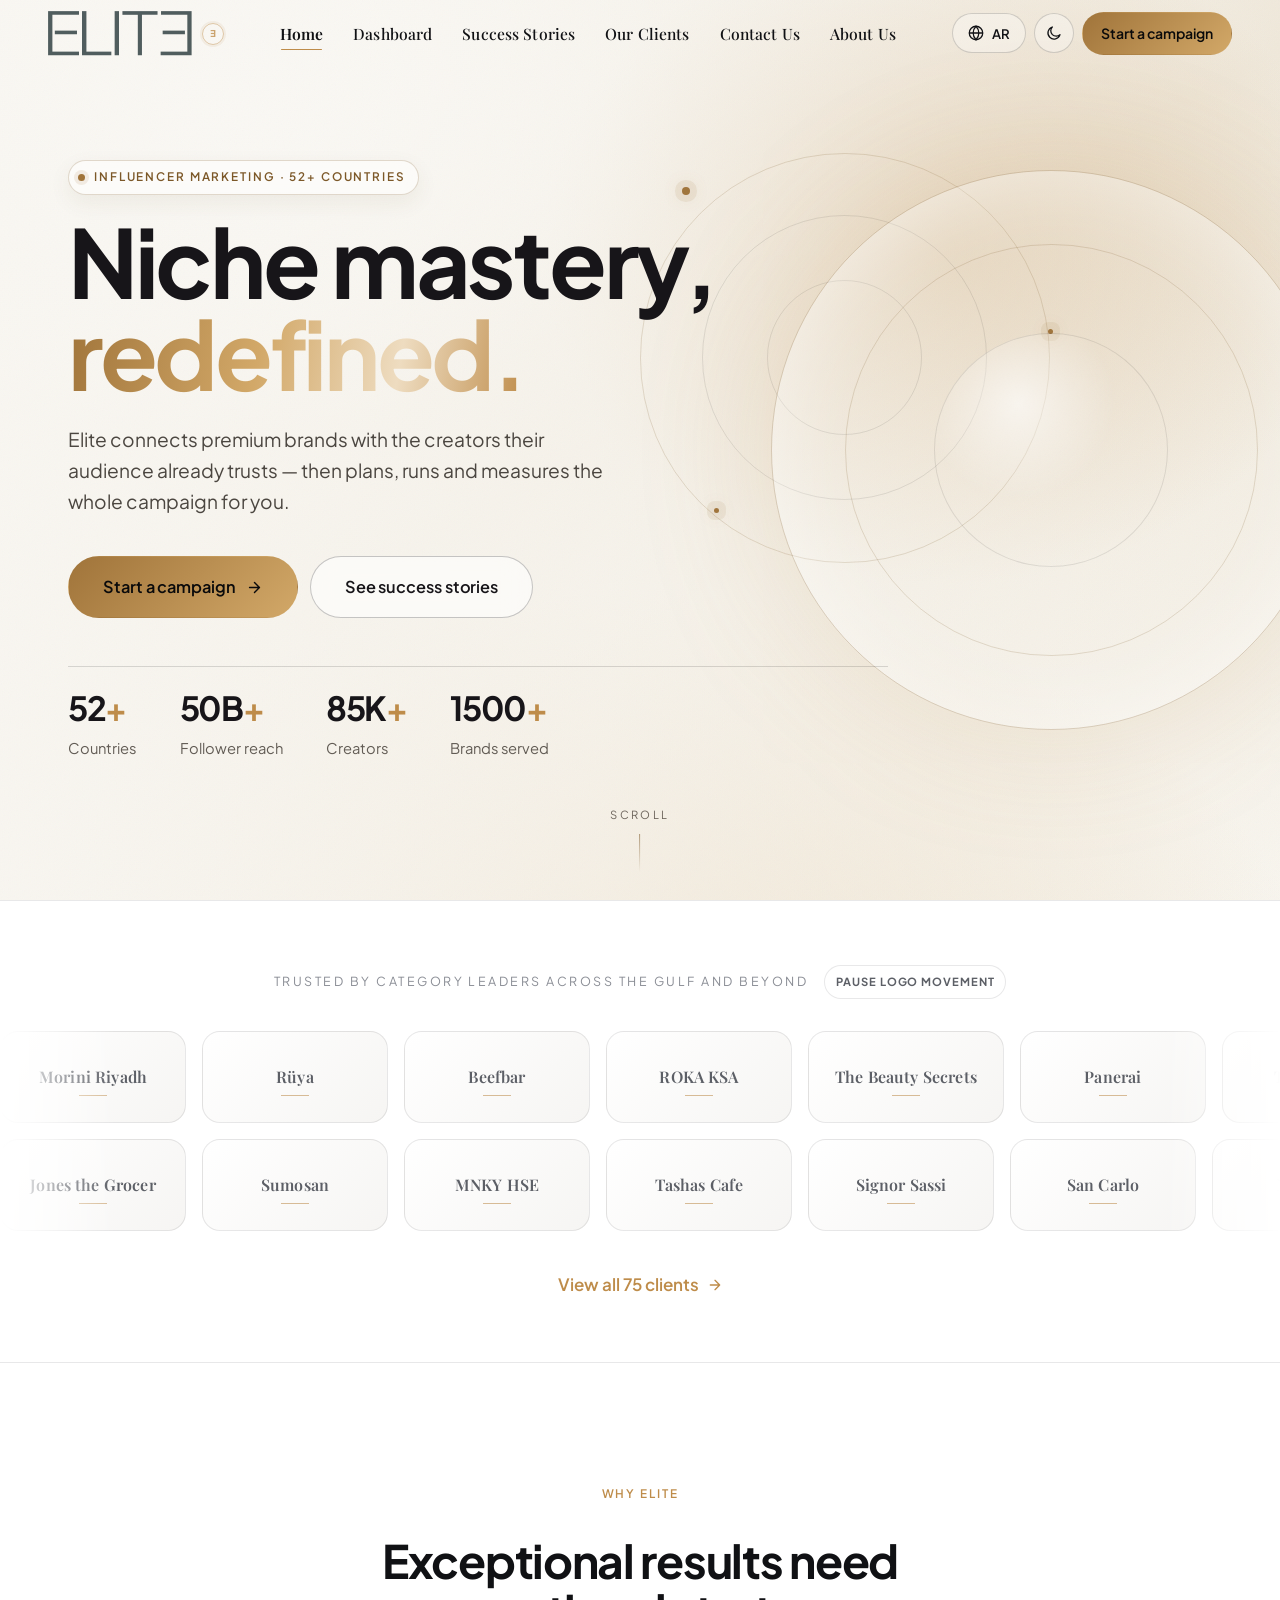
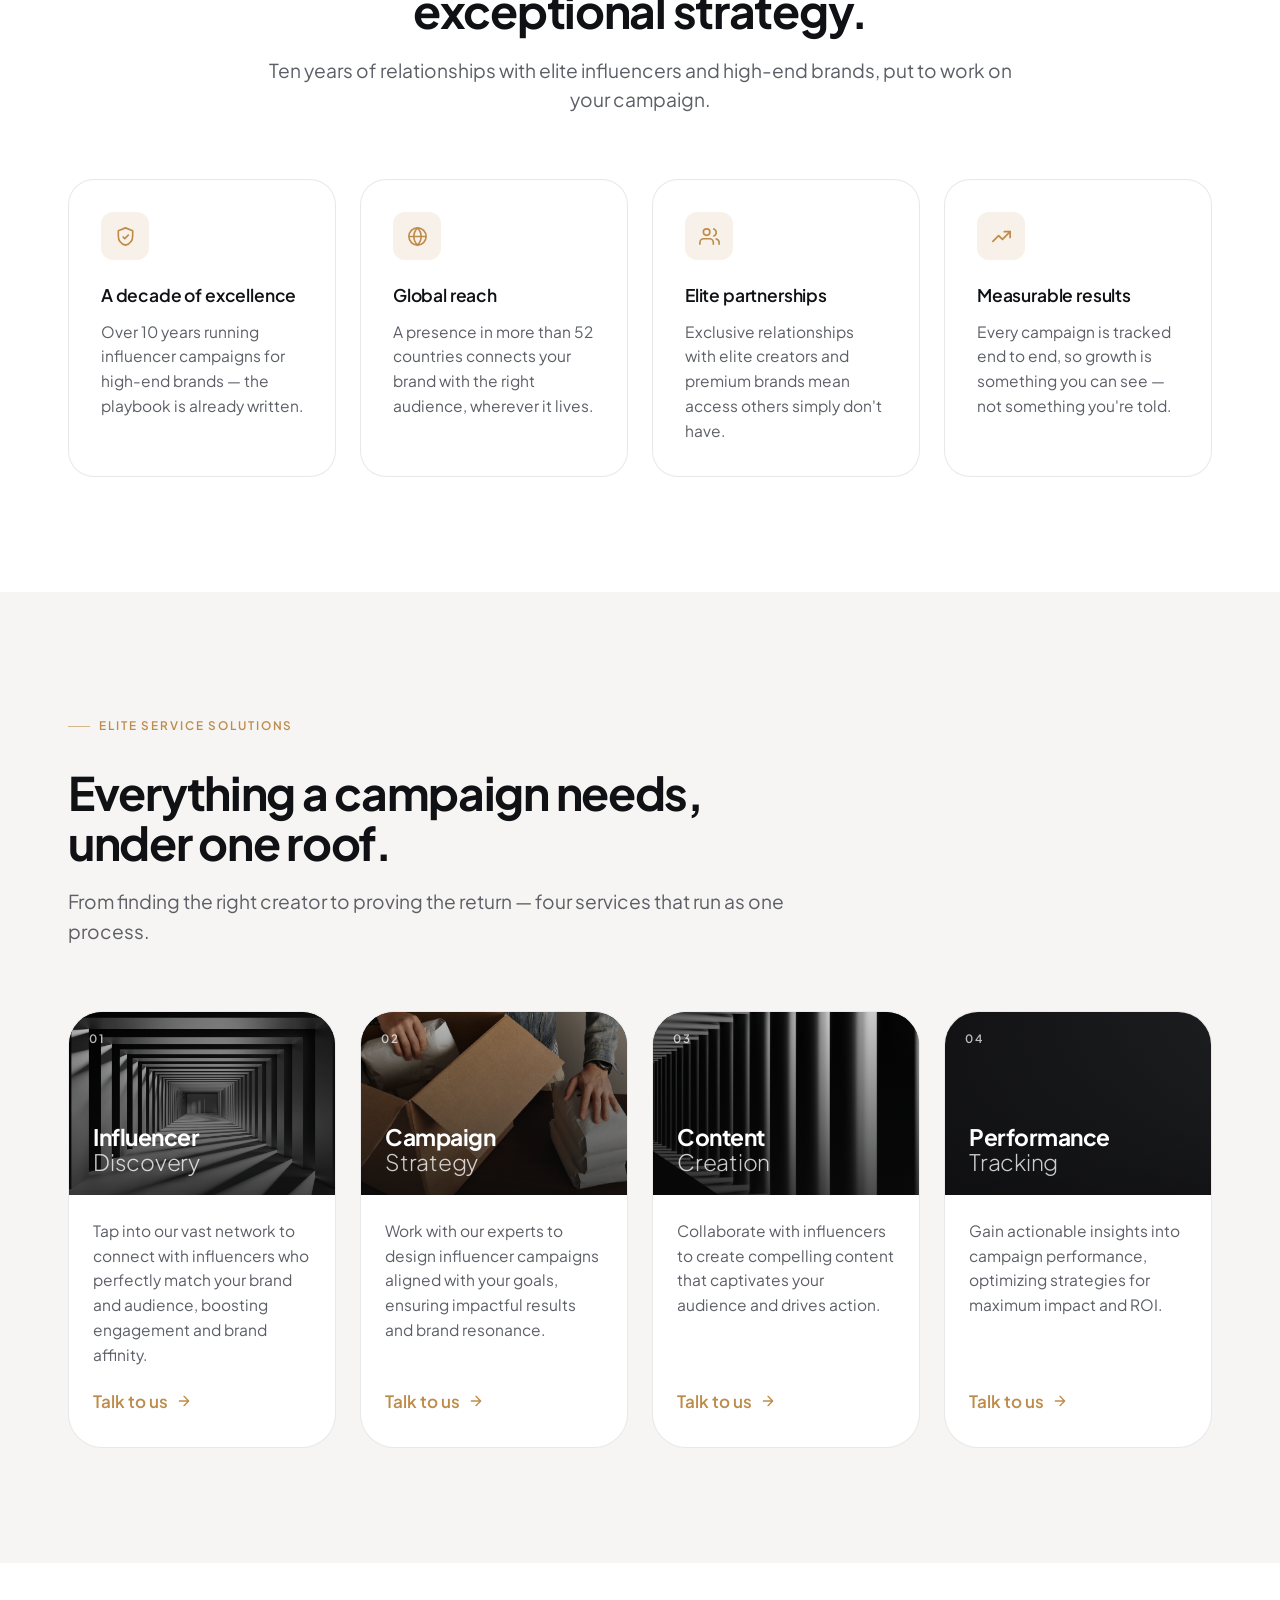
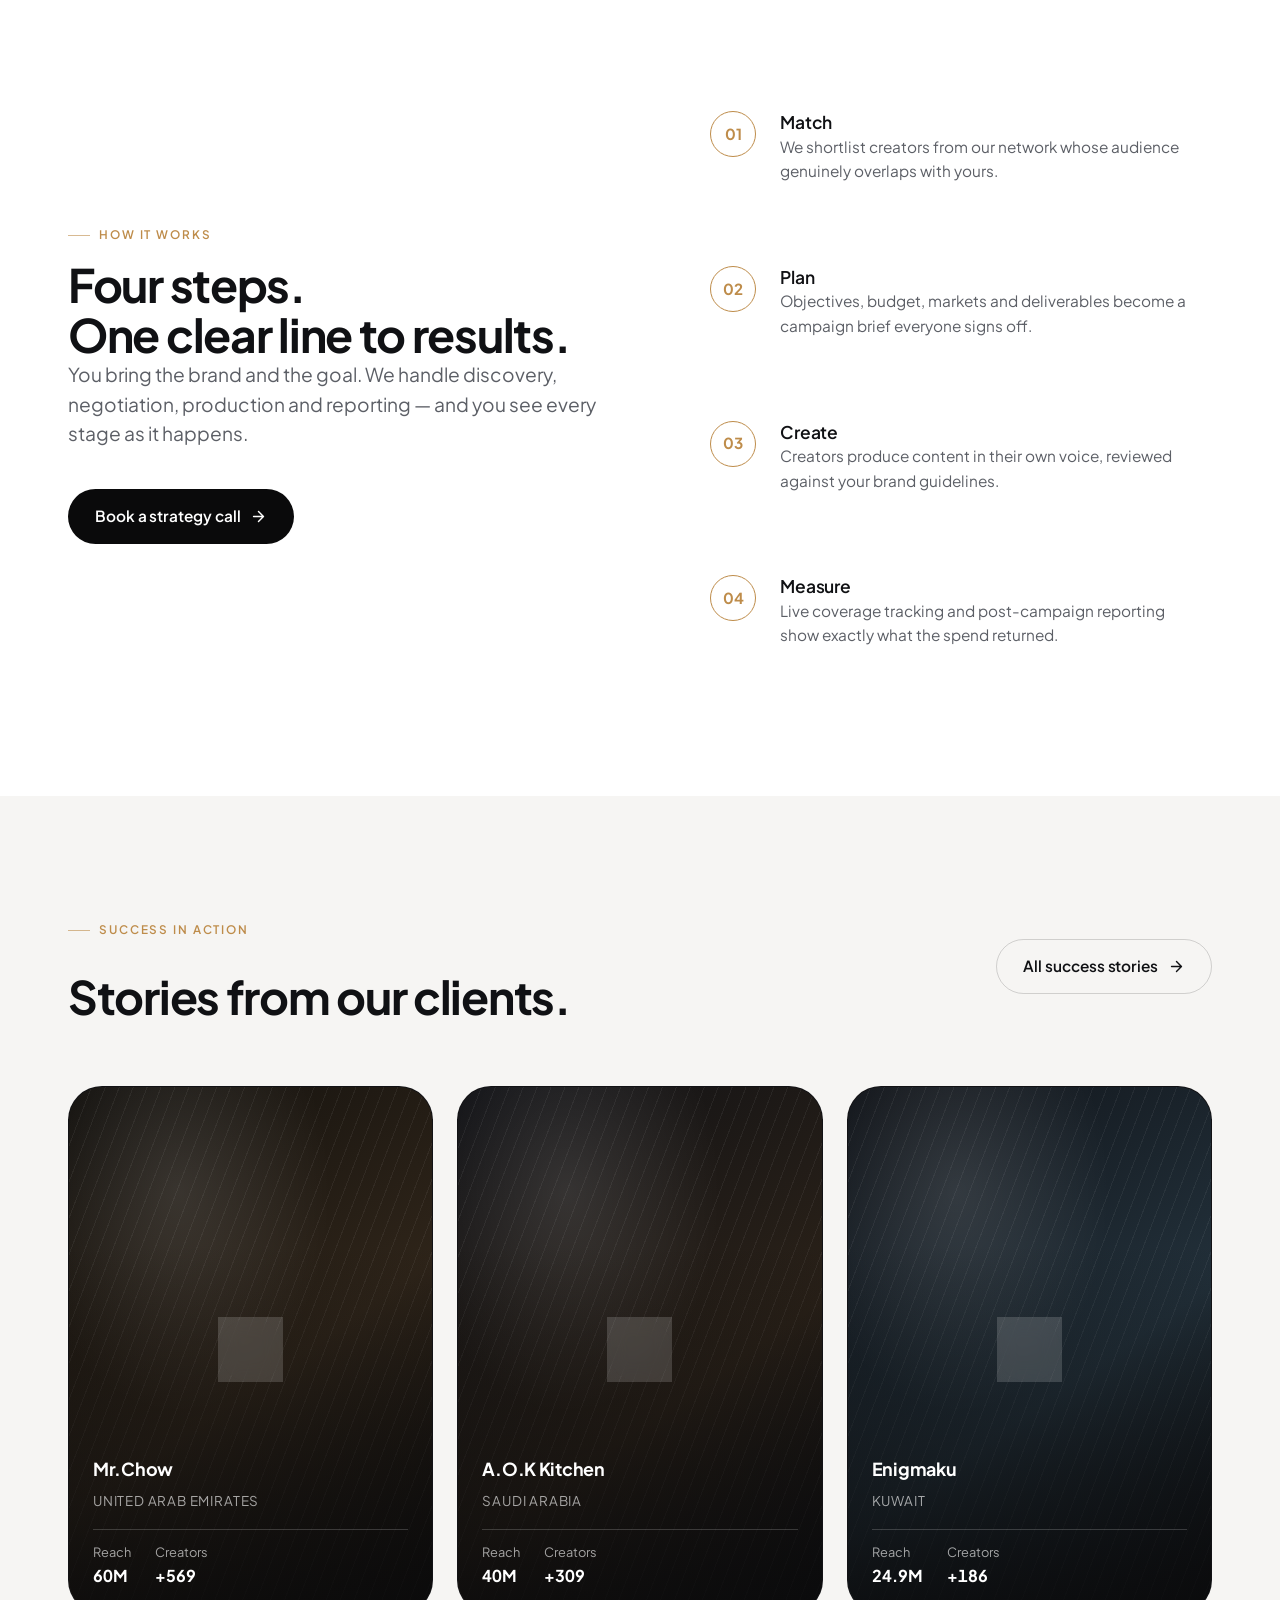
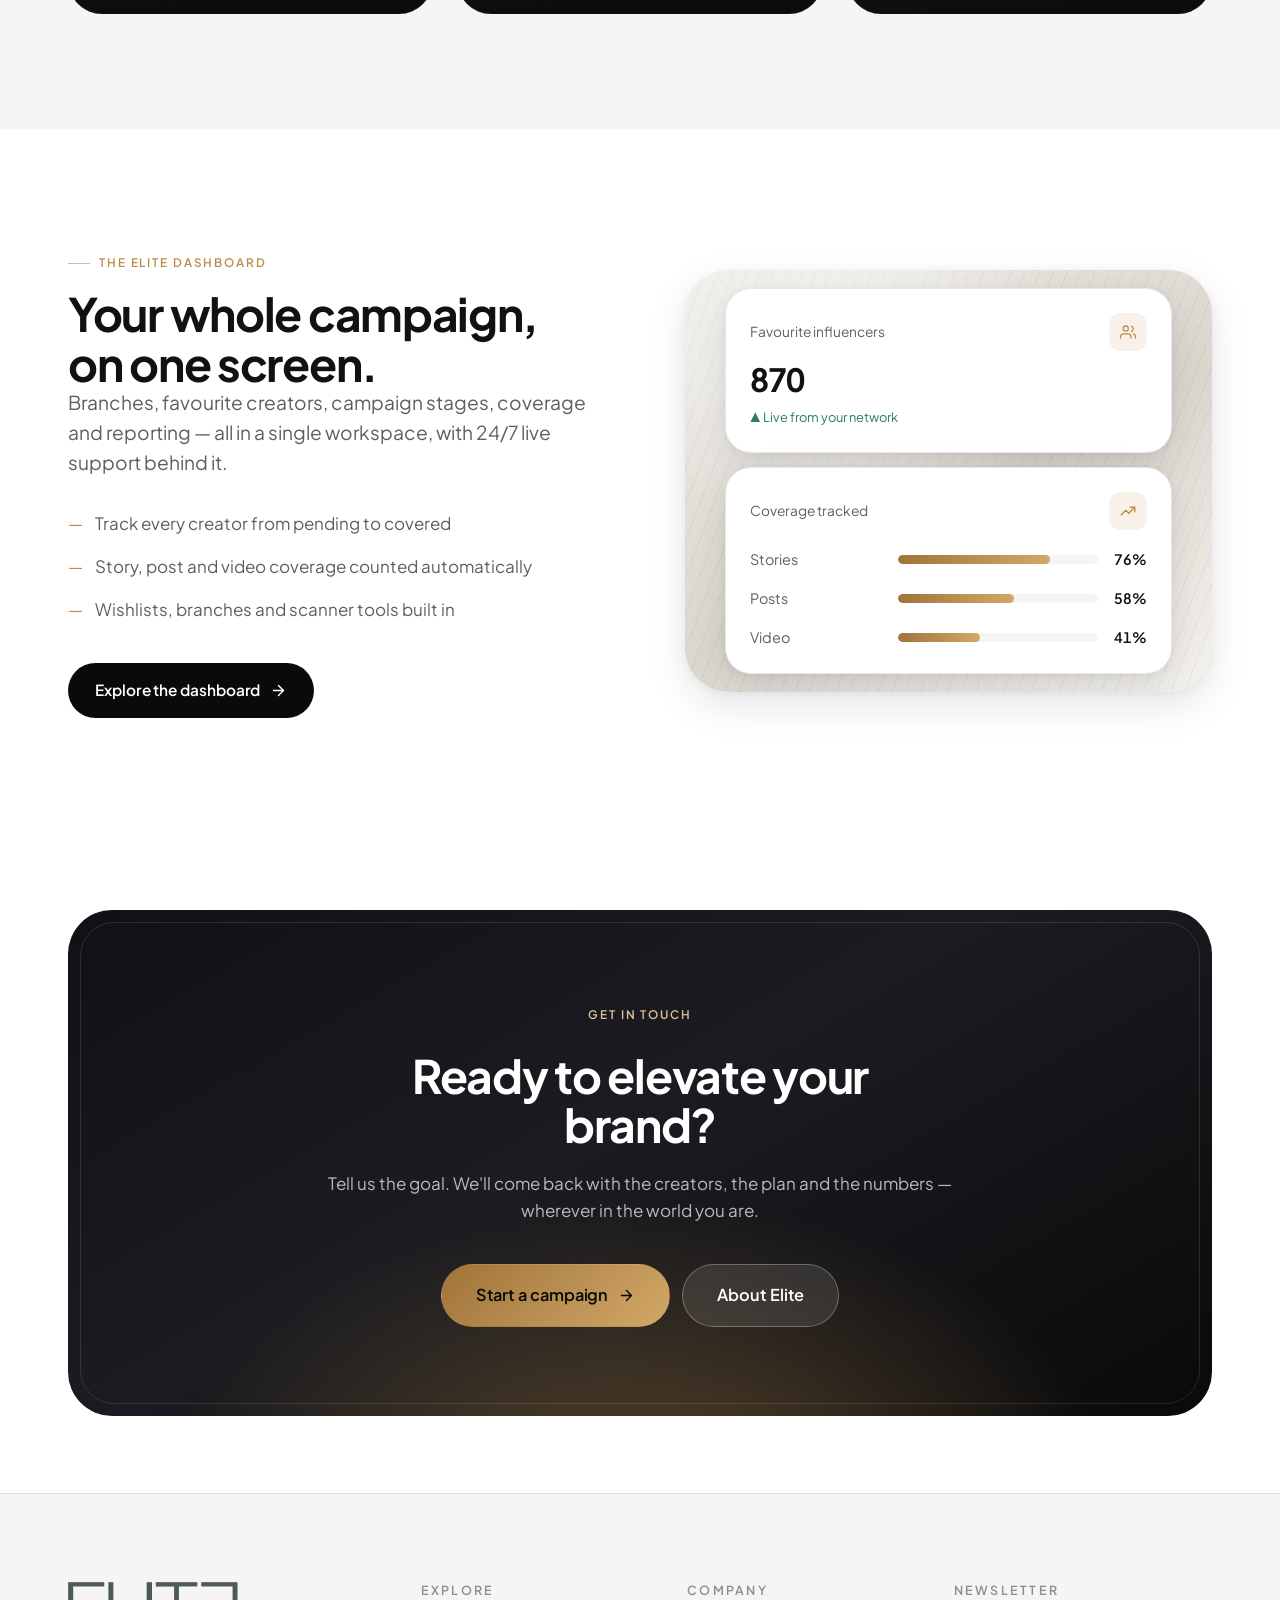
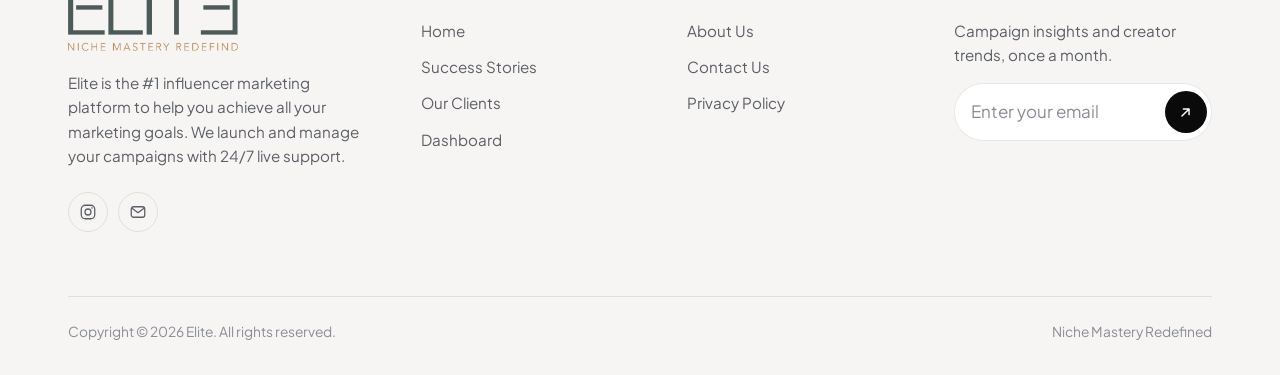
==== commit 9e9077bc: "Revert home trust marquee to original text wordmark chips" ====
--- a/index.html
+++ b/index.html
@@ -73,10 +73,10 @@
   <section class="trust" aria-labelledby="trust-title">
     <div class="trust__head"><p class="trust__label" id="trust-title">Trusted by category leaders across the Gulf and beyond</p><button class="marquee-control" type="button" data-marquee-toggle aria-pressed="false">Pause logo movement</button></div>
     <div class="marquee">
-      <div class="marquee__track" data-loop><span class="logo-chip" role="img" aria-label="Morini Riyadh" title="Morini Riyadh"><img src="assets/img/brands/moriniriyadh.jpg" alt="Morini Riyadh" loading="lazy" decoding="async"></span><span class="logo-chip" role="img" aria-label="Rüya" title="Rüya"><img src="assets/img/brands/ruya.jpg" alt="Rüya" loading="lazy" decoding="async"></span><span class="logo-chip" role="img" aria-label="Beefbar" title="Beefbar"><img src="assets/img/brands/beefbar.jpg" alt="Beefbar" loading="lazy" decoding="async"></span><span class="logo-chip" role="img" aria-label="ROKA KSA" title="ROKA KSA"><img src="assets/img/brands/roka-ksa.png" alt="ROKA KSA" loading="lazy" decoding="async"></span><span class="logo-chip" role="img" aria-label="The Beauty Secrets" title="The Beauty Secrets"><img src="assets/img/brands/the-beauty-secrets.png" alt="The Beauty Secrets" loading="lazy" decoding="async"></span><span class="logo-chip" role="img" aria-label="Panerai" title="Panerai"><img src="assets/img/brands/panerai.jpeg" alt="Panerai" loading="lazy" decoding="async"></span><span class="logo-chip" role="img" aria-label="TAG Heuer" title="TAG Heuer"><img src="assets/img/brands/tagheuer.png" alt="TAG Heuer" loading="lazy" decoding="async"></span><span class="logo-chip" role="img" aria-label="Ted Baker" title="Ted Baker"><img src="assets/img/brands/ted-baker.png" alt="Ted Baker" loading="lazy" decoding="async"></span><span class="logo-chip" role="img" aria-label="Maje" title="Maje"><img src="assets/img/brands/maje.png" alt="Maje" loading="lazy" decoding="async"></span><span class="logo-chip" role="img" aria-label="Crocs" title="Crocs"><img src="assets/img/brands/crocs.png" alt="Crocs" loading="lazy" decoding="async"></span><span class="logo-chip" role="img" aria-label="Coya" title="Coya"><img src="assets/img/brands/coya.png" alt="Coya" loading="lazy" decoding="async"></span><span class="logo-chip" role="img" aria-label="Bagatelle" title="Bagatelle"><img src="assets/img/brands/bagatelle.png" alt="Bagatelle" loading="lazy" decoding="async"></span></div>
+      <div class="marquee__track" data-loop><span class="logo-chip logo-chip--fallback" role="img" aria-label="Morini Riyadh" title="Morini Riyadh"><span aria-hidden="true">Morini Riyadh</span></span><span class="logo-chip logo-chip--fallback" role="img" aria-label="Rüya" title="Rüya"><span aria-hidden="true">Rüya</span></span><span class="logo-chip logo-chip--fallback" role="img" aria-label="Beefbar" title="Beefbar"><span aria-hidden="true">Beefbar</span></span><span class="logo-chip logo-chip--fallback" role="img" aria-label="ROKA KSA" title="ROKA KSA"><span aria-hidden="true">ROKA KSA</span></span><span class="logo-chip logo-chip--fallback" role="img" aria-label="The Beauty Secrets" title="The Beauty Secrets"><span aria-hidden="true">The Beauty Secrets</span></span><span class="logo-chip logo-chip--fallback" role="img" aria-label="Panerai" title="Panerai"><span aria-hidden="true">Panerai</span></span><span class="logo-chip logo-chip--fallback" role="img" aria-label="TAG Heuer" title="TAG Heuer"><span aria-hidden="true">TAG Heuer</span></span><span class="logo-chip logo-chip--fallback" role="img" aria-label="Ted Baker" title="Ted Baker"><span aria-hidden="true">Ted Baker</span></span><span class="logo-chip logo-chip--fallback" role="img" aria-label="Maje" title="Maje"><span aria-hidden="true">Maje</span></span><span class="logo-chip logo-chip--fallback" role="img" aria-label="Crocs" title="Crocs"><span aria-hidden="true">Crocs</span></span><span class="logo-chip logo-chip--fallback" role="img" aria-label="Coya" title="Coya"><span aria-hidden="true">Coya</span></span><span class="logo-chip logo-chip--fallback" role="img" aria-label="Bagatelle" title="Bagatelle"><span aria-hidden="true">Bagatelle</span></span></div>
     </div>
     <div class="marquee marquee--reverse" style="margin-top:16px">
-      <div class="marquee__track" data-loop><span class="logo-chip" role="img" aria-label="Jones the Grocer" title="Jones the Grocer"><img src="assets/img/brands/jones-the-grocer.jpg" alt="Jones the Grocer" loading="lazy" decoding="async"></span><span class="logo-chip" role="img" aria-label="Sumosan" title="Sumosan"><img src="assets/img/brands/sumosan.png" alt="Sumosan" loading="lazy" decoding="async"></span><span class="logo-chip" role="img" aria-label="MNKY HSE" title="MNKY HSE"><img src="assets/img/brands/mnky-hse.png" alt="MNKY HSE" loading="lazy" decoding="async"></span><span class="logo-chip" role="img" aria-label="Tashas Cafe" title="Tashas Cafe"><img src="assets/img/brands/tashas-cafe.png" alt="Tashas Cafe" loading="lazy" decoding="async"></span><span class="logo-chip" role="img" aria-label="Signor Sassi" title="Signor Sassi"><img src="assets/img/brands/signor-sassi.jpg" alt="Signor Sassi" loading="lazy" decoding="async"></span><span class="logo-chip" role="img" aria-label="San Carlo" title="San Carlo"><img src="assets/img/brands/sancarlo.jpg" alt="San Carlo" loading="lazy" decoding="async"></span><span class="logo-chip" role="img" aria-label="MYAZŪ" title="MYAZŪ"><img src="assets/img/brands/myazu.jpg" alt="MYAZŪ" loading="lazy" decoding="async"></span><span class="logo-chip" role="img" aria-label="Urth Caffe" title="Urth Caffe"><img src="assets/img/brands/urth-caffe.jpg" alt="Urth Caffe" loading="lazy" decoding="async"></span><span class="logo-chip" role="img" aria-label="Vero Moda" title="Vero Moda"><img src="assets/img/brands/veromoda.png" alt="Vero Moda" loading="lazy" decoding="async"></span><span class="logo-chip" role="img" aria-label="Kiko" title="Kiko"><img src="assets/img/brands/kiko.png" alt="Kiko" loading="lazy" decoding="async"></span><span class="logo-chip" role="img" aria-label="Fred" title="Fred"><img src="assets/img/brands/fred.jpeg" alt="Fred" loading="lazy" decoding="async"></span><span class="logo-chip" role="img" aria-label="Solitaire" title="Solitaire"><img src="assets/img/brands/solitaire.png" alt="Solitaire" loading="lazy" decoding="async"></span></div>
+      <div class="marquee__track" data-loop><span class="logo-chip logo-chip--fallback" role="img" aria-label="Jones the Grocer" title="Jones the Grocer"><span aria-hidden="true">Jones the Grocer</span></span><span class="logo-chip logo-chip--fallback" role="img" aria-label="Sumosan" title="Sumosan"><span aria-hidden="true">Sumosan</span></span><span class="logo-chip logo-chip--fallback" role="img" aria-label="MNKY HSE" title="MNKY HSE"><span aria-hidden="true">MNKY HSE</span></span><span class="logo-chip logo-chip--fallback" role="img" aria-label="Tashas Cafe" title="Tashas Cafe"><span aria-hidden="true">Tashas Cafe</span></span><span class="logo-chip logo-chip--fallback" role="img" aria-label="Signor Sassi" title="Signor Sassi"><span aria-hidden="true">Signor Sassi</span></span><span class="logo-chip logo-chip--fallback" role="img" aria-label="San Carlo" title="San Carlo"><span aria-hidden="true">San Carlo</span></span><span class="logo-chip logo-chip--fallback" role="img" aria-label="MYAZŪ" title="MYAZŪ"><span aria-hidden="true">MYAZŪ</span></span><span class="logo-chip logo-chip--fallback" role="img" aria-label="Urth Caffe" title="Urth Caffe"><span aria-hidden="true">Urth Caffe</span></span><span class="logo-chip logo-chip--fallback" role="img" aria-label="Vero Moda" title="Vero Moda"><span aria-hidden="true">Vero Moda</span></span><span class="logo-chip logo-chip--fallback" role="img" aria-label="Kiko" title="Kiko"><span aria-hidden="true">Kiko</span></span><span class="logo-chip logo-chip--fallback" role="img" aria-label="Fred" title="Fred"><span aria-hidden="true">Fred</span></span><span class="logo-chip logo-chip--fallback" role="img" aria-label="Solitaire" title="Solitaire"><span aria-hidden="true">Solitaire</span></span></div>
     </div>
     <div class="container center mt-10">
       <a class="link-arrow" href="sponsors.html">View all 75 clients <svg class="ico ico--arrow" viewBox="0 0 24 24" fill="none" stroke="currentColor" stroke-width="2" stroke-linecap="round" stroke-linejoin="round"><path d="M5 12h13M12 5l7 7-7 7"/></svg></a>
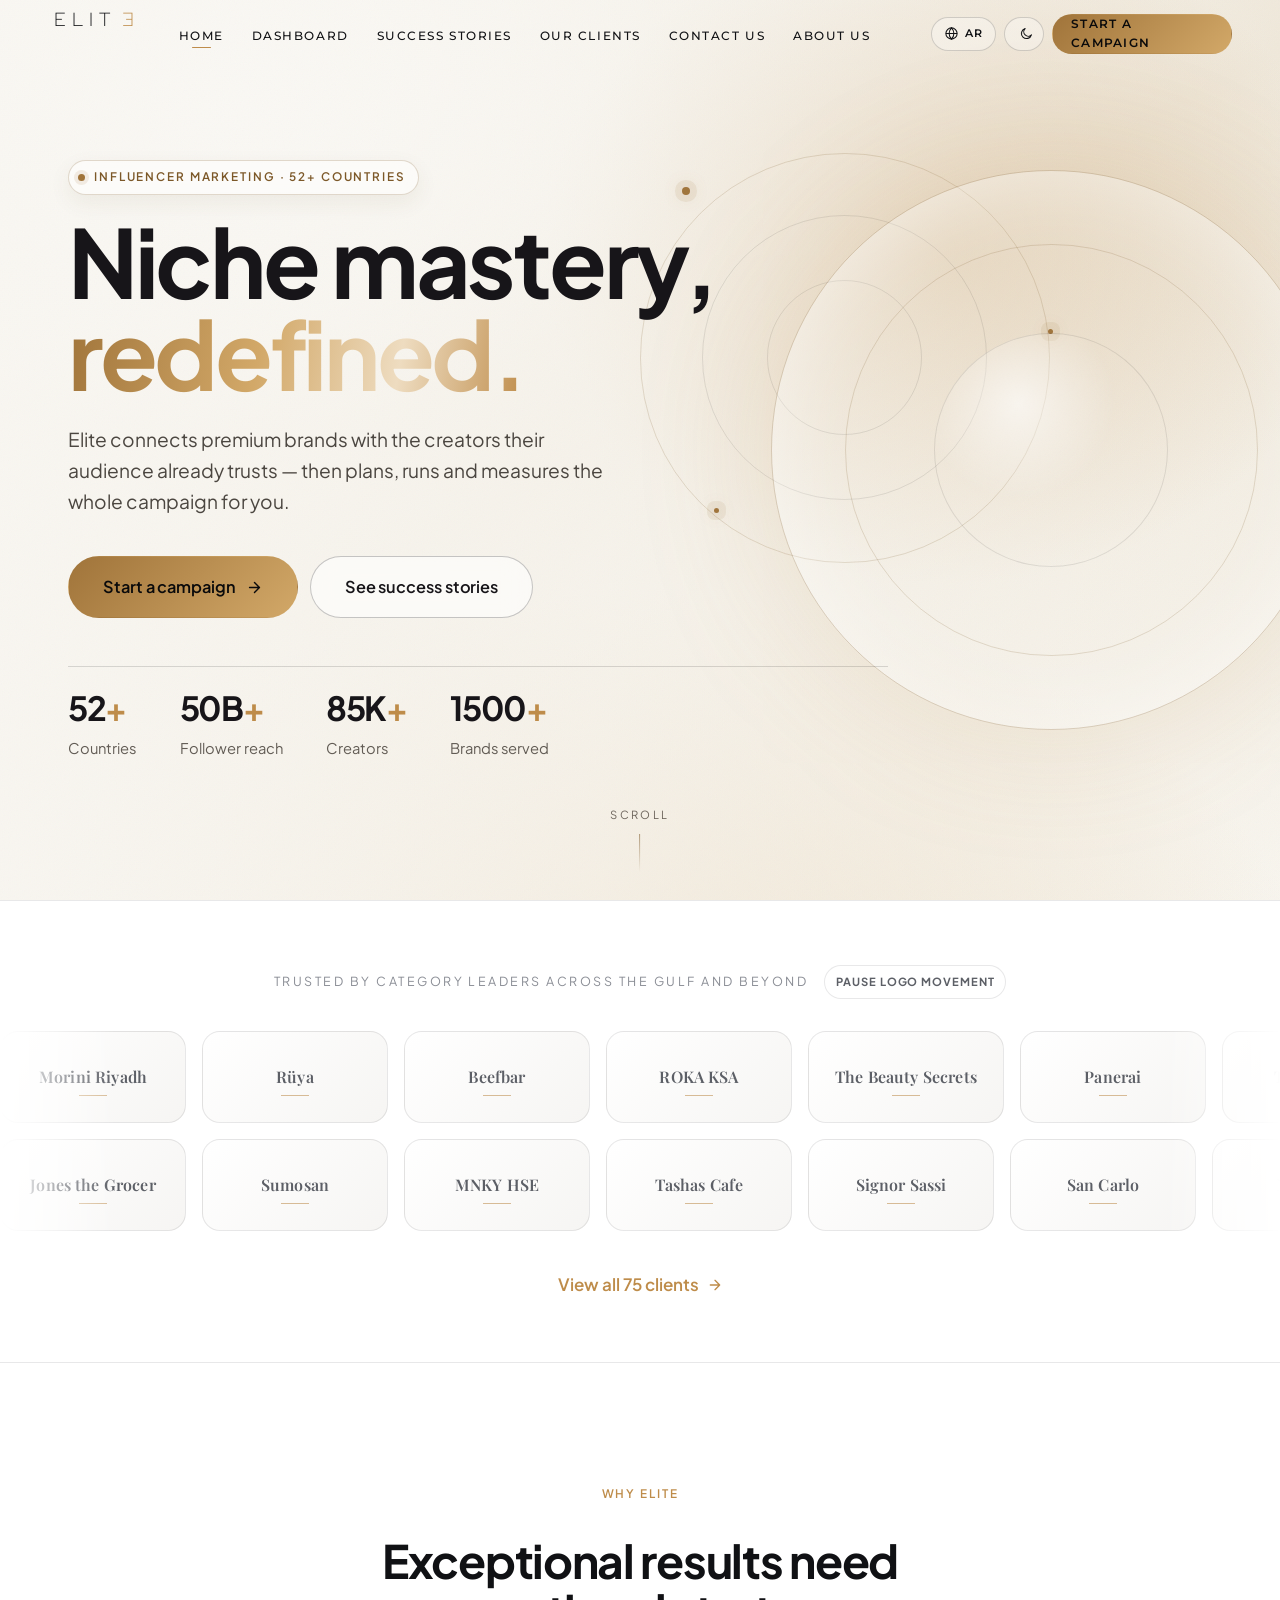
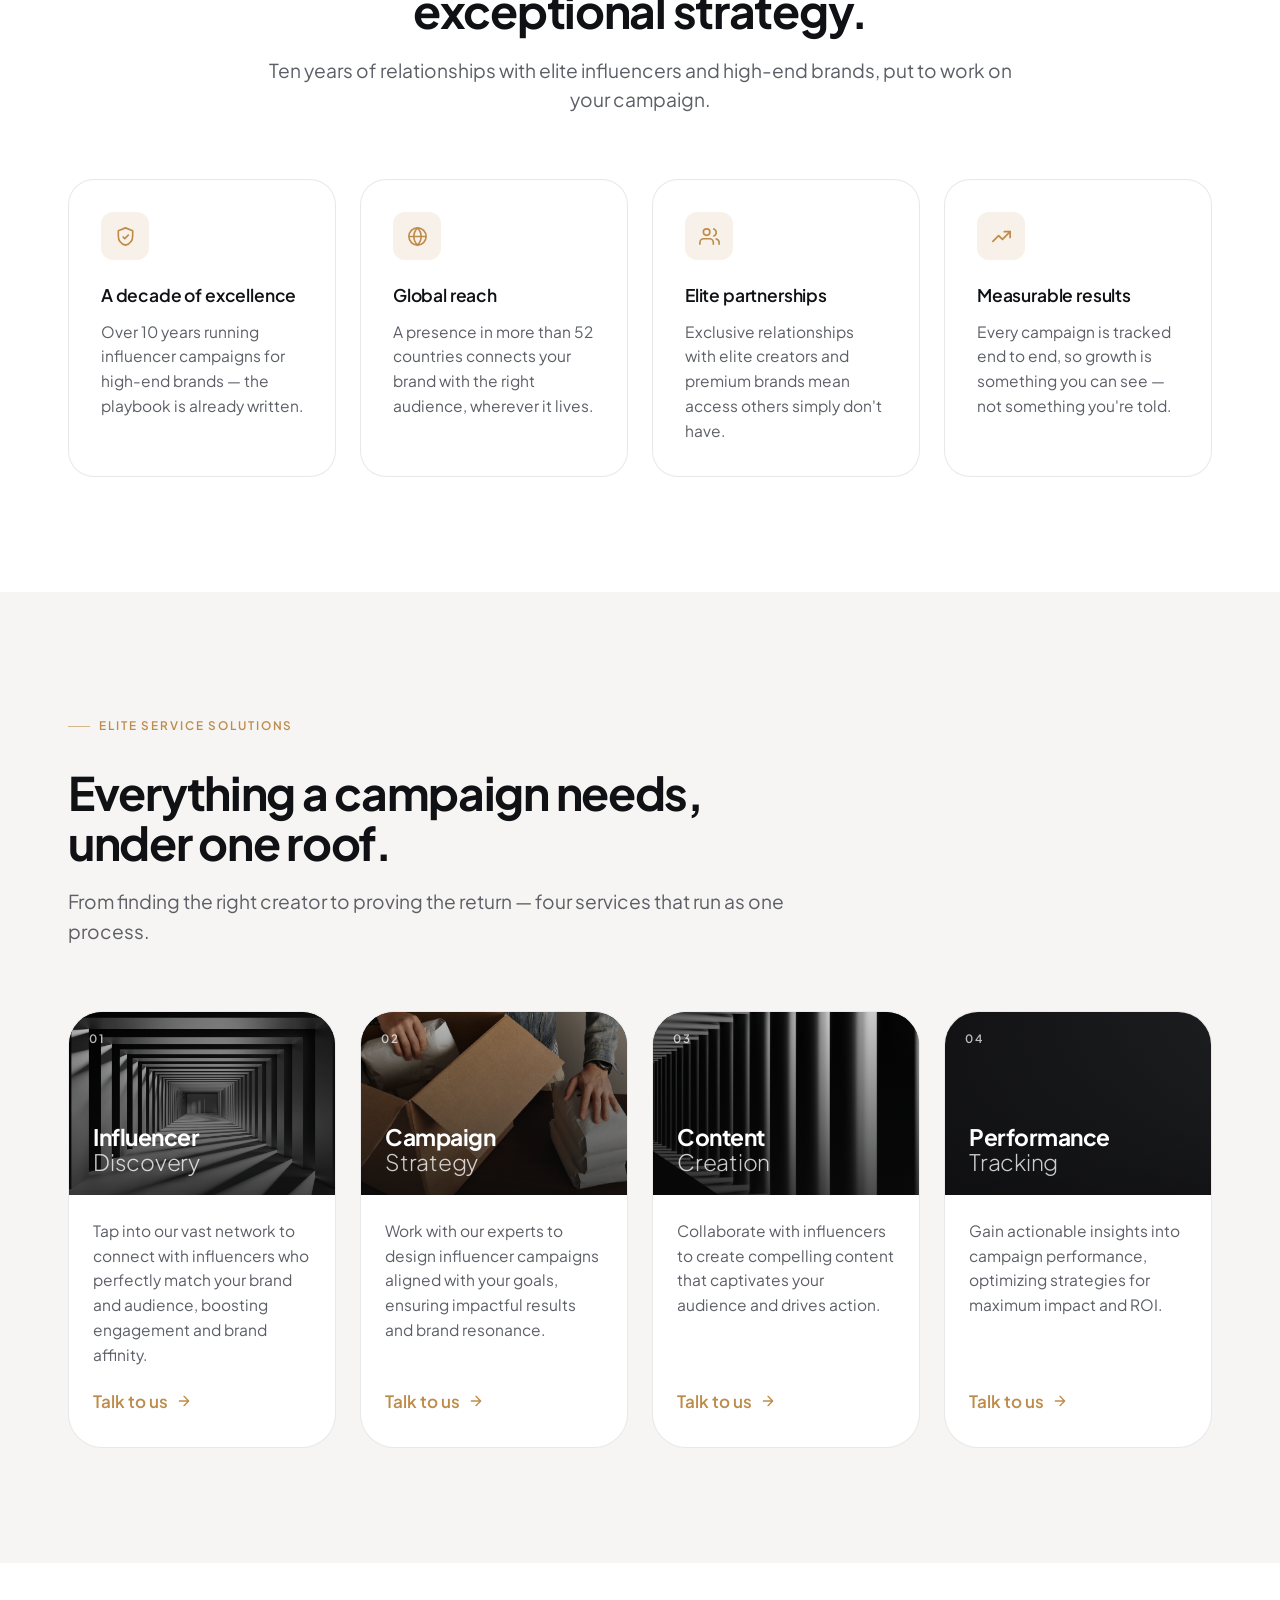
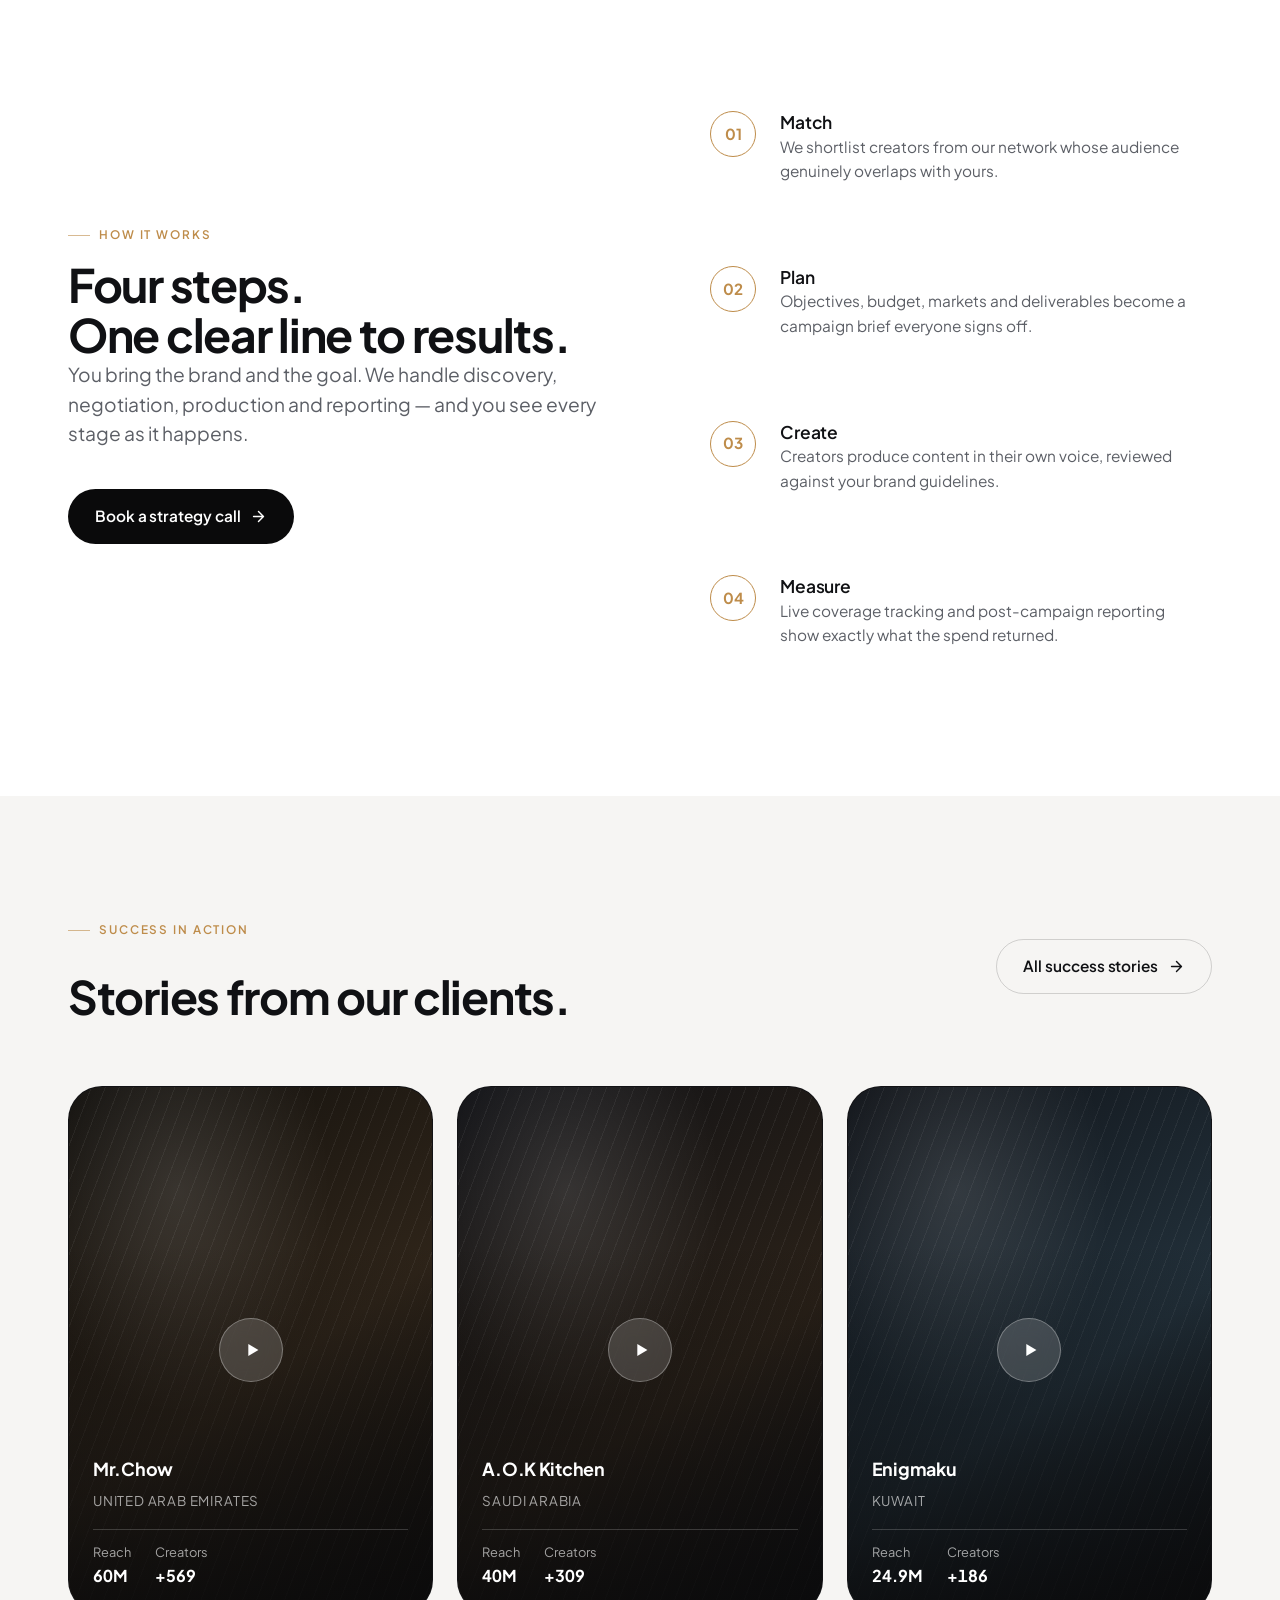
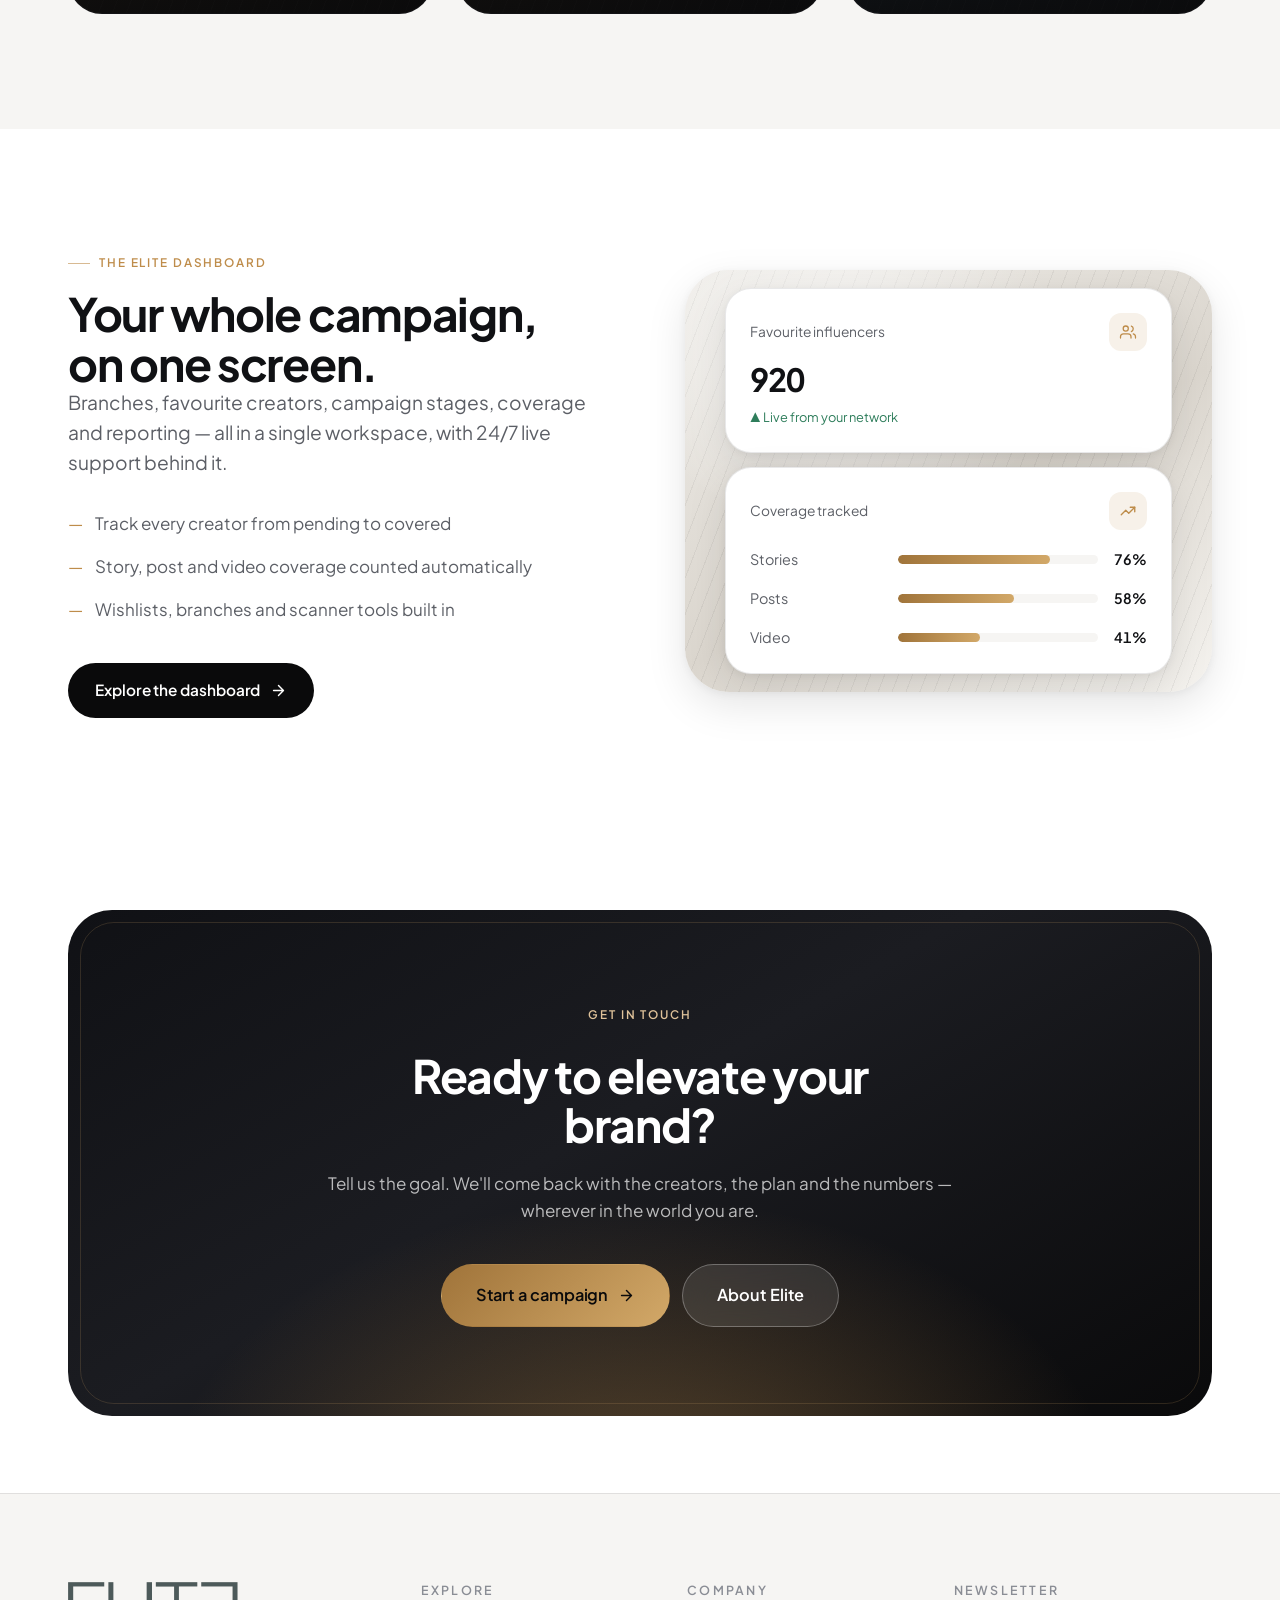
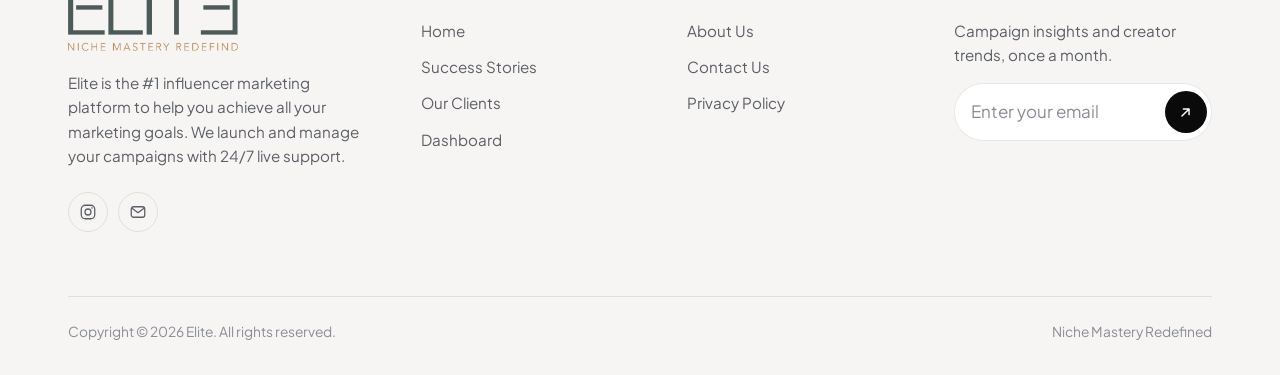
==== commit b7622408: "Film reel for the featured campaigns, and a header matched to the sister build Success stories: - Ne" ====
--- a/index.html
+++ b/index.html
@@ -8,7 +8,7 @@
 <meta name="theme-color" content="#0A0A0B">
 <link rel="preconnect" href="https://fonts.googleapis.com">
 <link rel="preconnect" href="https://fonts.gstatic.com" crossorigin>
-<link href="https://fonts.googleapis.com/css2?family=Plus+Jakarta+Sans:wght@300;400;500;600;700;800&family=Playfair+Display:wght@500;600&display=swap" rel="stylesheet">
+<link href="https://fonts.googleapis.com/css2?family=Plus+Jakarta+Sans:wght@300;400;500;600;700;800&family=Playfair+Display:wght@500;600&family=Red+Hat+Display:wght@300;400;500;700&family=Montserrat:wght@500;600&display=swap" rel="stylesheet">
 <link rel="stylesheet" href="assets/css/elite.css">
 <link rel="icon" href="assets/img/elite-logo.svg">
 <script>(function(){try{var t=localStorage.getItem('elite-theme')||(matchMedia('(prefers-color-scheme: dark)').matches?'dark':'light');document.documentElement.setAttribute('data-theme',t);}catch(e){}})();</script>
@@ -20,7 +20,7 @@
 
 <header class="nav" data-tone="light">
   <div class="nav__inner">
-    <a class="wordmark" href="index.html" aria-label="Elite — home"><span class="wordmark__asset"><img class="wordmark__image" src="assets/img/elite-logo.svg" alt="Elite"></span><span class="wordmark__monogram" aria-hidden="true">E</span></a>
+    <a class="wordmark mark" href="index.html" aria-label="Elite — home">ELIT<span class="flip">E</span></a>
     <nav aria-label="Primary">
       <ul class="nav__links"><li><a class="nav__link" href="index.html" aria-current="page">Home</a></li><li><a class="nav__link" href="dashboard.html">Dashboard</a></li><li><a class="nav__link" href="case-studies.html">Success Stories</a></li><li><a class="nav__link" href="sponsors.html">Our Clients</a></li><li><a class="nav__link" href="contacts.html">Contact Us</a></li><li><a class="nav__link" href="about.html">About Us</a></li></ul>
     </nav>
--- a/assets/css/elite.css
+++ b/assets/css/elite.css
@@ -1034,3 +1034,170 @@
 @media (prefers-reduced-transparency:reduce){
   :root[data-theme="light"] .hero__eyebrow,:root[data-theme="light"] .hero .btn--on-dark{background:#fff}
 }
+
+
+/* ═══════════════════════════════════════ CAMPAIGN MEDIA ═══════════════════
+   Real campaign films and stills on the success-story cards. Videos carry
+   preload="none", so a grid of 34 costs nothing until one is played. */
+.story__media video{width:100%;height:100%;object-fit:cover;object-position:top center;display:block;
+  transition:transform var(--dur-4) var(--ease-out)}
+.story:hover .story__media video{transform:scale(1.06)}
+.story__media img{object-position:top center}
+
+.story__logo{
+  position:absolute;z-index:3;top:16px;left:16px;
+  width:42px;height:42px;border-radius:11px;object-fit:contain;
+  background:rgba(255,255,255,.94);padding:6px;
+  box-shadow:0 3px 12px rgba(0,0,0,.3);
+}
+html[dir="rtl"] .story__logo{left:auto;right:16px}
+
+/* The play badge is a real control now, not a decorative span. */
+button.story__play{cursor:pointer;padding:0;font:inherit}
+.story__play .ico-pause{display:none}
+.story__play[aria-pressed="true"] .ico-play,
+.story__play[aria-pressed="true"]>svg:not(.ico-pause){display:none}
+.story__play[aria-pressed="true"] .ico-pause{display:block}
+.story__play svg{width:22px;height:22px}
+
+/* Creators who actually ran the campaign. */
+.crew{display:flex;align-items:center;margin-top:var(--s-3)}
+.crew__faces{display:flex;align-items:center}
+.crew__face{width:28px;height:28px;border-radius:50%;object-fit:cover;
+  border:2px solid rgba(10,10,11,.85);margin-left:-8px;background:#23252B}
+.crew__face:first-child{margin-left:0}
+html[dir="rtl"] .crew__face{margin-left:0;margin-right:-8px}
+html[dir="rtl"] .crew__face:first-child{margin-right:0}
+.crew__more{display:grid;place-items:center;min-width:28px;height:28px;padding:0 7px;
+  border-radius:99px;margin-left:-8px;border:2px solid rgba(10,10,11,.85);
+  background:#23252B;color:rgba(255,255,255,.72);font-size:.62rem;font-weight:600;
+  font-variant-numeric:tabular-nums}
+html[dir="rtl"] .crew__more{margin-left:0;margin-right:-8px}
+
+@media (prefers-reduced-motion:reduce){
+  .story:hover .story__media video{transform:none}
+}
+
+
+/* ═══════════════════════════════════════ FILM REEL ════════════════════════
+   Featured campaign films as full-width alternating rows. */
+.reel-head{text-align:center;margin-bottom:var(--s-16)}
+.reel-kicker{font-size:.8rem;font-weight:600;letter-spacing:.24em;text-transform:uppercase;
+  color:var(--text-muted);margin-bottom:var(--s-3)}
+.reel-title{font-size:clamp(2.6rem,1.6rem + 4.6vw,5.4rem);line-height:.95;font-weight:900;
+  letter-spacing:-.03em;text-transform:uppercase;color:var(--text)}
+
+.reel{border-left:1px solid var(--border);border-right:1px solid var(--border)}
+.reel__row{display:grid;grid-template-columns:1fr;border-top:1px solid var(--border);
+  border-bottom:1px solid var(--border);margin-top:-1px}
+@media (min-width:960px){
+  .reel__row{grid-template-columns:7fr 5fr}
+  .reel__side{border-left:1px solid var(--border)}
+  .reel__row[data-flip="true"] .reel__media{order:2;border-left:1px solid var(--border)}
+  .reel__row[data-flip="true"] .reel__side{order:1;border-left:0}
+}
+html[dir="rtl"] .reel__side{border-left:0;border-right:1px solid var(--border)}
+html[dir="rtl"] .reel__row[data-flip="true"] .reel__media{border-left:0;border-right:1px solid var(--border)}
+html[dir="rtl"] .reel__row[data-flip="true"] .reel__side{border-right:0}
+
+.reel__media{position:relative;aspect-ratio:16/9;overflow:hidden;background:var(--bg-sunken);
+  padding:clamp(14px,1.6vw,24px)}
+.reel__hatch{position:absolute;inset:0;pointer-events:none;z-index:0;
+  background:repeating-linear-gradient(45deg,var(--border) 0 1px,transparent 1px 8px)}
+.reel__media>video,.reel__media>img{position:relative;z-index:1;width:100%;height:100%;
+  object-fit:cover;object-position:top center;border-radius:18px;display:block}
+.reel__play{position:absolute;z-index:3;bottom:clamp(24px,3vw,40px);right:clamp(24px,3vw,40px);
+  width:64px;height:64px;border-radius:50%;cursor:pointer;display:grid;place-items:center;
+  background:rgba(10,10,11,.55);backdrop-filter:blur(10px);border:1px solid rgba(255,255,255,.28);
+  color:#fff;padding:0;transition:background var(--dur-2) var(--ease),transform var(--dur-2) var(--ease)}
+html[dir="rtl"] .reel__play{right:auto;left:clamp(24px,3vw,40px)}
+.reel__play:hover{background:var(--gold-500);border-color:var(--gold-500);color:#0A0A0B}
+.reel__play svg{width:26px;height:26px}
+.reel__play .ico-pause{display:none}
+.reel__play[aria-pressed="true"] .ico-play{display:none}
+.reel__play[aria-pressed="true"] .ico-pause{display:block}
+.reel__badge{position:absolute;z-index:3;bottom:clamp(24px,3vw,40px);left:clamp(24px,3vw,40px);
+  background:rgba(10,10,11,.55);backdrop-filter:blur(10px);border:1px solid rgba(255,255,255,.22);
+  border-radius:14px;padding:11px 18px;color:#fff;font-size:.72rem;font-weight:600;
+  letter-spacing:.04em;font-variant-numeric:tabular-nums;unicode-bidi:isolate}
+html[dir="rtl"] .reel__badge{left:auto;right:clamp(24px,3vw,40px)}
+
+.reel__side{display:flex;flex-direction:column}
+.reel__ident{position:relative;display:flex;align-items:center;gap:14px;padding:14px;
+  border-bottom:1px solid var(--border);background:var(--bg-sunken)}
+.reel__logo{position:relative;z-index:1;width:64px;height:64px;flex:none;border-radius:20px;
+  overflow:hidden;display:grid;place-items:center;background:#fff;border:4px solid var(--bg)}
+.reel__logo img{width:100%;height:100%;object-fit:contain;padding:6px}
+.reel__who{position:relative;z-index:1;min-width:0}
+.reel__name{font-size:clamp(1.3rem,1.1rem + .7vw,1.7rem);line-height:1.05;font-weight:900;
+  letter-spacing:-.02em;text-transform:uppercase;color:var(--text);unicode-bidi:isolate}
+.reel__role{margin-top:4px;font-size:.68rem;letter-spacing:.18em;text-transform:uppercase;
+  color:var(--text-muted)}
+.reel__body{padding:clamp(18px,2.2vw,28px);display:grid;gap:18px;align-content:start}
+.reel__quote{font-size:clamp(1.15rem,.95rem + .9vw,1.7rem);line-height:1.35;font-weight:500;
+  letter-spacing:-.01em;color:var(--text)}
+.reel__figs{display:flex;flex-wrap:wrap;gap:28px}
+html[dir="rtl"] .reel__figs{flex-direction:row-reverse;justify-content:flex-end}
+.reel__figs div{display:grid;gap:2px}
+.reel__figs b{font-size:1.6rem;font-weight:700;color:var(--gold-600);line-height:1;
+  font-variant-numeric:tabular-nums;direction:ltr;unicode-bidi:isolate}
+.reel__figs span{font-size:.64rem;letter-spacing:.14em;text-transform:uppercase;color:var(--text-muted)}
+.reel__body .crew{margin-top:0}
+.reel__body .crew__face,.reel__body .crew__more{border-color:var(--bg-sunken);background:var(--ink-100)}
+.reel__body .crew__more{color:var(--text-muted)}
+
+@media (prefers-reduced-motion:reduce){.reel__play{transition:none}}
+
+
+/* ═══════════════════════════════════ HEADER — matched to the sister build ══
+   Same typography and layout language as elite-redesign-full: a text lockup,
+   Montserrat nav labels with a gold underline, and outlined chip actions. */
+.nav__inner{height:66px;gap:clamp(12px,3vw,40px)}
+
+/* Wordmark: ELITƎ set in Red Hat Display, mirrored final E. */
+.wordmark.mark{
+  font-family:"Red Hat Display",system-ui,sans-serif;font-weight:300;
+  font-size:1.16rem;letter-spacing:.34em;text-indent:.34em;white-space:nowrap;
+  display:inline-block;color:var(--text);text-decoration:none;
+}
+.wordmark.mark .flip{display:inline-block;transform:scaleX(-1);color:var(--gold-500)}
+html[dir="rtl"] .wordmark.mark{text-indent:0;letter-spacing:.2em}
+
+/* Nav labels: uppercase Montserrat with a gold underline that draws in. */
+.nav__links{gap:clamp(14px,2.2vw,30px)}
+.nav__link{
+  font-family:Montserrat,system-ui,sans-serif;font-weight:500;font-size:.735rem;
+  letter-spacing:.13em;text-transform:uppercase;color:var(--text-muted);
+  padding:8px 0;background:none;border-radius:0;position:relative;
+}
+.nav__link:hover{color:var(--text);background:none}
+.nav__link[aria-current="page"]{color:var(--text);font-weight:500}
+.nav__link::after{
+  content:"";position:absolute;left:0;right:0;bottom:2px;top:auto;height:1px;width:auto;
+  background:var(--gold-500);transform:scaleX(0);transform-origin:left;
+  transition:transform var(--dur-3,.3s) var(--ease-out,cubic-bezier(.4,0,.2,1));
+}
+html[dir="rtl"] .nav__link::after{transform-origin:right}
+.nav__link:hover::after,.nav__link[aria-current="page"]::after{transform:scaleX(1)}
+
+/* Actions: outlined pills rather than filled icon buttons. */
+.nav__actions{gap:8px;margin-left:clamp(8px,2vw,22px)}
+html[dir="rtl"] .nav__actions{margin-left:0;margin-right:clamp(8px,2vw,22px)}
+.nav .icon-btn{
+  height:34px;min-width:34px;padding:0 12px;border-radius:99px;
+  border:1px solid var(--border);background:transparent;color:var(--text-muted);
+  font-family:Montserrat,system-ui,sans-serif;font-weight:600;font-size:.7rem;letter-spacing:.1em;
+  gap:6px;
+}
+.nav .icon-btn:hover{border-color:var(--border-strong);color:var(--text);background:transparent}
+.nav .icon-btn svg{width:15px;height:15px}
+.nav__cta{
+  font-family:Montserrat,system-ui,sans-serif;font-weight:600;font-size:.72rem;
+  letter-spacing:.11em;text-transform:uppercase;border-radius:99px;height:34px;padding:0 18px;
+}
+/* Touch input needs a bigger target than the 34px desktop chip. */
+@media (pointer:coarse){
+  .nav .icon-btn{height:44px;min-width:44px;padding:0 16px}
+  .nav__cta{height:44px}
+  .nav__link{padding:12px 0}
+}
